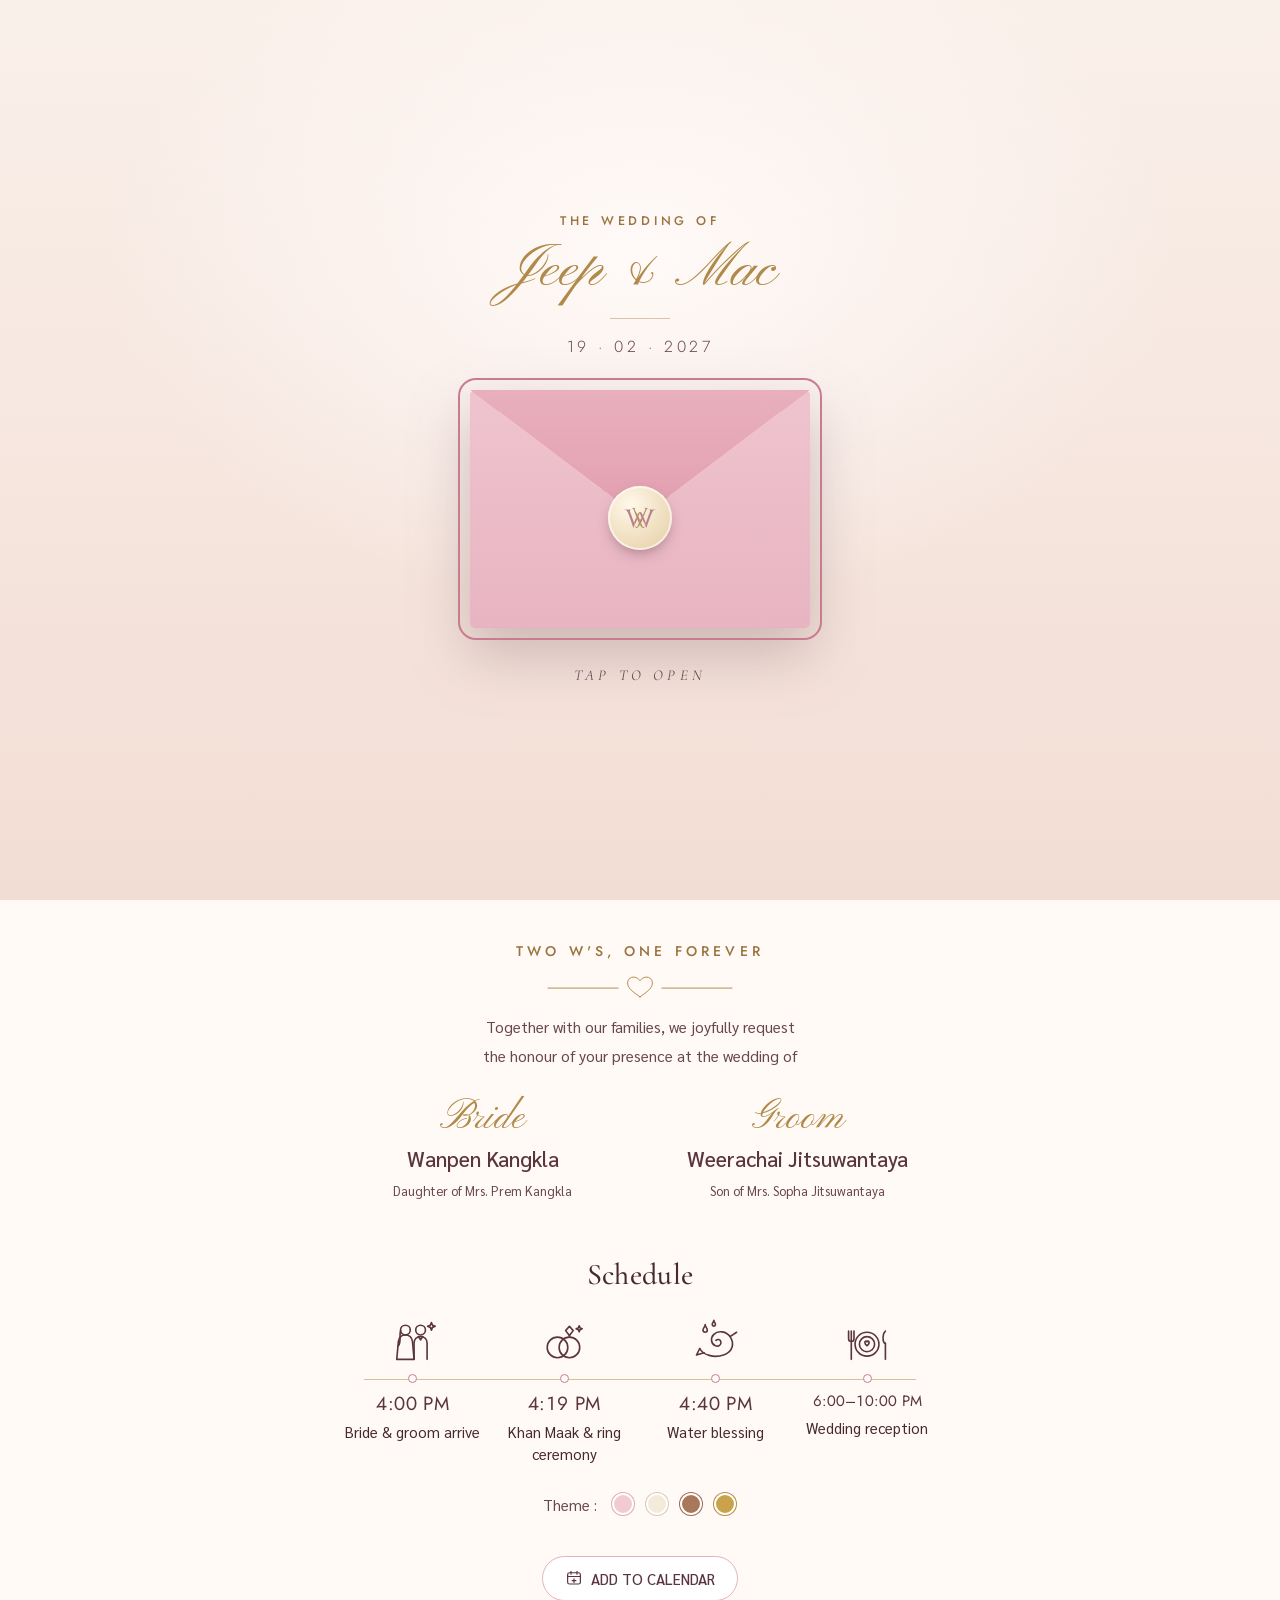
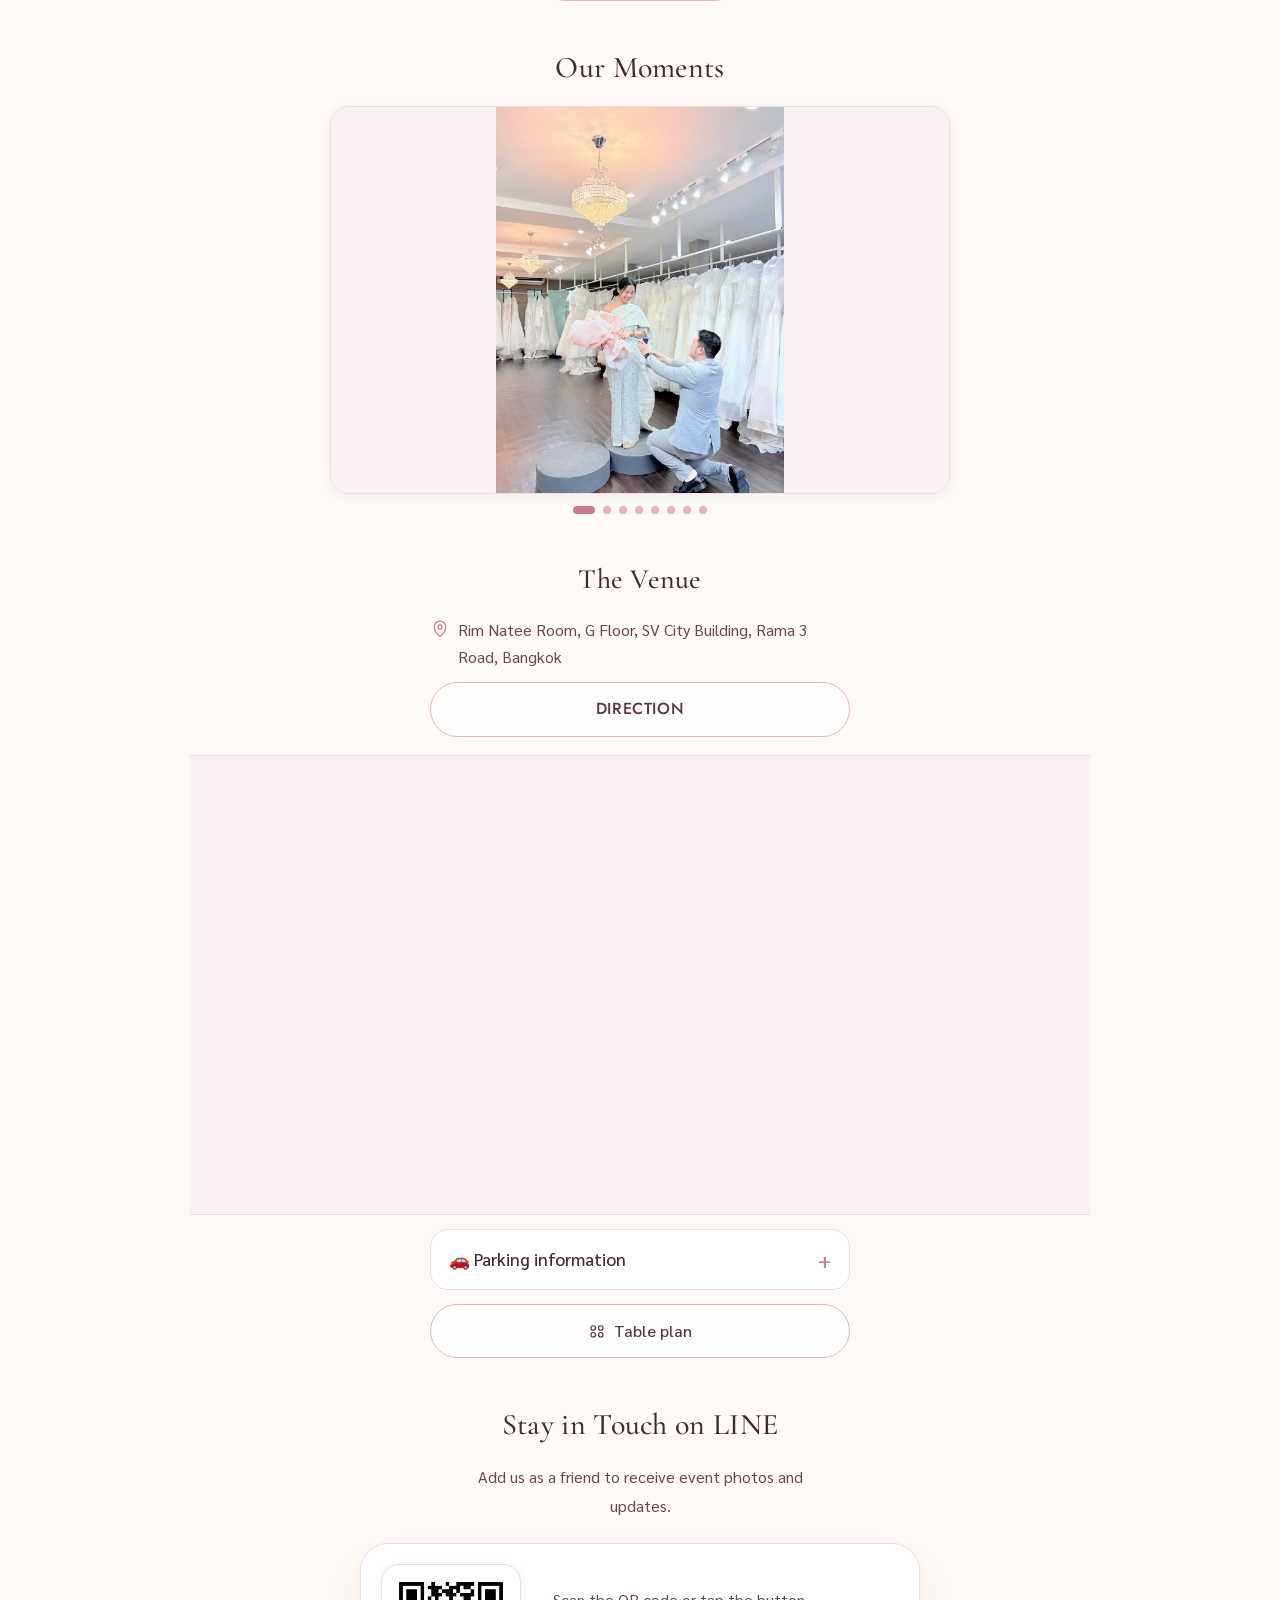
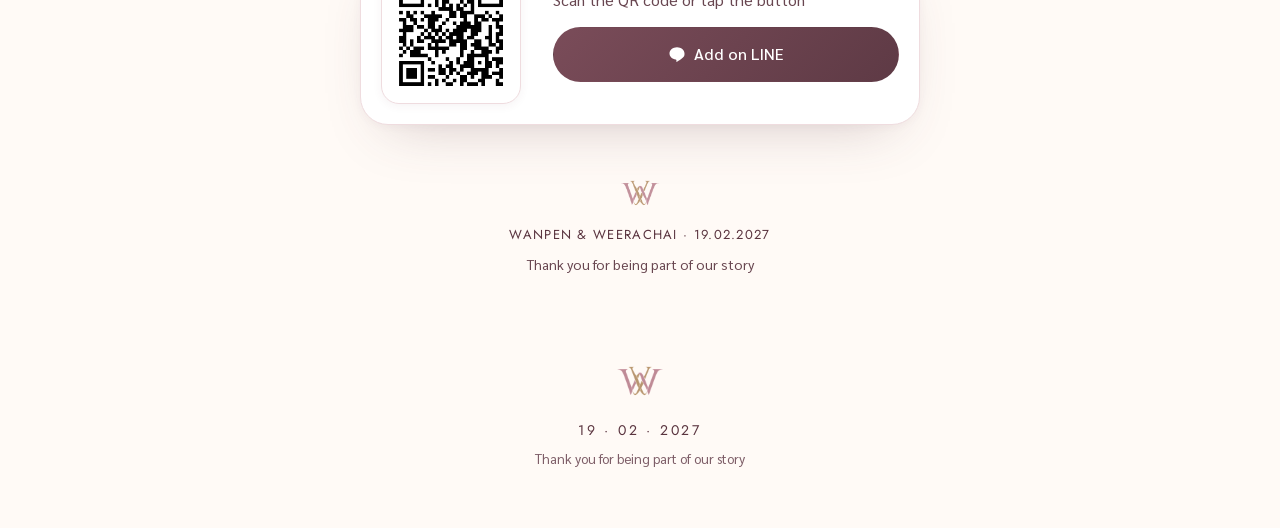
==== index.html @ cad02eac "add thank you block below LINE + fix spacing/overlap with RSVP" ====
<!doctype html>
<html lang="th">
<head>
<meta charset="utf-8">
<meta name="viewport" content="width=device-width, initial-scale=1, viewport-fit=cover">
<meta name="theme-color" content="#fbf3f1">
<title data-i18n="t_home">Jeep & Mac · งานแต่งงาน 19.02.2027</title>
<meta name="description" content="ขอเชิญร่วมเป็นเกียรติในพิธีมงคลสมรส วันเพ็ญ & วีระชัย วันศุกร์ที่ 19 กุมภาพันธ์ 2570 ณ ริมธารา พระราม 3">
<link rel="stylesheet" href="style.css">
<link rel="stylesheet" href="extras.css?v=20261007n">
</head>
<body class="home">

<!-- ===== HERO ===== -->
<header class="hero">
<div class="hero-frame" aria-hidden="true"></div>
<div class="hero-inner">
<img class="hero-mono" src="ww-monogram.png" alt="WW monogram" width="96" height="96">
<p class="kicker-en">The Wedding of</p>
<h1 class="hero-names">
<span>Wanpen</span>
<span class="amp">&amp;</span>
<span>Weerachai</span>
</h1>
<p class="hero-th" data-i18n="hero_nick">จิ๊บ &amp; แม็ค</p>
<div class="hero-date">
<span data-i18n="hero_day">ศุกร์</span>
<b>19 · 02 · 2027</b>
<span data-i18n="hero_time">16:00 น.</span>
</div>
<p class="hero-venue" data-i18n="hero_venue">ริมธารา Rimtara พระราม 3</p>

<div class="countdown" id="countdown" aria-label="นับถอยหลังสู่วันงาน">
<div><b id="cdD">--</b><span data-i18n="cd_d">วัน</span></div>
<div><b id="cdH">--</b><span data-i18n="cd_h">ชั่วโมง</span></div>
<div><b id="cdM">--</b><span data-i18n="cd_m">นาที</span></div>
<div><b id="cdS">--</b><span data-i18n="cd_s">วินาที</span></div>
</div>

<a class="btn btn-primary hero-cta" href="rsvp.html" data-i18n="nav_rsvp">ตอบรับคำเชิญ</a>
</div>
<a class="scroll-cue" href="#invite" aria-label="เลื่อนลงดูรายละเอียด">
<svg viewBox="0 0 24 24" width="22" height="22" aria-hidden="true"><path d="M6 9l6 6 6-6" fill="none" stroke="currentColor" stroke-width="1.6" stroke-linecap="round" stroke-linejoin="round"/></svg>
</a>
</header>

<main class="page">

<!-- ===== INVITATION ===== -->
<section class="section invite reveal" id="invite">
<p class="kicker-en">Two W's, One Forever</p>
<p class="invite-lead" data-i18n="invite_lead">สอง W หนึ่งรักตลอดไป</p>
<div class="ornament" aria-hidden="true"><span></span></div>
<p class="invite-text" data-i18n-html="invite_text">มีความยินดีเรียนเชิญท่านร่วมเป็นเกียรติ<br>ในพิธีมงคลสมรสและงานเลี้ยงฉลอง ระหว่าง</p>

<div class="couple">
<div class="person">
<p class="person-role" data-i18n="bride_role">เจ้าสาว</p>
<p class="person-name" data-i18n="bride_name">วันเพ็ญ เก่งกล้า</p>
<p class="person-nick" data-i18n="bride_nick">(จิ๊บ)</p>
<p class="person-parent" data-i18n="bride_parent">บุตรีของ คุณเปรม เก่งกล้า</p>
</div>
<div class="couple-amp" aria-hidden="true">&amp;</div>
<div class="person">
<p class="person-role" data-i18n="groom_role">เจ้าบ่าว</p>
<p class="person-name" data-i18n="groom_name">วีระชัย จิตสุวรรณทยา</p>
<p class="person-nick" data-i18n="groom_nick">(แม็ค)</p>
<p class="person-parent" data-i18n="groom_parent">บุตรของ คุณโสภา จิตสุวรรณทยา</p>
</div>
</div>
<h1 id="coupleTitle" class="visually-hidden">Jeep &amp; Mac</h1>
</section>

<!-- ===== TIMELINE ===== -->
<section class="section reveal">
<div class="section-head">
<p class="kicker-en">Schedule</p>
<h2 data-i18n="sched_h">กำหนดการ</h2>
</div>
<div class="timeline" id="schedule"></div>
</section>

<!-- ===== DRESS CODE ===== -->
<section class="section reveal">
<div class="section-head">
<p class="kicker-en">Dress Code</p>
<h2 data-i18n="dress_h">โทนสีการแต่งกาย</h2>
</div>
<div class="swatches">
<figure><span style="--sw:#f3c9d3"></span><figcaption data-i18n="c_pink">ชมพูอ่อน</figcaption></figure>
<figure><span style="--sw:#f3ead9"></span><figcaption data-i18n="c_cream">ครีม</figcaption></figure>
<figure><span style="--sw:#a9785a"></span><figcaption data-i18n="c_brown">น้ำตาล</figcaption></figure>
<figure><span style="--sw:#c9a24a"></span><figcaption data-i18n="c_gold">ทอง</figcaption></figure>
</div>
<p class="note" data-i18n="dress_note">ขอความกรุณาร่วมแต่งกายในโทนสีข้างต้น เพื่อให้ภาพความทรงจำของวันนี้งดงามไปด้วยกัน</p>
</section>

<!-- ===== GALLERY ===== -->
<section class="section gallery-block reveal" id="gallery">
<div class="section-head">
<p class="kicker-en">Shared Memories</p>
<h2 data-i18n="gallery_h">แบ่งปันความทรงจำ</h2>
</div>
<p class="muted gallery-desc" data-i18n="gallery_desc">ร่วมเก็บภาพความประทับใจในวันของเราไว้ด้วยกัน</p>
<div class="cta-row">
<a class="btn btn-primary" id="galleryUploadBtn" href="#" target="_blank" rel="noopener noreferrer">
<svg viewBox="0 0 24 24" width="18" height="18" aria-hidden="true"><path d="M12 5v14M5 12h14" fill="none" stroke="currentColor" stroke-width="1.8" stroke-linecap="round"/></svg>
<span data-i18n="gallery_upload_btn">เพิ่มรูปของคุณ</span>
</a>
<a class="btn btn-ghost" id="galleryViewBtn" href="#" target="_blank" rel="noopener noreferrer">
<svg viewBox="0 0 24 24" width="18" height="18" aria-hidden="true"><rect x="3.5" y="4.5" width="17" height="15" rx="2" fill="none" stroke="currentColor" stroke-width="1.6"/><circle cx="9" cy="10" r="1.6" fill="currentColor" stroke="none"/><path d="m5.5 17 4.5-5 3.5 3.5 2-2 3 3.5" fill="none" stroke="currentColor" stroke-width="1.6" stroke-linejoin="round"/></svg>
<span data-i18n="gallery_view_btn">ชมภาพจากทุกคน</span>
</a>
</div>
<p class="note gallery-note" data-i18n="gallery_note">การเพิ่มรูปต้องลงชื่อเข้าใช้บัญชี Google แต่ผู้ที่มีลิงก์สามารถเปิดชมอัลบั้มได้</p>
</section>

<!-- ===== LINE ===== -->
<section class="section line-block reveal" id="lineAdd">
<div class="section-head">
<p class="kicker-en">Stay in Touch</p>
<h2 data-i18n="line_h">ติดตามข่าวสารทาง LINE</h2>
</div>
<p class="muted line-desc" data-i18n="line_desc">แอดเป็นเพื่อนไว้ เพื่อรับรูปภาพและข่าวสารจากงานของเรา</p>
<div class="line-card">
<img class="line-qr" src="line-qr.png" alt="LINE QR code" width="180" height="180" loading="lazy">
<div class="line-side">
<p class="line-or" id="lineScanText">สแกน QR code หรือกดปุ่ม</p>
<a class="btn btn-primary" id="lineAddBtn" href="https://line.me/R/ti/p/@162ikqzs" target="_blank" rel="noopener noreferrer">
<svg viewBox="0 0 24 24" width="18" height="18" aria-hidden="true"><path d="M12 3C6.5 3 2 6.7 2 11.2c0 4 3.5 7.4 8.3 8.1.3.1.8.3.9.6.1.3.1.7 0 1l-.1.9c-.1.3-.2 1.1.9.6 1.2-.5 6.3-3.7 8.6-6.3C22.1 14.3 22 12.8 22 11.2 22 6.7 17.5 3 12 3z" fill="currentColor"/></svg>
<span data-i18n="line_add_btn">เพิ่มเพื่อน LINE</span>
</a>
</div>
</div>
</section>

<!-- ===== THANK YOU (below LINE) ===== -->
<section class="section thanks-block reveal">
<img class="thanks-logo" src="ww-monogram.png" alt="" width="56" height="56">
<p class="kicker-en">Wanpen &amp; Weerachai · 19.02.2027</p>
<p class="footer-th" data-i18n="footer">ขอบคุณที่มาร่วมเป็นส่วนหนึ่งของความทรงจำ</p>
</section>

<!-- ===== RSVP ===== -->
<section class="section rsvp-block reveal">
<div class="section-head">
<p class="kicker-en">RSVP</p>
<h2 data-i18n="rsvp_h">ตอบรับคำเชิญ</h2>
</div>
<div class="status">
<span class="pill" id="rsvpPill" data-i18n="checking">กำลังตรวจสอบ…</span>
<p class="status-msg" id="rsvpMsg"></p>
</div>
<div class="cta-row">
<a class="btn btn-primary" href="rsvp.html">
<svg viewBox="0 0 24 24" width="18" height="18" aria-hidden="true"><rect x="3" y="5.5" width="18" height="13" rx="2" fill="none" stroke="currentColor" stroke-width="1.6"/><path d="m3.5 7 8.5 6 8.5-6" fill="none" stroke="currentColor" stroke-width="1.6" stroke-linejoin="round"/></svg>
<span data-i18n="nav_rsvp">ตอบรับคำเชิญ</span>
</a>
<a class="btn btn-ghost" href="tables.html">
<svg viewBox="0 0 24 24" width="18" height="18" aria-hidden="true"><circle cx="7" cy="8" r="3" fill="none" stroke="currentColor" stroke-width="1.6"/><circle cx="17" cy="8" r="3" fill="none" stroke="currentColor" stroke-width="1.6"/><circle cx="7" cy="17" r="3" fill="none" stroke="currentColor" stroke-width="1.6"/><circle cx="17" cy="17" r="3" fill="none" stroke="currentColor" stroke-width="1.6"/></svg>
<span id="tablesBtnText">ดูผังโต๊ะ</span>
</a>
</div>
</section>

</main>

<footer class="site-footer">
<img src="ww-monogram.png" alt="" width="56" height="56">
<p class="kicker-en">Wanpen &amp; Weerachai · 19.02.2027</p>
<p class="footer-th" data-i18n="footer">ขอบคุณที่มาร่วมเป็นส่วนหนึ่งของความทรงจำ</p>
</footer>

<script src="config.js"></script>
<script src="i18n.js"></script>
<script src="shared.js"></script>
<script>
(function () {
var E = window.WED_CONFIG.EVENT;
document.getElementById('coupleTitle').textContent = E.coupleTitle;
var sch = document.getElementById('schedule');
E.schedule.forEach(function (s) {
var d = document.createElement('div');
d.className = 'row';
d.innerHTML = '<span class="muted">' + s.time + '</span><span>' + s.label + '</span>';
sch.appendChild(d);
});

WED.call('GET', 'config').then(function (r) {
var pill = document.getElementById('rsvpPill');
var msg = document.getElementById('rsvpMsg');
if (!r.ok) {
pill.textContent = t('st_err');
pill.classList.add('closed');
msg.textContent = t('st_err_msg');
} else if (r.data.rsvp_open) {
pill.textContent = t('st_open');
msg.textContent = t('st_open_msg');
} else {
pill.textContent = t('st_closed');
pill.classList.add('closed');
msg.textContent = t('st_closed_msg');
}

/* Gallery — same Google Photos album for viewing and adding photos;
hide the section entirely if no URL has been set in the Config sheet yet */
var gallerySection = document.getElementById('gallery');
var uploadUrl = r.ok && (r.data.gallery_upload_url || r.data.gallery_view_url);
var viewUrl = r.ok && (r.data.gallery_view_url || r.data.gallery_upload_url);
if (uploadUrl && viewUrl) {
document.getElementById('galleryUploadBtn').href = uploadUrl;
document.getElementById('galleryViewBtn').href = viewUrl;
} else {
gallerySection.style.display = 'none';
}
});
})();

/* Countdown to 19 Feb 2027 16:00 (Bangkok) */
(function () {
var target = new Date('2027-02-19T16:00:00+07:00').getTime();
var el = { d: document.getElementById('cdD'), h: document.getElementById('cdH'), m: document.getElementById('cdM'), s: document.getElementById('cdS') };
function pad(n) { return n < 10 ? '0' + n : '' + n; }
function tick() {
var diff = Math.max(0, target - Date.now());
var s = Math.floor(diff / 1000);
el.d.textContent = Math.floor(s / 86400);
el.h.textContent = pad(Math.floor(s % 86400 / 3600));
el.m.textContent = pad(Math.floor(s % 3600 / 60));
el.s.textContent = pad(s % 60);
if (diff === 0) { document.getElementById('countdown').classList.add('done'); return; }
setTimeout(tick, 1000);
}
tick();
})();

/* Reveal on scroll */
(function () {
var items = document.querySelectorAll('.reveal');
if (!('IntersectionObserver' in window)) { items.forEach(function (i) { i.classList.add('in'); }); return; }
var io = new IntersectionObserver(function (entries) {
entries.forEach(function (e) { if (e.isIntersecting) { e.target.classList.add('in'); io.unobserve(e.target); } });
}, { threshold: 0.12 });
items.forEach(function (i) { io.observe(i); });
})();
</script>
<script src="extras.js?v=20261007n"></script>
</body>
</html>
---- style.css ----
@import url('https://fonts.googleapis.com/css2?family=Cormorant+Garamond:ital,wght@0,400;0,500;0,600;1,400;1,500&family=Instrument+Serif:ital@0;1&family=Noto+Serif+Thai:wght@400;500;600&family=Sarabun:wght@300;400;500;600&family=Noto+Sans+JP:wght@400;500&family=Noto+Serif+JP:wght@400;500;600&display=swap');

/* =========================================================
   Jeep & Mac · Romantic Botanical — Editorial
   ========================================================= */
:root {
  color-scheme: light;
  /* palette (from invitation card) */
  --ink: #5e3a45;
  --ink-2: #704652;
  --soft: #8e6873;
  --mute: #a88c94;
  --rose: #c77d8f;
  --rose-2: #e5b3bf;
  --blush: #f7e4e8;
  --blush-2: #fbf1f2;
  --cream: #fffaf6;
  --paper: #ffffff;
  --gold: #b8915e;
  --gold-2: #d9bf98;
  --line: #efdcdf;
  --ok: #2e704f;
  --ok-bg: #eef6f0;
  --bad: #a33c3a;
  --bad-bg: #fbeeed;

  --serif-en: 'Cormorant Garamond', 'Instrument Serif', Georgia, serif;
  --serif-th: 'Noto Serif Thai', 'Sarabun', serif;
  --sans: 'Sarabun', 'Noto Sans Thai', Tahoma, sans-serif;

  --r-sm: 12px;
  --r-md: 18px;
  --r-lg: 28px;
  --shadow-sm: 0 2px 10px rgba(94, 58, 69, .06);
  --shadow: 0 24px 60px -28px rgba(94, 58, 69, .28), 0 2px 8px rgba(94, 58, 69, .04);
  --ease: cubic-bezier(.2, .7, .2, 1);
}

*, *::before, *::after { box-sizing: border-box; }
html { min-width: 320px; overflow-x: hidden; background: var(--cream); scroll-behavior: smooth; }
body {
  margin: 0;
  min-height: 100vh;
  color: var(--ink);
  background:
    radial-gradient(60rem 40rem at 110% -10%, rgba(229, 179, 191, .28), transparent 60%),
    radial-gradient(50rem 40rem at -20% 110%, rgba(217, 191, 152, .18), transparent 60%),
    var(--cream);
  font: 400 16px/1.75 var(--sans);
  -webkit-font-smoothing: antialiased;
  text-rendering: optimizeLegibility;
}
img { max-width: 100%; display: block; }
a { color: inherit; }
button, input, select { font: inherit; color: inherit; }
:focus-visible { outline: 2px solid var(--rose); outline-offset: 3px; border-radius: 6px; }
p, h1, h2, h3 { margin: 0; overflow-wrap: anywhere; }
.visually-hidden { position: absolute !important; width: 1px; height: 1px; overflow: hidden; clip: rect(0 0 0 0); white-space: nowrap; }

/* ---------- type helpers ---------- */
.kicker-en {
  font-family: var(--serif-en);
  font-style: italic;
  font-size: 17px;
  letter-spacing: .06em;
  color: var(--gold);
}
h2 {
  font-family: var(--serif-th);
  font-weight: 500;
  font-size: clamp(24px, 6vw, 30px);
  line-height: 1.5;
  color: var(--ink);
}
.muted { color: var(--soft); font-size: 14.5px; }

/* ---------- buttons ---------- */
.btn, button {
  display: inline-flex; align-items: center; justify-content: center; gap: 8px;
  min-height: 52px; padding: 12px 26px;
  border: 1px solid var(--ink-2); border-radius: 999px;
  background: var(--ink-2); color: #fff;
  font-size: 16px; font-weight: 500; text-decoration: none;
  cursor: pointer;
  transition: transform .25s var(--ease), box-shadow .25s var(--ease), background .25s, color .25s, border-color .25s;
}
.btn:hover, button:hover:not(:disabled) { transform: translateY(-2px); box-shadow: 0 12px 26px -12px rgba(94, 58, 69, .55); }
.btn-primary { background: linear-gradient(135deg, #7a4c59, #5e3a45); border-color: transparent; }
.btn-ghost { background: rgba(255, 255, 255, .7); color: var(--ink-2); border-color: var(--rose-2); backdrop-filter: blur(6px); }
.btn-ghost:hover { background: #fff; border-color: var(--rose); }
.btn-sm { min-height: 42px; padding: 8px 18px; font-size: 14.5px; }
button { width: 100%; margin-top: 18px; border-radius: var(--r-sm); }
button:disabled { opacity: .55; cursor: wait; }
button.secondary { background: #fff; color: var(--ink-2); border-color: var(--line); }
button.secondary:hover:not(:disabled) { border-color: var(--rose-2); background: var(--blush-2); }
button.small { width: auto; min-height: 44px; margin-top: 0; padding: 8px 16px; font-size: 14.5px; border-radius: 999px; }

/* =========================================================
   HERO
   ========================================================= */
.hero {
  position: relative;
  display: grid; place-items: center;
  min-height: 100svh;
  padding: 72px 20px 88px;
  text-align: center;
  overflow: hidden;
  isolation: isolate;
}
.hero::before {           /* soft blush wash */
  content: ""; position: absolute; inset: 0; z-index: -2;
  background:
    radial-gradient(closest-side at 50% 45%, rgba(255, 255, 255, .95), rgba(255, 250, 246, 0)),
    linear-gradient(180deg, #fbeef0 0%, var(--cream) 70%);
}
.hero-frame {
  position: absolute; z-index: -1;
  inset: 0; margin: 0 auto;
  width: min(100%, 640px);
  background:
    url('frame-top.png') top center / 100% auto no-repeat,
    url('frame-bottom.png') bottom center / 100% auto no-repeat;
  opacity: 0;
  animation: fade 1.6s .1s var(--ease) forwards;
}
.hero-inner { max-width: 460px; opacity: 0; animation: rise 1.2s .35s var(--ease) forwards; }
.hero-mono { width: 96px; height: 96px; margin: 0 auto 14px; }
.hero-names {
  margin: 6px 0 4px;
  font-family: var(--serif-en);
  font-weight: 400;
  font-size: clamp(46px, 13vw, 76px);
  line-height: .98;
  color: var(--ink);
  letter-spacing: -.01em;
}
.hero-names span { display: block; }
.hero-names .amp { font-style: italic; font-size: .6em; color: var(--rose); margin: 4px 0; }
.hero-th { font-family: var(--serif-th); font-size: 17px; color: var(--soft); }
.hero-date {
  display: flex; align-items: center; justify-content: center; gap: 14px;
  margin: 22px auto 4px; padding: 10px 0;
  border-top: 1px solid var(--gold-2); border-bottom: 1px solid var(--gold-2);
  width: fit-content;
  color: var(--soft); font-size: 14px;
}
.hero-date b { font-family: var(--serif-en); font-weight: 500; font-size: 24px; color: var(--ink); letter-spacing: .06em; }
.hero-venue { margin-top: 8px; color: var(--soft); font-size: 14.5px; }

.countdown { display: grid; grid-template-columns: repeat(4, 1fr); gap: 8px; max-width: 340px; margin: 26px auto 0; }
.countdown div {
  padding: 10px 4px 8px;
  border: 1px solid rgba(229, 179, 191, .65);
  border-radius: 14px;
  background: rgba(255, 255, 255, .72);
  backdrop-filter: blur(6px);
}
.countdown b { display: block; font-family: var(--serif-en); font-weight: 500; font-size: 28px; line-height: 1.1; color: var(--ink); font-variant-numeric: tabular-nums; }
.countdown span { font-size: 12px; color: var(--mute); }
.countdown.done { display: none; }
.hero-cta { margin-top: 26px; min-width: 220px; }

.scroll-cue {
  position: absolute; left: 50%; bottom: 22px; transform: translateX(-50%);
  display: grid; place-items: center; width: 44px; height: 44px;
  color: var(--soft); border-radius: 50%;
  animation: bob 2.4s ease-in-out infinite;
}

/* =========================================================
   HOME SECTIONS
   ========================================================= */
.page { width: min(100% - 32px, 620px); margin: 0 auto; padding-bottom: 24px; }
.section { padding: 56px 0 8px; text-align: center; }
.section-head { margin-bottom: 22px; }

.invite { padding-top: 40px; }
.invite-lead { margin-top: 4px; font-family: var(--serif-th); font-size: 20px; color: var(--ink-2); }
.ornament { display: flex; align-items: center; gap: 12px; width: 150px; margin: 22px auto; }
.ornament::before, .ornament::after { content: ""; flex: 1; height: 1px; background: var(--gold-2); }
.ornament span { width: 7px; height: 7px; border: 1px solid var(--gold); transform: rotate(45deg); }
.invite-text { color: var(--soft); font-size: 15.5px; line-height: 1.9; }

.couple { display: grid; grid-template-columns: 1fr auto 1fr; align-items: center; gap: 12px; margin-top: 30px; }
.person { padding: 22px 10px; border-radius: var(--r-md); background: rgba(255, 255, 255, .75); border: 1px solid var(--line); box-shadow: var(--shadow-sm); }
.person-role { font-size: 13px; color: var(--rose); }
.person-name { margin-top: 4px; font-family: var(--serif-th); font-size: 18px; font-weight: 500; line-height: 1.55; color: var(--ink); }
.person-nick { font-size: 14px; color: var(--soft); }
.person-parent { margin-top: 10px; padding-top: 10px; border-top: 1px dashed var(--line); font-size: 12.5px; color: var(--mute); }
.couple-amp { font-family: var(--serif-en); font-style: italic; font-size: 40px; color: var(--gold); }

.info-grid { display: grid; gap: 14px; }
.info-card {
  position: relative;
  padding: 26px 22px;
  border: 1px solid var(--line); border-radius: var(--r-lg);
  background: var(--paper);
  box-shadow: var(--shadow);
}
.info-icon { width: 30px; height: 30px; margin: 0 auto 8px; fill: none; stroke: var(--rose); stroke-width: 1.4; stroke-linecap: round; stroke-linejoin: round; }
.info-label { font-size: 13px; color: var(--mute); }
.info-value { margin-top: 2px; font-family: var(--serif-th); font-size: 20px; font-weight: 500; color: var(--ink); line-height: 1.6; }
.info-sub { margin-top: 4px; color: var(--soft); font-size: 14px; }
.info-card .btn { margin-top: 16px; }

/* timeline — rows are generated by JS: .row > span.muted(time) + span(label) */
.timeline { position: relative; max-width: 460px; margin: 0 auto; text-align: left; }
.timeline::before { content: ""; position: absolute; top: 14px; bottom: 14px; left: 94px; width: 1px; background: linear-gradient(var(--gold-2), var(--rose-2)); }
.timeline .row { position: relative; display: grid; grid-template-columns: 80px 1fr; align-items: start; gap: 30px; padding: 14px 0; }
.timeline .row::before { content: ""; position: absolute; left: 89px; top: 22px; width: 11px; height: 11px; border-radius: 50%; background: var(--cream); border: 2px solid var(--rose); }
.timeline .row .muted { white-space: nowrap; font-family: var(--serif-en); font-size: 22px; font-weight: 500; color: var(--gold); text-align: right; line-height: 1.4; padding-top: 6px; }
.timeline .row span:last-child { padding: 10px 16px; border-radius: 14px; background: #fff; border: 1px solid var(--line); box-shadow: var(--shadow-sm); font-size: 15px; line-height: 1.7; }

.swatches { display: flex; justify-content: center; gap: 18px; flex-wrap: wrap; }
.swatches figure { margin: 0; }
.swatches span { display: block; width: 58px; height: 58px; border-radius: 50%; background: var(--sw); box-shadow: 0 10px 22px -12px rgba(94, 58, 69, .5), inset 0 0 0 4px rgba(255, 255, 255, .55); }
.swatches figcaption { margin-top: 8px; font-size: 13.5px; color: var(--soft); }
.note { max-width: 420px; margin: 20px auto 0; font-size: 14.5px; color: var(--soft); }

.line-block { padding-bottom: 8px; }
.line-desc { max-width: 380px; margin: 0 auto; }
.line-block .cta-row { max-width: 300px; }
.line-qr { width: 140px; height: 140px; margin: 22px auto 0; border-radius: var(--r-sm); border: 1px solid var(--line); box-shadow: var(--shadow-sm); background: #fff; padding: 8px; }

.rsvp-block { padding-bottom: 20px; }
.status { display: flex; flex-direction: column; align-items: center; gap: 10px; }
.status-msg { color: var(--soft); font-size: 14.5px; }
.cta-row { display: grid; gap: 10px; max-width: 380px; margin: 22px auto 0; }

.pill {
  display: inline-flex; align-items: center; gap: 6px; min-height: 32px;
  padding: 4px 14px; border-radius: 999px;
  background: var(--ok-bg); color: var(--ok); font-size: 13px; font-weight: 500;
}
.pill::before { content: ""; width: 7px; height: 7px; border-radius: 50%; background: currentColor; }
.pill.closed { background: var(--bad-bg); color: var(--bad); }

.site-footer { padding: 48px 20px 56px; text-align: center; }
.site-footer img { width: 56px; height: 56px; margin: 0 auto 10px; opacity: .9; }
.footer-th { margin-top: 4px; font-size: 13.5px; color: var(--mute); }

/* reveal */
.reveal { opacity: 0; transform: translateY(18px); transition: opacity .9s var(--ease), transform .9s var(--ease); }
.reveal.in { opacity: 1; transform: none; }

@keyframes rise { from { opacity: 0; transform: translateY(16px); } to { opacity: 1; transform: none; } }
@keyframes fade { to { opacity: 1; } }
@keyframes bob { 0%, 100% { transform: translate(-50%, 0); } 50% { transform: translate(-50%, 6px); } }

/* =========================================================
   INNER PAGES (rsvp / seat / staff)
   ========================================================= */
.site-shell { width: min(100% - 32px, 560px); margin: 0 auto; padding: 0 0 56px; }
.page-heading {
  position: relative; isolation: isolate;
  margin: 0 -16px 8px; padding: 26px 16px 30px;
  text-align: center;
  background: url('frame-top.png') top center / 100% auto no-repeat;
}
@media (min-width: 600px) { .page-heading { margin: 0 -60px 8px; padding: 40px 60px 30px; } }
.floral-deco { display: none; }
.back-link {
  display: inline-flex; align-items: center; gap: 6px; min-height: 44px;
  padding: 0 14px; margin-bottom: 12px;
  border-radius: 999px; background: rgba(255, 255, 255, .8); border: 1px solid var(--line);
  color: var(--soft); font-size: 14px; text-decoration: none;
}
.back-link:hover { color: var(--ink); border-color: var(--rose-2); }
.monogram { display: flex; justify-content: center; margin-bottom: 6px; }
.monogram img { width: 64px; height: 64px; }
.eyebrow { font-size: 14px; color: var(--rose); }
.page-heading h1 { margin: 2px 0 8px; font-family: var(--serif-th); font-weight: 500; font-size: clamp(26px, 7vw, 32px); line-height: 1.45; color: var(--ink); }
.page-heading > .muted { max-width: 420px; margin: 0 auto; }

.card {
  position: relative;
  margin-top: 16px; padding: 24px 22px;
  border: 1px solid var(--line); border-radius: var(--r-lg);
  background: var(--paper);
  box-shadow: var(--shadow);
}
.card-topline { display: flex; align-items: center; gap: 12px; margin-bottom: 4px; color: var(--ink-2); font-size: 15px; font-weight: 500; }
.step-number {
  display: inline-grid; place-items: center; width: 34px; height: 34px; flex: none;
  border-radius: 50%; background: var(--blush); color: var(--rose);
  font-family: var(--serif-en); font-size: 17px; font-weight: 600;
}
label { display: block; margin: 16px 0 7px; color: var(--ink-2); font-size: 15px; font-weight: 500; }
input, select {
  width: 100%; min-height: 52px; padding: 12px 16px;
  border: 1px solid #e6d3d7; border-radius: var(--r-sm);
  background: var(--blush-2); color: var(--ink); font-size: 16px;
  transition: border-color .2s, background .2s, box-shadow .2s;
}
input::placeholder { color: #b9a2a9; }
input:focus, select:focus { outline: none; border-color: var(--rose); background: #fff; box-shadow: 0 0 0 4px rgba(199, 125, 143, .14); }
select { appearance: none; background-image: url("data:image/svg+xml,%3Csvg xmlns='http://www.w3.org/2000/svg' width='14' height='14' viewBox='0 0 24 24'%3E%3Cpath d='M6 9l6 6 6-6' fill='none' stroke='%238e6873' stroke-width='2' stroke-linecap='round'/%3E%3C/svg%3E"); background-repeat: no-repeat; background-position: right 16px center; padding-right: 40px; }

.msg { margin-top: 14px; padding: 12px 16px; border-radius: var(--r-sm); font-size: 14.5px; }
.msg.ok { background: var(--ok-bg); color: var(--ok); }
.msg.err { background: var(--bad-bg); color: var(--bad); }

.rsvp-form-section { margin-top: 28px; }
.rsvp-form-section > h2 { font-size: 22px; text-align: center; }
.seat-limit-card { display: flex; align-items: center; justify-content: space-between; padding: 16px 22px; }
.seat-limit-card b { font-family: var(--serif-th); font-size: 20px; font-weight: 500; color: var(--rose); }
.people-label { margin-top: 22px; }
.people-item { margin-top: 12px; padding: 16px; border: 1px solid var(--line); border-radius: var(--r-md); background: var(--blush-2); }
.people-item label:first-child { margin-top: 0; }
.people-item input { background: #fff; }
.people-item .remove { width: auto; min-height: 40px; margin: 8px 0 0; padding: 4px 0; border: 0; background: none; color: var(--bad); font-size: 14px; }
.people-item .remove:hover:not(:disabled) { transform: none; box-shadow: none; text-decoration: underline; }
.add-person-button { margin-top: 12px !important; border-style: dashed !important; }

.search-results { margin-top: 12px; }
.search-results:empty { display: none; }
.search-results .card { margin-top: 10px; padding: 16px 20px; border-radius: var(--r-md); }
.row { display: flex; justify-content: space-between; align-items: center; gap: 14px; }
.search-results .row b { font-weight: 500; font-size: 16px; }
.search-results .pill { background: var(--blush); color: var(--ink-2); font-size: 15px; }
.search-results .pill::before { display: none; }

.staff-area { margin-top: 8px; }
#syncBar { position: sticky; top: 8px; z-index: 2; margin: 0 0 12px; padding: 10px 14px; border-radius: var(--r-sm); background: #fbf2e4; color: #7d5b2c; font-size: 13.5px; }
.guest-list .list-item { min-height: 72px; margin-top: 10px; padding: 12px 14px; border: 1px solid var(--line); border-radius: var(--r-md); background: #fff; box-shadow: var(--shadow-sm); }
.guest-list .list-item.done { background: var(--ok-bg); border-color: #d2e6d8; }
.guest-list .list-item .name { font-weight: 500; }
.refresh-button { margin-top: 18px; }

.nav { display: grid; grid-template-columns: 1fr 1fr; gap: 10px; margin-top: 28px; }
.nav a {
  display: flex; align-items: center; justify-content: center; min-height: 50px; padding: 10px 14px;
  border: 1px solid var(--line); border-radius: 999px; background: rgba(255, 255, 255, .8);
  color: var(--ink-2); font-size: 14.5px; text-decoration: none; text-align: center;
  transition: border-color .2s, background .2s;
}
.nav a:hover { border-color: var(--rose-2); background: #fff; }
.nav a:only-child { grid-column: 1 / -1; }

/* ---------- responsive ---------- */
@media (min-width: 640px) {
  .info-grid { grid-template-columns: 1fr 1fr; }
  .cta-row { grid-template-columns: 1fr 1fr; max-width: 460px; }
  .section { padding-top: 72px; }
}
@media (max-width: 420px) {
  .couple { grid-template-columns: 1fr; gap: 6px; }
  .couple-amp { font-size: 34px; line-height: 1; }
  .person-name { font-size: 19px; }
  .timeline::before { left: 86px; }
  .timeline .row { grid-template-columns: 72px 1fr; gap: 28px; }
  .timeline .row::before { left: 81px; }
  .timeline .row .muted { font-size: 18px; }
  .countdown b { font-size: 24px; }
  .card { padding: 20px 18px; border-radius: 22px; }
}
@media (prefers-reduced-motion: reduce) {
  *, *::before, *::after { animation: none !important; transition: none !important; }
  .hero-frame, .hero-inner, .reveal { opacity: 1 !important; transform: none !important; }
}

/* desktop: hero sits like a printed invitation card on the table */
@media (min-width: 700px) {
  .hero { padding: 80px 20px 100px; }
  .hero-frame {
    inset: 36px 0;
    width: 600px;
    border-radius: 6px;
    background-color: #fffdfb;
    box-shadow: 0 40px 80px -40px rgba(94, 58, 69, .35), 0 0 0 1px rgba(217, 191, 152, .35);
  }
  .hero-frame::after { content: ""; position: absolute; inset: 14px; border: 1px solid rgba(217, 191, 152, .55); border-radius: 3px; }
  .scroll-cue { display: none; }
}

/* ---------- language ---------- */
html[lang="ja"] {
  --sans: 'Noto Sans JP', 'Sarabun', sans-serif;
  --serif-th: 'Noto Serif JP', 'Noto Serif Thai', serif;
}
html[lang="en"] { --serif-th: 'Cormorant Garamond', 'Instrument Serif', Georgia, serif; }
html[lang="en"] h2, html[lang="en"] .page-heading h1 { font-weight: 500; letter-spacing: .01em; }
html[lang="en"] .person-name, html[lang="en"] .info-value { font-size: 21px; }
html[lang="ja"] .person-name { font-size: 16.5px; }
html[lang="ja"] .invite-lead { font-size: 18px; }

.lang-switch {
  position: fixed; top: max(12px, env(safe-area-inset-top)); right: 12px; z-index: 50;
  display: flex; gap: 2px; padding: 3px;
  border: 1px solid var(--line); border-radius: 999px;
  background: rgba(255, 255, 255, .85); backdrop-filter: blur(8px);
  box-shadow: var(--shadow-sm);
}
.lang-switch button {
  width: auto; min-width: 40px; min-height: 34px; margin: 0; padding: 4px 10px;
  border: 0; border-radius: 999px; background: transparent; color: var(--soft);
  font: 500 13px/1 var(--sans); letter-spacing: .04em;
}
.lang-switch button:hover:not(:disabled) { transform: none; box-shadow: none; color: var(--ink); }
.lang-switch button.on { background: var(--ink-2); color: #fff; }
.page-heading .back-link { display: flex; width: fit-content; margin: 0 auto 14px 0; }
---- extras.css ----
/* =========================================================
   extras.css — หน้าเปิดซอง · ปุ่ม RSVP ลอย · RSVP popup · แกลเลอรี
   ใช้ตัวแปรสีจาก style.css (โหลดหลัง style.css)
   ========================================================= */

html.lock, html.lock body { overflow: hidden; }

/* ---------- 1) หน้าเปิดซอง ---------- */
.cover {
  position: fixed; inset: 0; z-index: 100;
  display: flex; flex-direction: column; align-items: center; justify-content: center;
  padding: 24px;
  background:
    radial-gradient(48rem 32rem at 50% 28%, #fffaf8, transparent 70%),
    linear-gradient(180deg, #faf0ea, #f2ddd4);
  text-align: center;
  transition: opacity .6s var(--ease), transform .6s var(--ease);
}
.cover.gone { opacity: 0; transform: translateY(-3%); pointer-events: none; }
.cv-top { margin: 0; font-family: var(--serif-en); font-weight: 400; font-style: italic; font-size: 20px; letter-spacing: .08em; color: var(--soft); }
.cv-names {
  margin: 8px 0 14px;
  font-family: var(--script); font-weight: 400;
  font-size: clamp(48px, 14vw, 60px); line-height: 1.08; color: var(--gold-s);
}
.cv-line { width: 60px; height: 1px; background: var(--gold-s); margin: 0 auto 14px; opacity: .45; }
.cv-date { margin: 0 0 28px; font-family: 'Jost', var(--sans); font-weight: 300; font-size: 16px; letter-spacing: .22em; color: var(--soft); }

.cv-env {
  position: relative;
  width: min(78vw, 340px); aspect-ratio: 10 / 7;
  cursor: pointer; perspective: 900px;
  filter: drop-shadow(0 24px 28px rgba(94, 58, 69, .26));
  -webkit-tap-highlight-color: transparent;
}
.cv-env:focus-visible { outline-offset: 10px; }
.cv-env > * { position: absolute; display: block; }
.cv-back  { inset: 0; z-index: 0; background: #e3a9b8; border-radius: 6px; }
.cv-card  {
  left: 7%; right: 7%; top: 9%; bottom: 7%; z-index: 1;
  display: grid; place-items: center; align-content: center; gap: 2px;
  background: #fffdfb; border-radius: 4px;
  box-shadow: inset 0 0 0 1px rgba(217, 191, 152, .55);
  font-family: var(--script); color: var(--gold-s);
  transition: transform .9s .35s var(--ease);
}
.cv-card b { font-weight: 400; font-size: 22px; letter-spacing: .02em; }
.cv-card i { font-size: 11px; letter-spacing: .18em; color: var(--gold); font-style: normal; font-family: 'Jost', var(--sans); }
.cv-front {
  inset: 0; z-index: 2; border-radius: 6px;
  background: linear-gradient(180deg, #efc4cf, #e8b4c1);
  clip-path: polygon(0 0, 50% 54%, 100% 0, 100% 100%, 0 100%);
}
.cv-flap {
  left: 0; top: 0; width: 100%; height: 54%; z-index: 3;
  background: linear-gradient(180deg, #e9afbd, #e29fb0);
  clip-path: polygon(0 0, 100% 0, 50% 100%);
  transform-origin: top center;
  transition: transform .7s var(--ease);
}
.cv-seal {
  left: 50%; top: 54%; z-index: 4;
  width: 64px; height: 64px; margin: -32px 0 0 -32px;
  display: grid; place-items: center;
  border-radius: 50%;
  background: radial-gradient(circle at 35% 30%, #fff8ea, #ecd9b6 70%, #d9bf98);
  box-shadow: 0 6px 14px -4px rgba(94, 58, 69, .5), inset 0 0 0 2px rgba(255, 255, 255, .6);
  transition: opacity .35s, transform .35s;
}
.cv-seal img { width: 40px; height: 40px; object-fit: contain; }
.cv-hint {
  margin: 34px 0 0;
  font-family: var(--serif-en); font-style: italic; font-size: 15px;
  letter-spacing: .28em; text-transform: uppercase; color: var(--soft);
  animation: cvPulse 2.2s ease-in-out infinite;
}
@keyframes cvPulse { 0%, 100% { opacity: .45; } 50% { opacity: 1; } }

.cover.open .cv-flap { transform: rotateX(180deg); z-index: 1; }
.cover.open .cv-seal { opacity: 0; transform: scale(.7); }
.cover.open .cv-card { transform: translateY(-52%); }
.cover.open .cv-hint { opacity: 0; animation: none; transition: opacity .3s; }

/* ---------- 2) ปุ่ม RSVP ลอย ---------- */
.fab-rsvp {
  position: fixed; left: 50%; bottom: max(16px, env(safe-area-inset-bottom)); z-index: 40;
  min-height: 50px; padding: 10px 28px;
  box-shadow: 0 16px 32px -14px rgba(94, 58, 69, .6);
  opacity: 0; pointer-events: none;
  transform: translate(-50%, 24px);
  transition: opacity .35s var(--ease), transform .35s var(--ease), box-shadow .25s;
}
.fab-rsvp:hover { transform: translate(-50%, 24px); }
.fab-rsvp.show { opacity: 1; pointer-events: auto; transform: translate(-50%, 0); }
.fab-rsvp.show:hover { transform: translate(-50%, -2px); }

/* ---------- 3) RSVP popup (bottom sheet) ---------- */
.rs-back {
  position: fixed; inset: 0; z-index: 90;
  background: rgba(94, 58, 69, .45); backdrop-filter: blur(3px);
  opacity: 0; pointer-events: none; transition: opacity .3s;
}
.rs-sheet {
  position: fixed; left: 50%; bottom: 0; z-index: 91;
  width: min(100%, 560px); height: min(92vh, 880px); height: min(92dvh, 880px);
  background: var(--cream);
  border-radius: 24px 24px 0 0; overflow: hidden;
  box-shadow: 0 -20px 60px -20px rgba(94, 58, 69, .5);
  transform: translate(-50%, 105%);
  transition: transform .45s var(--ease);
}
.rs-sheet iframe { display: block; width: 100%; height: 100%; border: 0; background: var(--cream); }
html.rs-open .rs-back { opacity: 1; pointer-events: auto; }
html.rs-open .rs-sheet { transform: translate(-50%, 0); }
html.rs-open .fab-rsvp { opacity: 0; pointer-events: none; }

.rs-close, .rs-close:hover:not(:disabled) {
  position: absolute; top: 10px; right: 12px; z-index: 2;
  width: 40px; min-height: 40px; height: 40px; margin: 0; padding: 0;
  border: 1px solid var(--line); border-radius: 50%;
  background: rgba(255, 255, 255, .92); color: var(--ink-2);
  box-shadow: var(--shadow-sm); transform: none;
}
.rs-close svg { width: 18px; height: 18px; }

/* โหมดฝังใน iframe (rsvp.html?embed=1) */
html.embed body { background: var(--cream); }
html.embed .lang-switch, html.embed .back-link, html.embed .nav { display: none !important; }
html.embed .site-shell { padding-top: 24px; padding-bottom: 40px; }

/* ---------- 4) แกลเลอรี ---------- */
.gal { text-align: center; }
.gal-grid { display: grid; grid-template-columns: repeat(2, 1fr); gap: 10px; }
.gal-item, .gal-item:hover:not(:disabled) {
  position: relative; display: block; width: 100%; min-height: 0; margin: 0; padding: 0;
  aspect-ratio: 3 / 4; overflow: hidden;
  border: 1px solid var(--line); border-radius: var(--r-md);
  background: var(--blush-2); color: var(--rose-2);
  box-shadow: var(--shadow-sm); transform: none; cursor: zoom-in;
}
.gal-grid .gal-item:first-child { grid-column: 1 / -1; aspect-ratio: 4 / 3; }
.gal-item img { width: 100%; height: 100%; object-fit: cover; transition: transform .6s var(--ease); }
.gal-item:hover img { transform: scale(1.04); }
.gal-item.ph, .gal-item.ph:hover:not(:disabled) {
  display: grid; place-items: center; cursor: default;
  background:
    repeating-linear-gradient(135deg, rgba(229, 179, 191, .12) 0 12px, transparent 12px 24px),
    linear-gradient(160deg, var(--blush-2), var(--blush));
}
.gal-item.ph svg { width: 34px; height: 34px; fill: none; stroke: currentColor; stroke-width: 1.4; stroke-linecap: round; stroke-linejoin: round; }
.gal-soon { margin-top: 14px; font-size: 13.5px; color: var(--mute); }

/* แถวเลื่อนแนวนอน (Venue) */
.gal-row {
  display: flex; gap: 10px; overflow-x: auto; padding: 4px 2px 12px;
  scroll-snap-type: x mandatory; -webkit-overflow-scrolling: touch;
}
.gal-row .gal-item, .gal-row .gal-item:hover:not(:disabled) {
  flex: 0 0 82%; width: auto; aspect-ratio: 16 / 10; scroll-snap-align: center;
}
@media (min-width: 640px) { .gal-row .gal-item, .gal-row .gal-item:hover:not(:disabled) { flex-basis: 62%; } }

/* lightbox */
.lb {
  position: fixed; inset: 0; z-index: 110;
  display: none; align-items: center; justify-content: center;
  background: rgba(40, 24, 30, .92);
}
.lb.on { display: flex; }
.lb img { max-width: 100%; max-height: 86vh; max-height: 86dvh; object-fit: contain; }
.lb-btn, .lb-btn:hover:not(:disabled) {
  position: absolute; z-index: 2;
  width: 44px; min-height: 44px; height: 44px; margin: 0; padding: 0;
  border: 1px solid rgba(255, 255, 255, .25); border-radius: 50%;
  background: rgba(255, 255, 255, .14); color: #fff; box-shadow: none; transform: none;
}
.lb-btn svg { width: 20px; height: 20px; }
.lb-close { top: max(14px, env(safe-area-inset-top)); right: 14px; }
.lb-prev { left: 12px; top: 50%; margin-top: -22px; }
.lb-next { right: 12px; top: 50%; margin-top: -22px; }
.lb-count { position: absolute; bottom: max(16px, env(safe-area-inset-bottom)); left: 0; right: 0; color: rgba(255, 255, 255, .75); font-size: 13.5px; text-align: center; }

/* ===== The Venue (แผนที่เต็มความกว้าง) ===== */
.venue-full{text-align:center}
.venue-full .section-head h2{font-size:clamp(22px,5.6vw,28px)}
.venue-room{margin:-8px 0 18px;color:var(--soft);font-size:14.5px}
.venue-map{width:min(100vw,900px);margin-inline:calc(50% - min(100vw,900px)/2);height:clamp(320px,62vw,460px);background:var(--blush-2);border-block:1px solid var(--line)}
.venue-map iframe{display:block;width:100%;height:100%;border:0}
.venue-addr{display:flex;align-items:flex-start;justify-content:center;gap:8px;margin:18px auto 0;max-width:420px;color:var(--soft);font-size:14.5px;text-align:left;line-height:1.7}
.venue-addr svg{flex:none;width:20px;height:20px;margin-top:3px;fill:none;stroke:var(--rose);stroke-width:1.5;stroke-linecap:round;stroke-linejoin:round}
.venue-dir{display:flex;width:100%;max-width:420px;margin:18px auto 0;letter-spacing:.14em;font-weight:500}

/* ===== LINE: การ์ดสมดุล QR + ปุ่ม ===== */
/* ===== Thank You block (below LINE) ===== */
.thanks-block{text-align:center;padding-top:10px;padding-bottom:60px}
.thanks-block .thanks-logo{display:block;width:48px;height:48px;margin:0 auto 8px;opacity:.85}
.thanks-block .kicker-en{font-family:'Jost',var(--sans);font-weight:400;font-size:13px;letter-spacing:.1em;color:var(--ink-2);margin:0}
.thanks-block .footer-th{margin:6px 0 0;font-size:14px;color:var(--soft)}

.line-block .line-desc{margin-bottom:22px}
.line-card{display:grid;grid-template-columns:1fr;justify-items:center;align-items:center;gap:18px;max-width:560px;margin:0 auto;padding:26px 22px;border:1px solid var(--line);border-radius:var(--r-lg);background:var(--paper);box-shadow:var(--shadow)}
.line-card .line-qr{width:180px;height:180px;margin:0;padding:10px;border-radius:var(--r-md);border:1px solid var(--line);background:#fff}
.line-side{display:grid;gap:12px;justify-items:center;width:100%}
.line-or{margin:0;color:var(--soft);font-size:14.5px}
.line-side .btn{width:100%;max-width:300px}
@media (min-width:560px){.line-card{grid-template-columns:auto 1fr;gap:32px;padding:28px 32px}.line-side{justify-items:stretch;text-align:left}.line-side .btn{max-width:none}}

/* ===== วิดีโอ + ปุ่มอัลบั้มในแกลเลอรี ===== */
.gal-video{position:relative;aspect-ratio:16/9;margin:0 auto 14px;border-radius:var(--r-md);overflow:hidden;background:var(--blush-2);border:1px solid var(--line);box-shadow:var(--shadow-sm)}
.gal-video iframe,.gal-video video{position:absolute;inset:0;width:100%;height:100%;border:0;background:#000}
.gal-video.ph{display:grid;place-items:center;color:var(--rose-2)}
.gal-video.ph svg{width:56px;height:56px}
.gal-album{display:flex;max-width:340px;margin:18px auto 0}

/* ===== ข้อมูลที่จอดรถ (พับเก็บ) ===== */
.venue-park{max-width:420px;margin:14px auto 0;border:1px solid var(--line);border-radius:var(--r-md);background:var(--paper);text-align:left}
.venue-park summary{cursor:pointer;padding:14px 18px;font-weight:500;color:var(--ink);list-style:none;display:flex;justify-content:space-between;align-items:center}
.venue-park summary::-webkit-details-marker{display:none}
.venue-park summary::after{content:'+';font-size:22px;color:var(--rose);line-height:1}
.venue-park[open] summary::after{content:'–'}
.park-body{padding:0 18px 16px;color:var(--soft);font-size:14.5px;line-height:1.75}
.park-body ul{margin:0 0 10px;padding-left:18px}
.park-body li{margin-bottom:6px}
.park-note{margin:0;padding:10px 12px;border-radius:var(--r-sm);background:var(--blush-2);color:var(--ink-2);font-size:13.5px}

/* ================= ตัวอักษรให้ชัดขึ้น ================= */
:root{--ink:#47282f;--ink-2:#5a343f;--soft:#684650;--mute:#7d5d67;--gold:#946c3a}
body{font-size:17px;line-height:1.8}
.muted{font-size:16px;color:var(--soft)}
.kicker-en{font-size:19px;font-weight:500;color:var(--gold)}
h2{font-weight:600}
.hero-th{font-size:19px;color:var(--ink-2)}
.hero-date{font-size:15.5px;color:var(--ink-2)}
.hero-venue{font-size:16px;color:var(--ink-2)}
.countdown span{font-size:13.5px;color:var(--soft)}
.venue-room,.venue-addr,.park-body,.line-or{font-size:16px}
.park-note{font-size:15px}
.timeline .row .muted{color:var(--ink)}

/* ================= รูปหน้าแรกเต็มจอ ================= */
.hero.has-photo{padding:0 20px 96px;align-items:end;color:#fff}
.hero.has-photo::before{z-index:-1;background:linear-gradient(180deg,rgba(30,14,20,.28) 0%,rgba(30,14,20,0) 28%,rgba(30,14,20,.12) 48%,rgba(30,14,20,.82) 100%)}
.hero.has-photo .hero-frame{display:none}
.hero-bg{position:absolute;inset:0;z-index:-2;background:#2a1a20}
.hero-bg picture,.hero-bg img{display:block;width:100%;height:100%}
.hero-bg img{object-fit:cover;object-position:var(--hero-pos,50% 25%)}
@media (max-width:700px){.hero-bg img{object-position:var(--hero-pos-m,50% 20%)}}
.hero.has-photo .hero-inner{max-width:520px;text-shadow:0 2px 14px rgba(0,0,0,.55)}
.hero.has-photo .hero-mono{display:none}
.hero.has-photo .kicker-en,.hero.has-photo .hero-names,.hero.has-photo .hero-names .amp,.hero.has-photo .hero-th,.hero.has-photo .hero-venue,.hero.has-photo .hero-date,.hero.has-photo .hero-date b{color:#fff}
.hero.has-photo .hero-names .amp{opacity:.9}
.hero.has-photo .hero-date{border-color:rgba(255,255,255,.7)}
.hero.has-photo .countdown div{background:rgba(30,14,20,.42);border-color:rgba(255,255,255,.35);backdrop-filter:blur(8px)}
.hero.has-photo .countdown b{color:#fff}
.hero.has-photo .countdown span{color:rgba(255,255,255,.92)}
.hero.has-photo .scroll-cue{color:#fff}
@media (min-width:700px){.hero.has-photo{padding:0 20px 84px}}

/* ================= สไลด์รูปเลื่อนอัตโนมัติ (ประหยัดพื้นที่) ================= */
.gal-slider{position:relative;max-width:640px;margin:0 auto}
.gal-track{display:flex;overflow-x:auto;scroll-snap-type:x mandatory;scrollbar-width:none;-webkit-overflow-scrolling:touch;border-radius:var(--r-md);border:1px solid var(--line);box-shadow:var(--shadow-sm);background:var(--blush-2)}
.gal-track::-webkit-scrollbar{display:none}
.gal-track .gal-item,.gal-track .gal-item:hover:not(:disabled){flex:0 0 100%;scroll-snap-align:center;aspect-ratio:4/3;max-height:58svh;border:0;border-radius:0;padding:0;margin:0;background:var(--blush-2);box-shadow:none;transform:none;cursor:zoom-in}
@media (min-width:700px){.gal-track .gal-item,.gal-track .gal-item:hover:not(:disabled){aspect-ratio:16/10}}
.gal-track .gal-item img{width:100%;height:100%;object-fit:cover}
.gal-track .gal-item.ph{display:grid;place-items:center;cursor:default}
.gal-dots{display:flex;justify-content:center;gap:8px;margin-top:12px}
.gal-dots span{width:8px;height:8px;border-radius:50%;background:var(--rose-2);cursor:pointer;transition:width .25s var(--ease),background .25s}
.gal-dots span.on{width:22px;border-radius:99px;background:var(--rose)}
.gal-video{max-width:640px}

/* hero แบบรูปเต็ม: จัดชื่อบรรทัดเดียว ให้กินพื้นที่น้อย เห็นหน้าคู่บ่าวสาวชัด */
.hero.has-photo .hero-names{font-size:clamp(34px,9.2vw,64px);margin:4px 0 2px;white-space:nowrap}
.hero.has-photo .hero-names span{display:inline}
.hero.has-photo .hero-names .amp{font-size:.62em;margin:0 .18em}
.hero.has-photo .hero-date{margin-top:14px;padding:8px 0}
.hero.has-photo .countdown{margin-top:18px;max-width:300px;gap:6px}
.hero.has-photo .countdown b{font-size:22px}
.hero.has-photo .hero-cta{margin-top:18px;min-height:48px}

/* ================= ดีไซน์กะทัดรัด ================= */
.section{padding:40px 0 4px}
.section-head{margin-bottom:16px}
.hero-th{display:none}

/* กำหนดการแบบไอคอนแนวนอน */
.sched-when{margin:-2px 0 22px}
.sched-date{font-family:var(--serif-th);font-size:clamp(17px,4.6vw,20px);font-weight:500;color:var(--ink);letter-spacing:.02em}
.sched-venue{margin-top:2px;font-size:15.5px;color:var(--soft)}
.sched-icons{position:relative;display:grid;grid-template-columns:repeat(4,1fr);gap:6px;max-width:600px;margin:0 auto;text-align:center}
.sched-icons::before{content:"";position:absolute;left:4%;right:4%;top:66px;height:1px;background:var(--gold-2)}
.sched-item{display:flex;flex-direction:column;align-items:center;min-width:0}
.sched-ic{display:grid;place-items:center;width:58px;height:58px;color:var(--ink-2)}
.sched-ic svg{width:52px;height:52px}
.sched-dot{position:relative;z-index:1;width:9px;height:9px;margin:3px 0 10px;border-radius:50%;background:var(--cream);border:1.5px solid var(--rose)}
.sched-time{font-family:var(--serif-en);font-size:clamp(17px,4.6vw,21px);font-weight:500;line-height:1.15;color:var(--gold);font-variant-numeric:lining-nums tabular-nums}
.sched-label{margin-top:6px;font-size:clamp(13px,3.5vw,15px);line-height:1.45;color:var(--ink)}
.sched-theme{display:flex;align-items:center;justify-content:center;gap:10px;margin-top:26px;font-size:15px;color:var(--soft)}
.sched-theme-l{margin-right:4px}
.sched-sw{width:24px;height:24px;border-radius:50%;background:var(--sw);border:1px solid rgba(94,58,69,.18);box-shadow:inset 0 0 0 2px #fff}

/* การ์ดเชิญ: ลดระยะ */
.invite .ornament{margin:10px auto}
.couple{margin-top:18px}

/* LINE กะทัดรัด */
.line-card{padding:20px}
.line-card .line-qr{width:140px;height:140px}
.sched-label{white-space:pre-line;word-break:keep-all}
/* การ์ดเชิญ: บ่าว-สาว วางคู่กันแบบไม่มีกล่อง */
.couple,.couple{grid-template-columns:1fr auto 1fr;gap:6px;margin-top:18px}
.person{padding:6px 2px;background:none;border:0;box-shadow:none}
.person-name{font-size:clamp(16px,4.4vw,19px);line-height:1.45}
.person-parent{margin-top:6px;padding-top:6px;font-size:13px;color:var(--soft)}
.couple-amp{font-size:32px;line-height:1}
.couple{align-items:start}.couple-amp{align-self:center}

/* ===== Save the Date (นับถอยหลังแบบตัวอย่าง) ===== */
.savedate{padding-top:48px}
.sd-lead{white-space:pre-line;font-family:'Jost',var(--sans);font-weight:500;font-size:clamp(15px,4.2vw,19px);letter-spacing:.12em;line-height:1.7;color:var(--ink)}
.sd-date{margin:14px 0 8px;font-family:'Jost',var(--sans);font-weight:300;font-size:clamp(54px,16vw,84px);line-height:1;letter-spacing:.02em;color:var(--ink);white-space:nowrap}
.sd-cd{display:grid;grid-template-columns:repeat(4,1fr);max-width:400px;margin:26px auto 0}
.sd-cd b{display:block;font-family:'Jost',var(--sans);font-weight:600;font-size:clamp(38px,11vw,52px);line-height:1;color:var(--ink);font-variant-numeric:tabular-nums}
.sd-cd span{display:block;margin-top:8px;font-family:'Jost',var(--sans);font-weight:600;font-size:14px;letter-spacing:.04em;color:var(--soft);text-transform:uppercase}
.sd-cal{position:relative;display:inline-block;margin-top:30px}
.sd-btn,.sd-btn:hover:not(:disabled){min-height:46px;padding:8px 26px;border:1.5px solid var(--ink);border-radius:999px;background:transparent;color:var(--ink);font-family:'Jost',var(--sans);font-size:15.5px;font-weight:500;letter-spacing:.08em;box-shadow:none;transform:none}
.sd-btn:hover:not(:disabled){background:var(--ink);color:#fff}
.sd-menu{position:absolute;left:50%;top:calc(100% + 8px);transform:translateX(-50%);z-index:5;min-width:230px;padding:6px;border:1px solid var(--line);border-radius:14px;background:#fff;box-shadow:var(--shadow);text-align:left}
.sd-menu a{display:block;padding:11px 14px;border-radius:10px;font-size:15px;color:var(--ink);text-decoration:none}
.sd-menu a:hover{background:var(--blush-2)}
.sd-th .sd-lead,.sd-ja .sd-lead{letter-spacing:.02em;font-size:clamp(17px,4.6vw,20px)}.sd-th .sd-btn,.sd-ja .sd-btn{letter-spacing:.02em}
/* ตัวเลขชัดขึ้น + โทนธีม (ไวน์/ทอง) */
.sd-date{font-weight:400;color:var(--ink-2);letter-spacing:.04em}
.sd-cd{max-width:420px}
.sd-cd div{position:relative;padding:4px 0}
.sd-cd div+div::before{content:"";position:absolute;left:0;top:10%;bottom:10%;width:1px;background:var(--gold-2)}
.sd-cd b{font-weight:600;color:var(--ink-2)}
.sd-cd span{color:var(--gold);font-weight:600}

/* ===== รอบล่าสุด: ไม่มี Save the Date · RSVP ด้านล่างซ่อน · นับถอยหลังหน้าแรกแบบเรียบหรู ===== */
.savedate{display:none}
.rsvp-block{display:none}
.venue-tables{display:flex;width:100%;max-width:420px;margin:14px auto 0}
.sched-time.long{white-space:nowrap;font-size:clamp(14px,3.9vw,19px);letter-spacing:-.01em}
.hero .countdown{display:grid;grid-template-columns:repeat(4,1fr);gap:0;max-width:340px;margin:24px auto 0}
.hero .countdown div{position:relative;padding:8px 4px;border:0;border-radius:0;background:none;backdrop-filter:none;display:flex;flex-direction:column;align-items:center}
.hero .countdown div+div::before{content:"·";position:absolute;left:-2px;top:50%;transform:translateY(-60%);font-family:'Jost',sans-serif;font-size:24px;color:var(--rose-2);font-weight:300}
.hero .countdown b{font-family:'Jost',var(--sans);font-weight:300;font-size:38px;line-height:1.1;letter-spacing:0;color:var(--ink-2);font-variant-numeric:lining-nums tabular-nums;min-width:48px;text-align:center}
.hero .countdown span{display:block;margin-top:6px;font-family:'Jost',var(--sans);font-weight:600;font-size:10px;letter-spacing:.14em;text-transform:uppercase;color:var(--gold)}
.hero.has-photo .countdown div{background:none;border:0}
.hero.has-photo .countdown div+div::before{color:rgba(255,255,255,.45)}
.hero.has-photo .countdown b{color:#fff;font-size:38px}

/* ===== ตัวเลข/ตัวอักษรทันสมัย อ่านง่าย (Jost) ===== */
.hero-date{gap:12px}
.hero-date b{font-family:'Jost',var(--sans);font-weight:400;font-size:22px;letter-spacing:.14em;color:var(--ink);font-variant-numeric:lining-nums}
.hero-date span{font-size:15px}
.sched-time,.sched-time.long{font-family:'Jost',var(--sans);font-weight:400;letter-spacing:.02em}
.sched-time{font-size:clamp(16px,4.4vw,19px)}
.sched-time.long{font-size:clamp(13.5px,3.7vw,17px);letter-spacing:0}
.venue-addr{margin:0 auto 16px}
.site-footer .kicker-en{font-family:'Jost',var(--sans);font-style:normal;font-weight:400;font-size:14px;letter-spacing:.22em;text-transform:uppercase;color:var(--ink-2)}
.site-footer .kicker-en+p,.site-footer p:last-child{margin-top:6px}
.sched-time.long{font-size:clamp(12.5px,3.4vw,16px)}

/* ===== ชื่อบ่าวสาวแบบตัวเขียน (ทั้งหน้า) ===== */
:root{--script:'Great Vibes','Pinyon Script',cursive;--gold-s:#b08a4a}
.hero-names{font-family:var(--script);font-weight:400;font-size:clamp(58px,16vw,92px);line-height:1.02;letter-spacing:0;color:var(--gold-s)}
.hero-names .amp{font-family:var(--script);font-style:normal;font-size:.5em;color:var(--gold-s);margin:-2px 0 2px}
.hero.has-photo .hero-names{font-size:clamp(46px,12vw,76px)}
.couple-v2{grid-template-columns:1fr 1fr;gap:10px;margin-top:22px}
.couple-v2 .couple-amp{display:none}
.couple-v2 .person-role,.couple-v2 .person-nick{display:none}
.p-script{font-family:var(--script);font-size:clamp(34px,9vw,42px);line-height:1;color:var(--ink)}
.p-en{margin-top:6px;font-family:'Jost',var(--sans);font-weight:500;font-size:clamp(15px,4.2vw,18px);letter-spacing:.14em;color:var(--ink)}
.couple-v2 .person-name{margin-top:0;font-family:var(--sans);font-weight:500;font-size:clamp(14.5px,3.9vw,17px);color:var(--ink-2)}
.couple-v2 .person-parent{border-top:0;margin-top:4px;padding-top:0}
.site-footer .kicker-en{text-transform:none;letter-spacing:0}
.ft-names{display:block;font-family:var(--script);font-size:clamp(40px,11vw,52px);line-height:1.1;color:var(--gold-s)}
.ft-date{display:block;margin-top:6px;font-family:'Jost',var(--sans);font-size:14px;letter-spacing:.2em;color:var(--ink-2)}

/* ===== สถานที่: หัวข้อ → ที่อยู่ → ปุ่มนำทาง → แผนที่ ===== */
.venue-full .venue-addr{margin:0 auto 12px}
.venue-full .venue-dir{margin:0 auto 18px}

/* ===== ปุ่มเพิ่มลงปฏิทิน (ท้ายกำหนดการ) ===== */
.cal-wrap{position:relative;display:flex;justify-content:center;margin-top:20px}
.cal-btn,.cal-btn:hover:not(:disabled){min-height:44px;padding:8px 22px;gap:8px;border:1px solid var(--rose-2);border-radius:999px;background:#fff;color:var(--ink-2);font-size:15px;font-weight:500;box-shadow:none;transform:none}
.cal-btn:hover:not(:disabled){border-color:var(--rose);background:var(--blush-2)}
.cal-btn svg{width:18px;height:18px;fill:none;stroke:currentColor;stroke-width:1.6;stroke-linecap:round;stroke-linejoin:round}
.cal-menu{position:absolute;top:calc(100% + 8px);left:50%;transform:translateX(-50%);z-index:5;min-width:230px;padding:6px;border:1px solid var(--line);border-radius:14px;background:#fff;box-shadow:var(--shadow);text-align:left}
.cal-menu a{display:block;padding:11px 14px;border-radius:10px;font-size:15px;color:var(--ink);text-decoration:none}
.cal-menu a:hover{background:var(--blush-2)}
.ft-names{line-height:1}.ft-names em{display:block;font-style:normal;font-size:.55em;margin:2px 0 4px}
.cal-btn,.cal-btn:hover:not(:disabled){width:auto}

/* ===== ระบบตัวอักษรภาษาอังกฤษ (อ่านง่าย ทันสมัย) =====
   ตัวเขียน Great Vibes = ชื่อบ่าวสาว + Bride/Groom เท่านั้น
   Jost ตัวพิมพ์ใหญ่ เว้นระยะ = หัวข้อเล็กภาษาอังกฤษทุกจุด, ชื่อ WANPEN/WEERACHAI, ตัวเลข */
.kicker-en{font-family:'Jost',var(--sans);font-style:normal;font-weight:500;font-size:12.5px;line-height:1.6;letter-spacing:.3em;text-transform:uppercase;color:#9a7340}
.section-head .kicker-en{margin-bottom:4px}
.hero .kicker-en{font-size:13px;letter-spacing:.34em;margin-bottom:6px}
.hero.has-photo .kicker-en{color:#fff}
.invite > .kicker-en{margin-bottom:2px}
.p-en{font-size:clamp(14.5px,4vw,17px);letter-spacing:.18em;color:var(--ink)}
.p-script{color:var(--gold-s)}
.venue-dir,.venue-dir:hover{font-family:'Jost',var(--sans);letter-spacing:.04em}
.sched-time{color:var(--ink-2)}

/* ชื่อในการ์ดเชิญ: ใช้ตัวเขียนเดียวกับ Bride/Groom และชื่อหน้าแรก */
.p-script{font-size:clamp(24px,6.4vw,30px);color:var(--ink-2)}
.p-en{margin:2px 0 4px;font-family:var(--script);font-weight:400;font-size:clamp(40px,11vw,52px);line-height:1.05;letter-spacing:0;color:var(--gold-s)}
.site-footer .ft-date{margin-top:4px}

/* lightbox: รูปเดียว (ผังโต๊ะ) ไม่ต้องมีปุ่มก่อนหน้า/ถัดไป */
.lb.single .lb-prev,.lb.single .lb-next,.lb.single .lb-count{display:none}
.lb.plan img{background:#fff;border-radius:12px;padding:6px;max-height:86svh;max-width:94vw;object-fit:contain}
.invite .invite-lead{display:none}
.invite > .kicker-en{font-size:14px;margin-bottom:0}
/* ชื่อในการ์ดเชิญ: กลับเป็น Bride/Groom ตัวเขียนสีทอง + WANPEN/WEERACHAI ตัวพิมพ์ใหญ่ (Jost) */
.p-script{font-size:clamp(34px,9vw,42px);color:var(--gold-s)}
.p-en{margin:6px 0 0;font-family:'Jost',var(--sans);font-weight:500;font-size:clamp(14.5px,4vw,17px);line-height:1.6;letter-spacing:.18em;color:var(--ink)}

/* ===== ฟอนต์ชื่อ: Pinyon Script (ลายมือ Copperplate อ่านง่าย) + หัวใจแทน & ===== */
:root{--script:'Pinyon Script','Great Vibes',cursive}
.hero-names{font-size:clamp(54px,15vw,84px);line-height:1.08}
.hero-names .amp-heart{display:inline-block;width:min(56px,14vw);vertical-align:middle;margin:0 .02em;color:var(--gold-s);line-height:0}
.hero-names .amp-heart svg{display:block;width:100%;height:auto}
.hero.has-photo .hero-names .amp-heart{color:#fff;display:inline-block;width:min(56px,14vw);vertical-align:middle;margin:0 .02em}
.p-script{font-size:clamp(32px,8.6vw,40px)}
/* EN / JA: แสดงหัวข้อภาษาเดียว */
html.lang-en .section-head .kicker-en,html.lang-ja .section-head .kicker-en{display:none}
html.lang-en .sched-time.long{font-size:clamp(11.5px,3.1vw,15px)}

/* แสดงหัวข้อภาษาเดียวทุกภาษา: ซ่อนหัวข้อเล็กภาษาอังกฤษ (Schedule, Our Moments, The Venue ฯลฯ) */
.section-head .kicker-en{display:none}

/* ไม่แสดงชื่ออังกฤษตัวพิมพ์ใหญ่ซ้ำในการ์ดเชิญ */
.p-script{margin-bottom:6px}
/* ปุ่มเปิด/ปิดเพลง (มุมซ้ายล่าง) */
.bgm-btn,.bgm-btn:hover:not(:disabled){position:fixed;left:16px;bottom:max(18px,env(safe-area-inset-bottom));z-index:40;width:46px;height:46px;min-height:0;padding:0;border-radius:50%;border:1px solid var(--rose-2);background:rgba(255,255,255,.9);color:var(--ink-2);box-shadow:var(--shadow-sm);backdrop-filter:blur(6px);transform:none}
.bgm-btn svg{width:20px;height:20px;fill:none;stroke:currentColor;stroke-width:1.6;stroke-linecap:round;stroke-linejoin:round}
.bgm-btn:not(.on) svg{opacity:.45}
.bgm-btn:not(.on)::after{content:"";position:absolute;width:24px;height:1.6px;background:currentColor;transform:rotate(-45deg);opacity:.6}
.bgm-btn.on svg{animation:bgmspin 3.2s linear infinite}
@keyframes bgmspin{50%{transform:scale(1.12)}}
@media (prefers-reduced-motion:reduce){.bgm-btn.on svg{animation:none}}

.invite .ornament.orn-heart{display:block;width:min(190px,52vw);margin:10px auto;color:var(--gold-s,#b89a5e);line-height:0}
.invite .ornament.orn-heart svg{display:block;width:100%;height:auto}
.invite .ornament.orn-heart::before,.invite .ornament.orn-heart::after{display:none!important}

@media (max-width:699px){.gal-track .gal-item,.gal-track .gal-item:hover:not(:disabled){aspect-ratio:4/5;max-height:none}}
@media (min-width:700px){.gal-track .gal-item img.portrait{object-fit:contain}}

/* ปุ่มรูปรวม: กึ่งกลาง ไม่ตัดบรรทัด */
.cta-row{display:flex;justify-content:center;align-items:center;flex-wrap:wrap}
#galleryUploadBtn{display:inline-flex;align-items:center;justify-content:center;gap:10px;white-space:nowrap;width:auto;margin:0 auto;padding-left:28px;padding-right:28px}
.gallery-desc,.gallery-note,#gallery .muted{text-align:center}

/* ===== ฉากหลังรูป แบบ "โปร่ง" (light): ม่านขาวครีมให้ข้อความสีเข้มยังอ่านชัด ===== */
.hero.has-photo.hero-light{color:var(--ink)}
.hero.has-photo.hero-light::before{background:linear-gradient(180deg,rgba(255,250,246,.50) 0%,rgba(255,250,246,.72) 35%,rgba(255,250,246,.86) 70%,rgba(255,250,246,.94) 100%)}
.hero.has-photo.hero-light .hero-bg{background:#fbf1f2}
.hero.has-photo.hero-light .hero-inner{text-shadow:none}
.hero.has-photo.hero-light .kicker-en,.hero.has-photo.hero-light .hero-th,.hero.has-photo.hero-light .hero-venue,.hero.has-photo.hero-light .hero-date,.hero.has-photo.hero-light .hero-date b{color:var(--ink)}
.hero.has-photo.hero-light .hero-names,.hero.has-photo.hero-light .hero-names span{color:var(--gold)}
.hero.has-photo.hero-light .hero-names,.hero.has-photo.hero-light .hero-names .amp-heart{color:var(--gold)}
.hero.has-photo.hero-light .hero-date{border-color:var(--gold-2)}
.hero.has-photo.hero-light .countdown b{color:var(--ink)}
.hero.has-photo.hero-light .countdown span{color:var(--soft)}
.hero.has-photo.hero-light .countdown div+div::before{background:var(--gold-2)}
.hero.has-photo.hero-light .scroll-cue{color:var(--ink)}
/* แบบ "ทึบ" (dark): ม่านเข้มด้านล่าง ตัวหนังสือขาว */
.hero.has-photo.hero-dark::before{background:linear-gradient(180deg,rgba(30,14,20,.35) 0%,rgba(30,14,20,.35) 30%,rgba(30,14,20,.62) 62%,rgba(30,14,20,.88) 100%)}

/* ฉากหลังรูป: ปรับขนาดให้พอดีจอมือถือ (ชื่อ + วันที่อยู่บรรทัดเดียว ไม่ล้น) */
.hero.has-photo .hero-inner{width:100%;max-width:520px}
.hero.has-photo .hero-names{font-size:clamp(32px,9.4vw,64px)}
.hero.has-photo .hero-names .amp-heart{width:min(56px,14vw);margin:0 .02em}
.hero.has-photo .hero-date{gap:8px;font-size:13px}
.hero.has-photo .hero-date b{font-size:clamp(18px,5.6vw,26px);letter-spacing:.05em}
@media (min-width:700px){.hero.has-photo .hero-inner{max-width:680px}}

/* ===== หน้าแรกแบบรูปถ่าย v2: รูปอยู่ด้านบน ไม่ให้ตัวหนังสือบังหน้า / โลโก้กลับมา / ไม่มีเส้นคั่นนับถอยหลัง ===== */
.hero .countdown div::after{display:none!important;content:none!important}
.hero.has-photo .countdown div,.hero.has-photo .countdown{backdrop-filter:none;-webkit-backdrop-filter:none;background:none;border:0}
.hero.has-photo .hero-mono{display:block;width:68px;height:auto;margin:0 auto 8px;opacity:.95}
.hero.has-photo .hero-bg{inset:0 0 auto 0;height:66%;background:transparent;-webkit-mask-image:linear-gradient(180deg,#000 62%,transparent 100%);mask-image:linear-gradient(180deg,#000 62%,transparent 100%)}
.hero.has-photo .hero-bg img{object-position:50% 14%}
.hero.has-photo.hero-light::before{background:linear-gradient(180deg,rgba(255,250,246,.18) 0%,rgba(255,250,246,.30) 40%,rgba(255,250,246,.78) 62%,rgba(255,250,246,.94) 100%)}
.hero.has-photo{padding-bottom:70px}
@media (min-width:900px){
  .hero.has-photo{padding:0 50% 0 4%;align-items:center}
  .hero.has-photo .hero-bg{inset:0 0 0 46%;height:auto;-webkit-mask-image:linear-gradient(90deg,transparent 0%,#000 28%);mask-image:linear-gradient(90deg,transparent 0%,#000 28%)}
  .hero.has-photo .hero-bg img{object-position:50% 22%}
  .hero.has-photo.hero-light::before{background:linear-gradient(90deg,rgba(255,250,246,.96) 0%,rgba(255,250,246,.9) 42%,rgba(255,250,246,.15) 60%,rgba(255,250,246,0) 100%)}
  .hero.has-photo .hero-names{font-size:clamp(40px,4.3vw,60px)}
  .hero.has-photo .hero-inner{max-width:560px}
}
@media (max-width:899px) and (max-height:760px){.hero.has-photo .hero-mono{width:50px;margin-bottom:4px}}

/* ===== มือถือ: โลโก้มุมซ้ายบน + รูปอยู่ด้านบน ข้อความอยู่ใต้รูป ===== */
@media (max-width:899px){
  .hero.has-photo.hero-m .hero-bg{inset:0 0 auto 0;height:58svh;-webkit-mask-image:linear-gradient(180deg,#000 72%,transparent 100%);mask-image:linear-gradient(180deg,#000 72%,transparent 100%)}
  .hero.has-photo.hero-m{min-height:108svh}
  .hero.has-photo.hero-m .hero-bg img{width:100%;height:100%;object-fit:cover;object-position:50% 70%}
  .hero.has-photo .hero-mono{position:absolute;top:18px;left:20px;width:50px;margin:0}
}

/* รูปแนวนอนบนมือถือ: แสดงเต็มภาพ (ไม่ตัดหน้า) พื้นหลังเบลอจากรูปเดียวกัน */
@media (max-width:699px){
  .gal-track .gal-item.landscape::before{content:"";position:absolute;inset:-20px;background:var(--gbg) center/cover no-repeat;filter:blur(22px) brightness(.92);transform:scale(1.1)}
  .gal-track .gal-item.landscape img{position:relative;object-fit:contain}
}
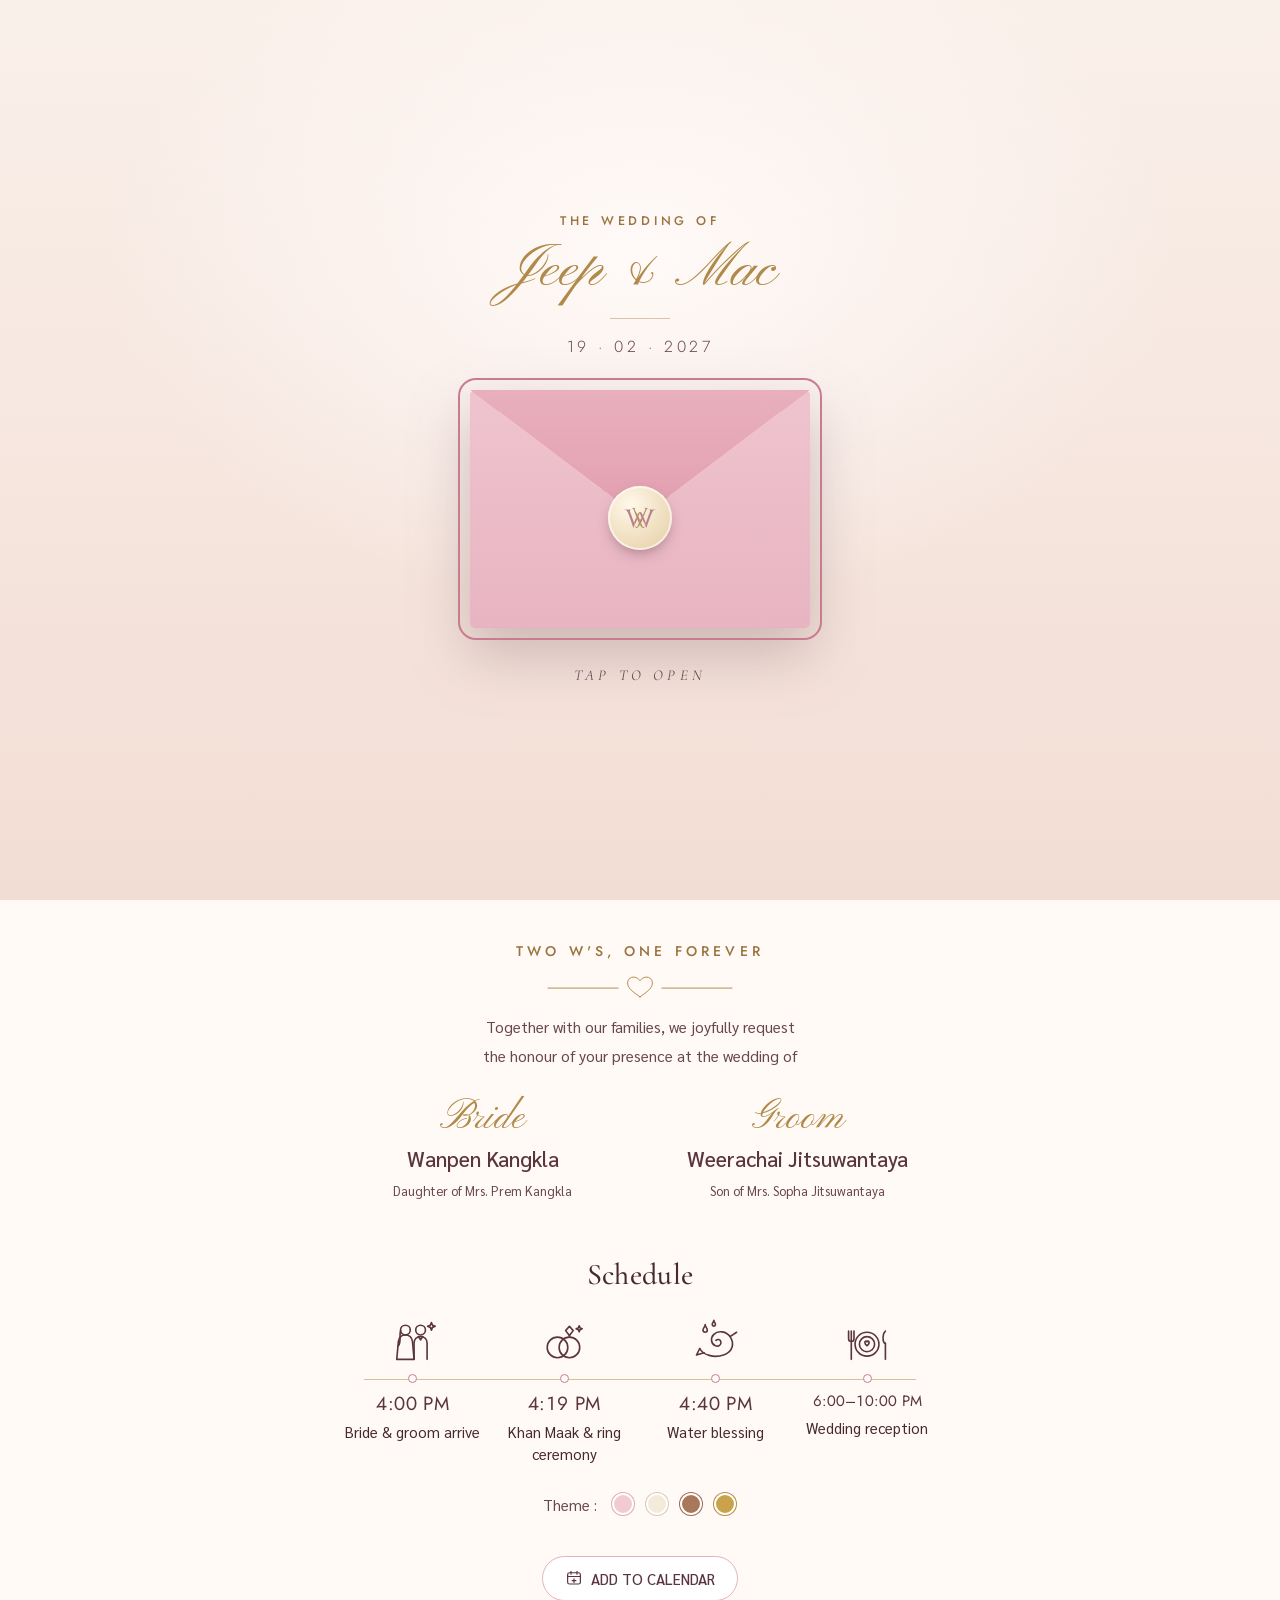
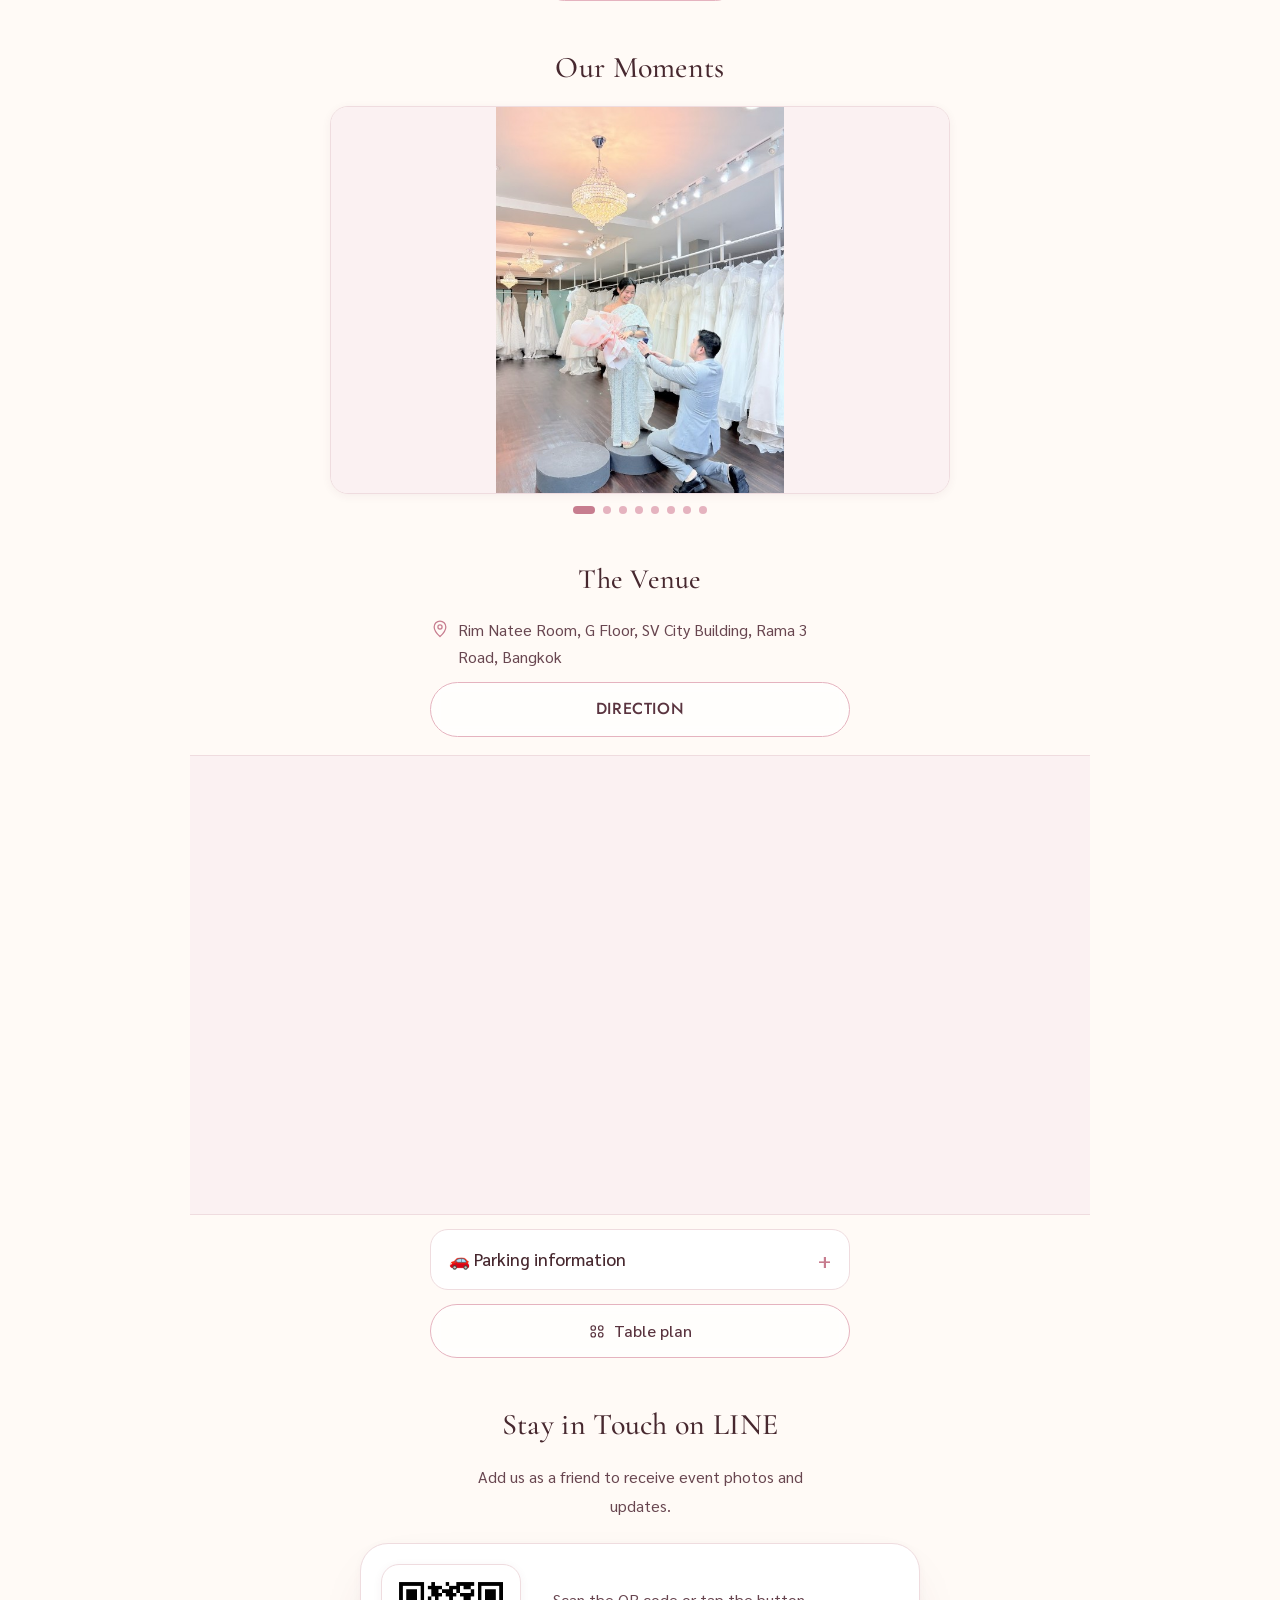
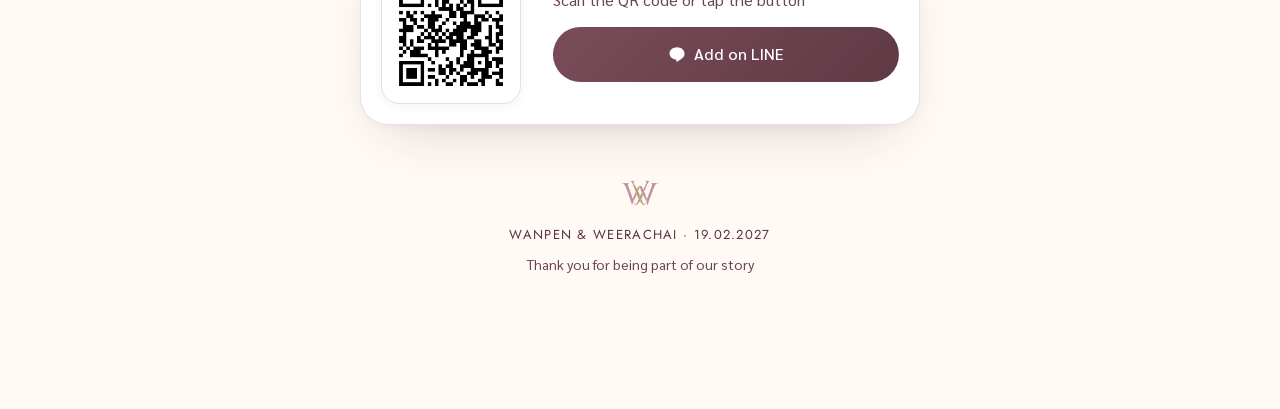
==== commit 8df30d01: "fix: remove duplicate footer content + bump cache v20261007o" ====
--- a/index.html
+++ b/index.html
@@ -7,7 +7,7 @@
 <title data-i18n="t_home">Jeep & Mac · งานแต่งงาน 19.02.2027</title>
 <meta name="description" content="ขอเชิญร่วมเป็นเกียรติในพิธีมงคลสมรส วันเพ็ญ & วีระชัย วันศุกร์ที่ 19 กุมภาพันธ์ 2570 ณ ริมธารา พระราม 3">
 <link rel="stylesheet" href="style.css">
-<link rel="stylesheet" href="extras.css?v=20261007n">
+<link rel="stylesheet" href="extras.css?v=20261007o">
 </head>
 <body class="home">
 
@@ -166,9 +166,6 @@
 </main>
 
 <footer class="site-footer">
-<img src="ww-monogram.png" alt="" width="56" height="56">
-<p class="kicker-en">Wanpen &amp; Weerachai · 19.02.2027</p>
-<p class="footer-th" data-i18n="footer">ขอบคุณที่มาร่วมเป็นส่วนหนึ่งของความทรงจำ</p>
 </footer>
 
 <script src="config.js"></script>
@@ -244,6 +241,6 @@
 items.forEach(function (i) { io.observe(i); });
 })();
 </script>
-<script src="extras.js?v=20261007n"></script>
+<script src="extras.js?v=20261007o"></script>
 </body>
 </html>
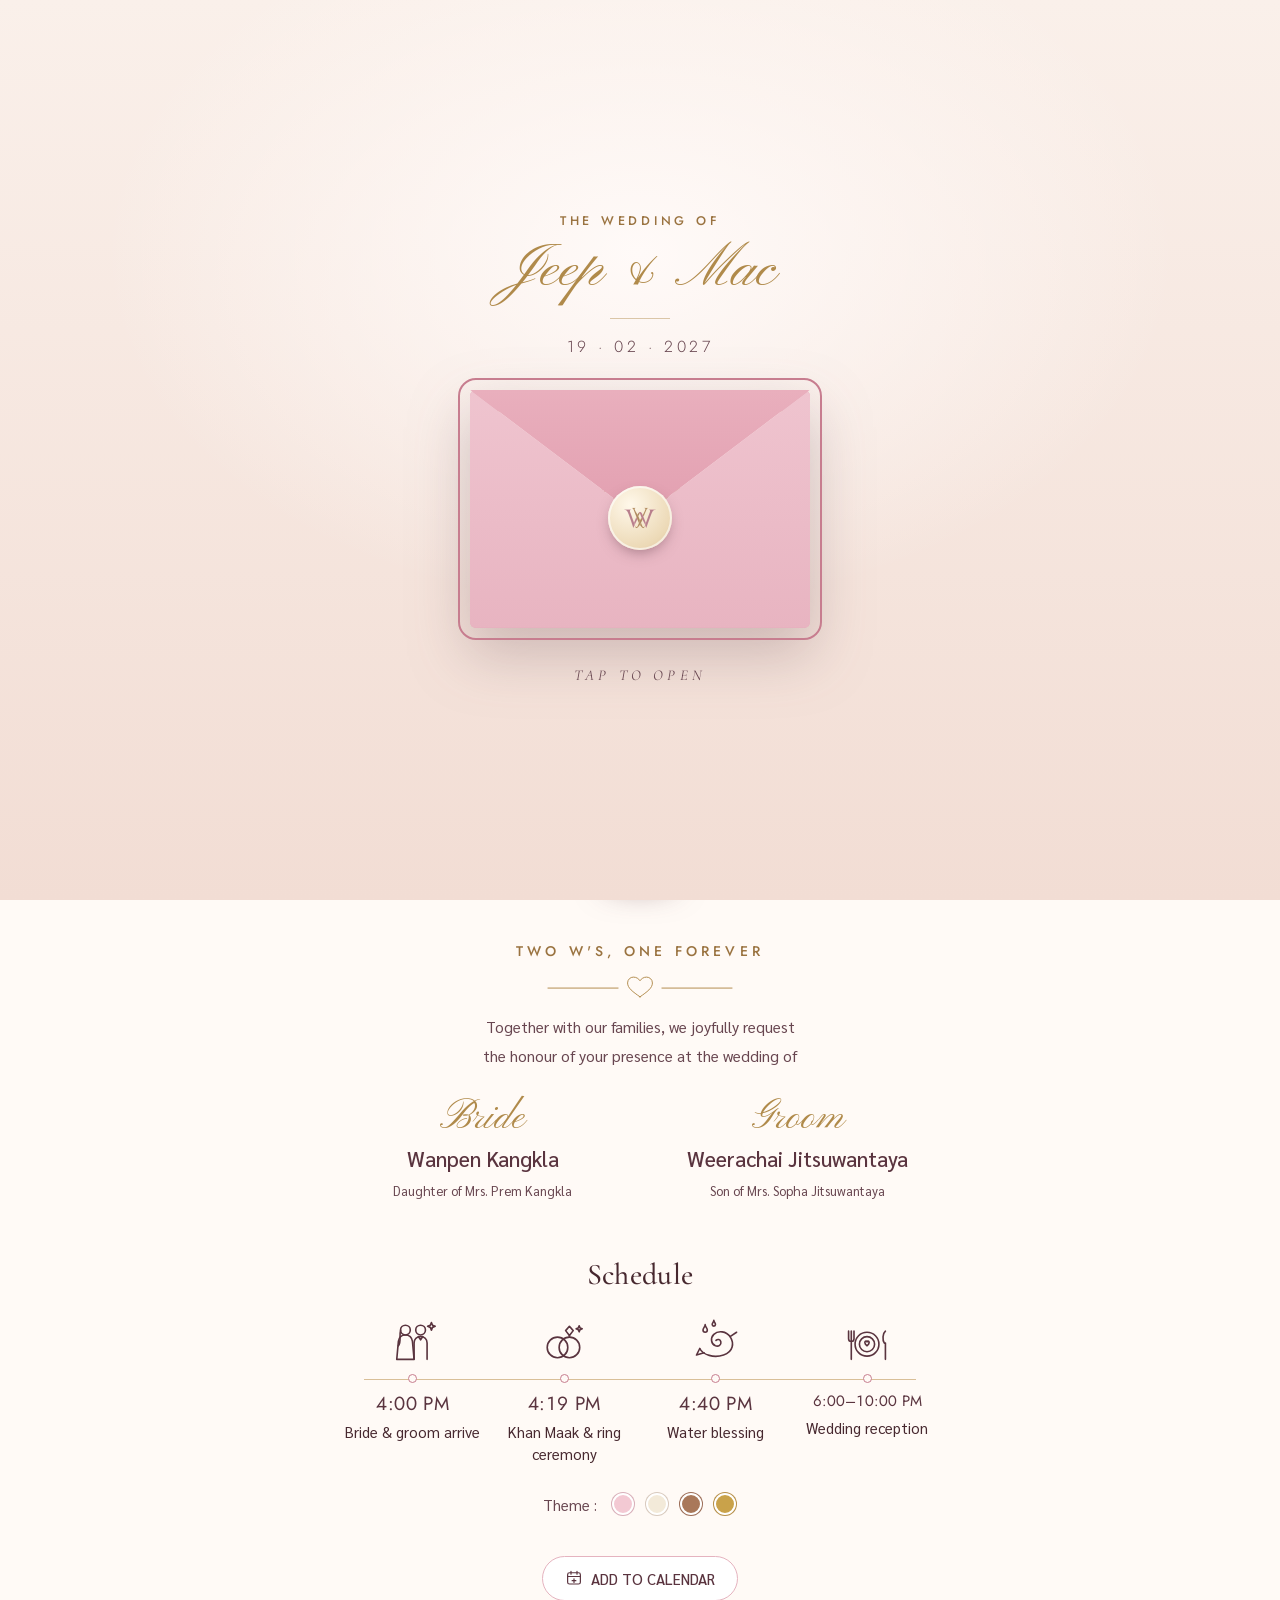
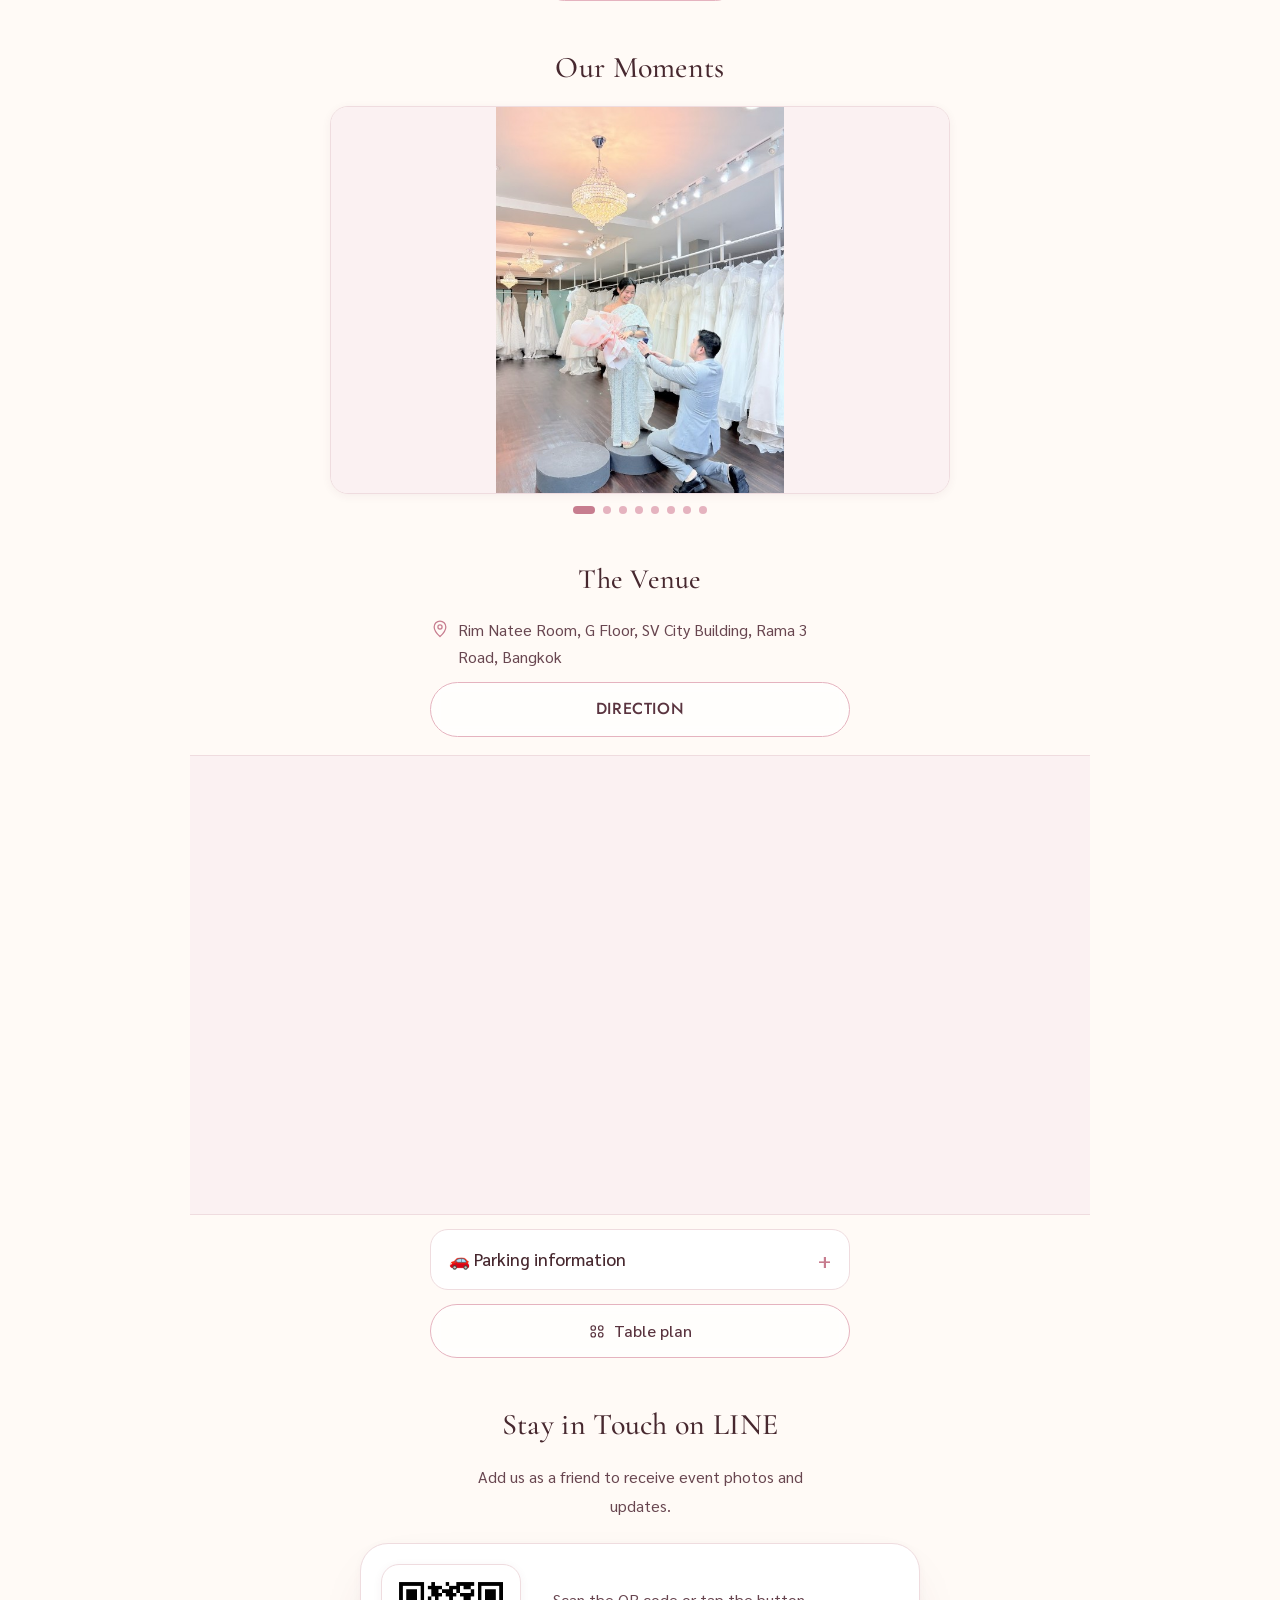
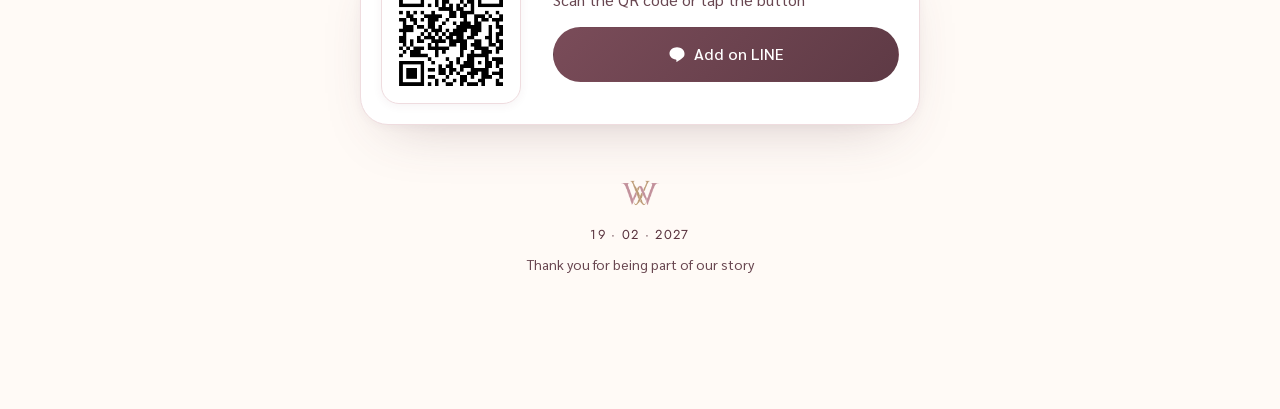
==== commit 467c3d66: "remove names from thanks block, keep date only + bump cache v20261007p" ====
--- a/index.html
+++ b/index.html
@@ -7,7 +7,7 @@
 <title data-i18n="t_home">Jeep & Mac · งานแต่งงาน 19.02.2027</title>
 <meta name="description" content="ขอเชิญร่วมเป็นเกียรติในพิธีมงคลสมรส วันเพ็ญ & วีระชัย วันศุกร์ที่ 19 กุมภาพันธ์ 2570 ณ ริมธารา พระราม 3">
 <link rel="stylesheet" href="style.css">
-<link rel="stylesheet" href="extras.css?v=20261007o">
+<link rel="stylesheet" href="extras.css?v=20261007p">
 </head>
 <body class="home">
 
@@ -137,7 +137,7 @@
 <!-- ===== THANK YOU (below LINE) ===== -->
 <section class="section thanks-block reveal">
 <img class="thanks-logo" src="ww-monogram.png" alt="" width="56" height="56">
-<p class="kicker-en">Wanpen &amp; Weerachai · 19.02.2027</p>
+<p class="kicker-en">19 · 02 · 2027</p>
 <p class="footer-th" data-i18n="footer">ขอบคุณที่มาร่วมเป็นส่วนหนึ่งของความทรงจำ</p>
 </section>
 
@@ -241,6 +241,6 @@
 items.forEach(function (i) { io.observe(i); });
 })();
 </script>
-<script src="extras.js?v=20261007o"></script>
+<script src="extras.js?v=20261007p"></script>
 </body>
 </html>
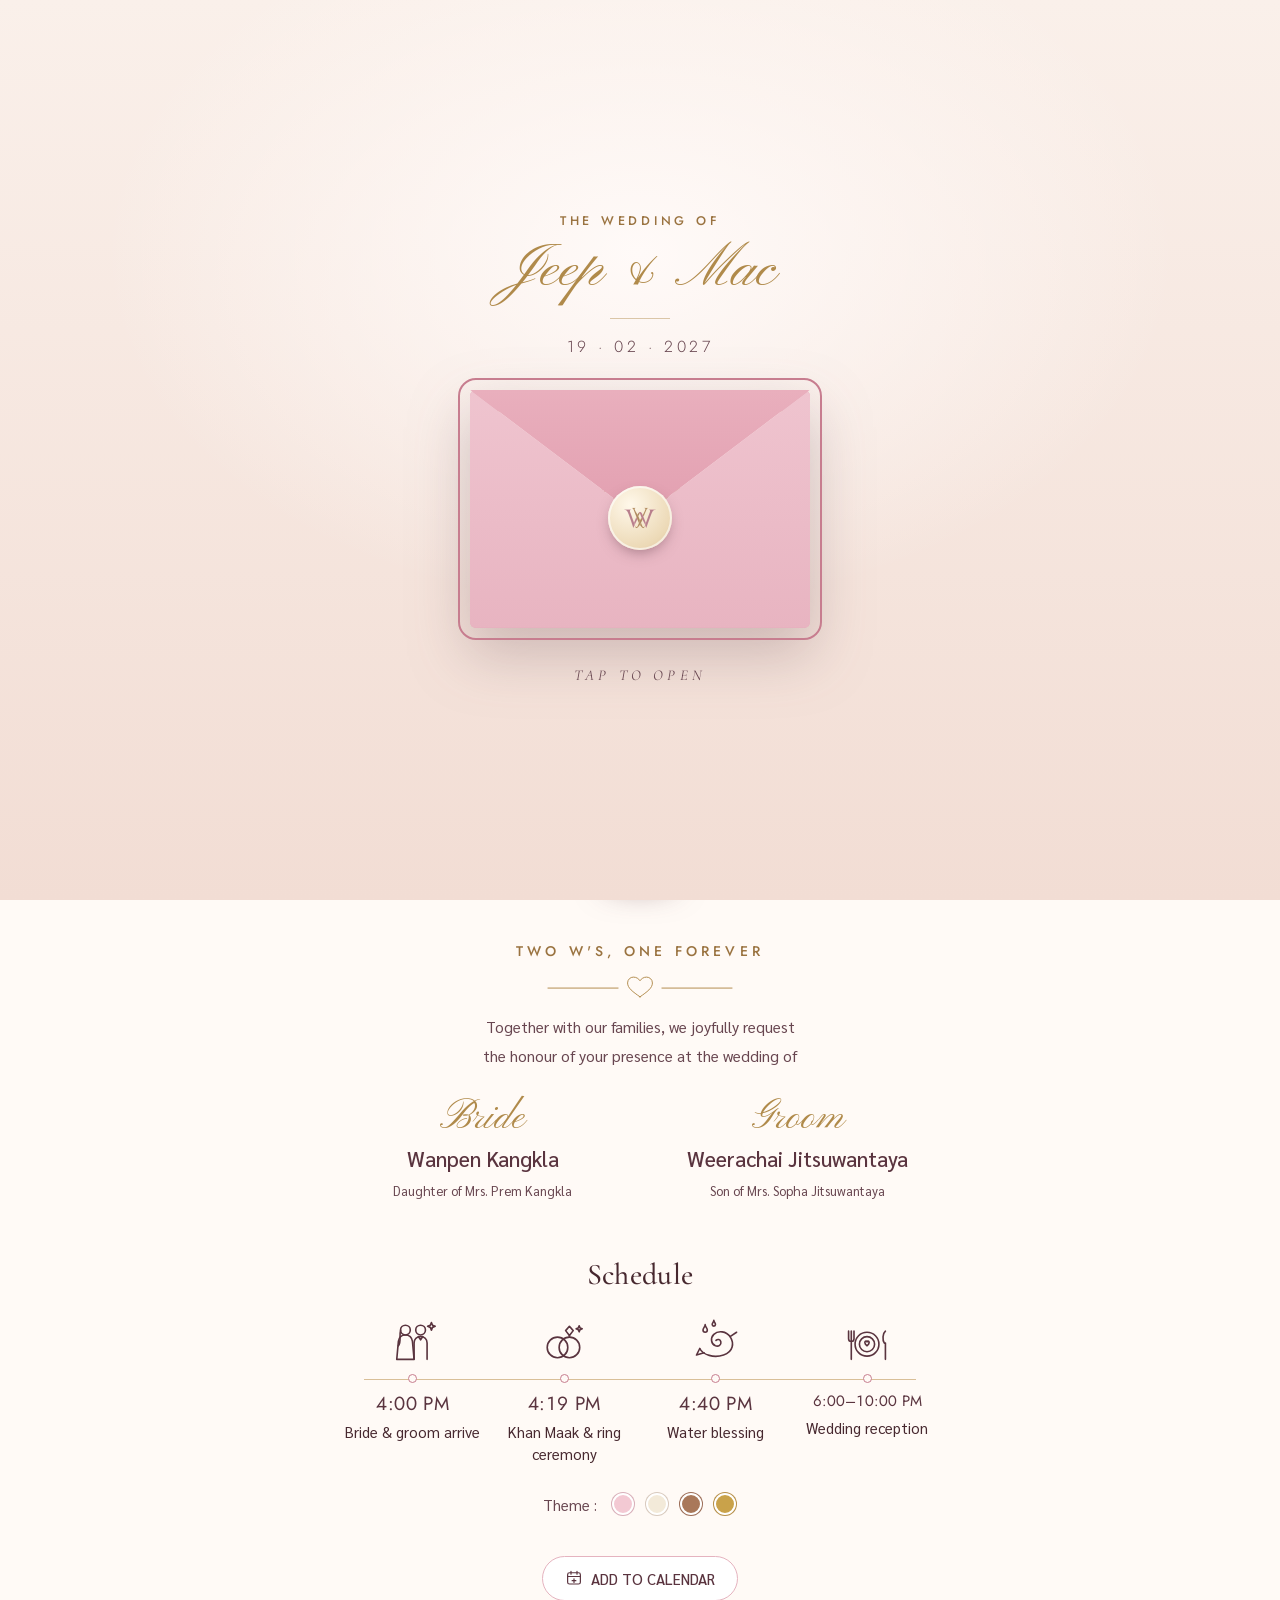
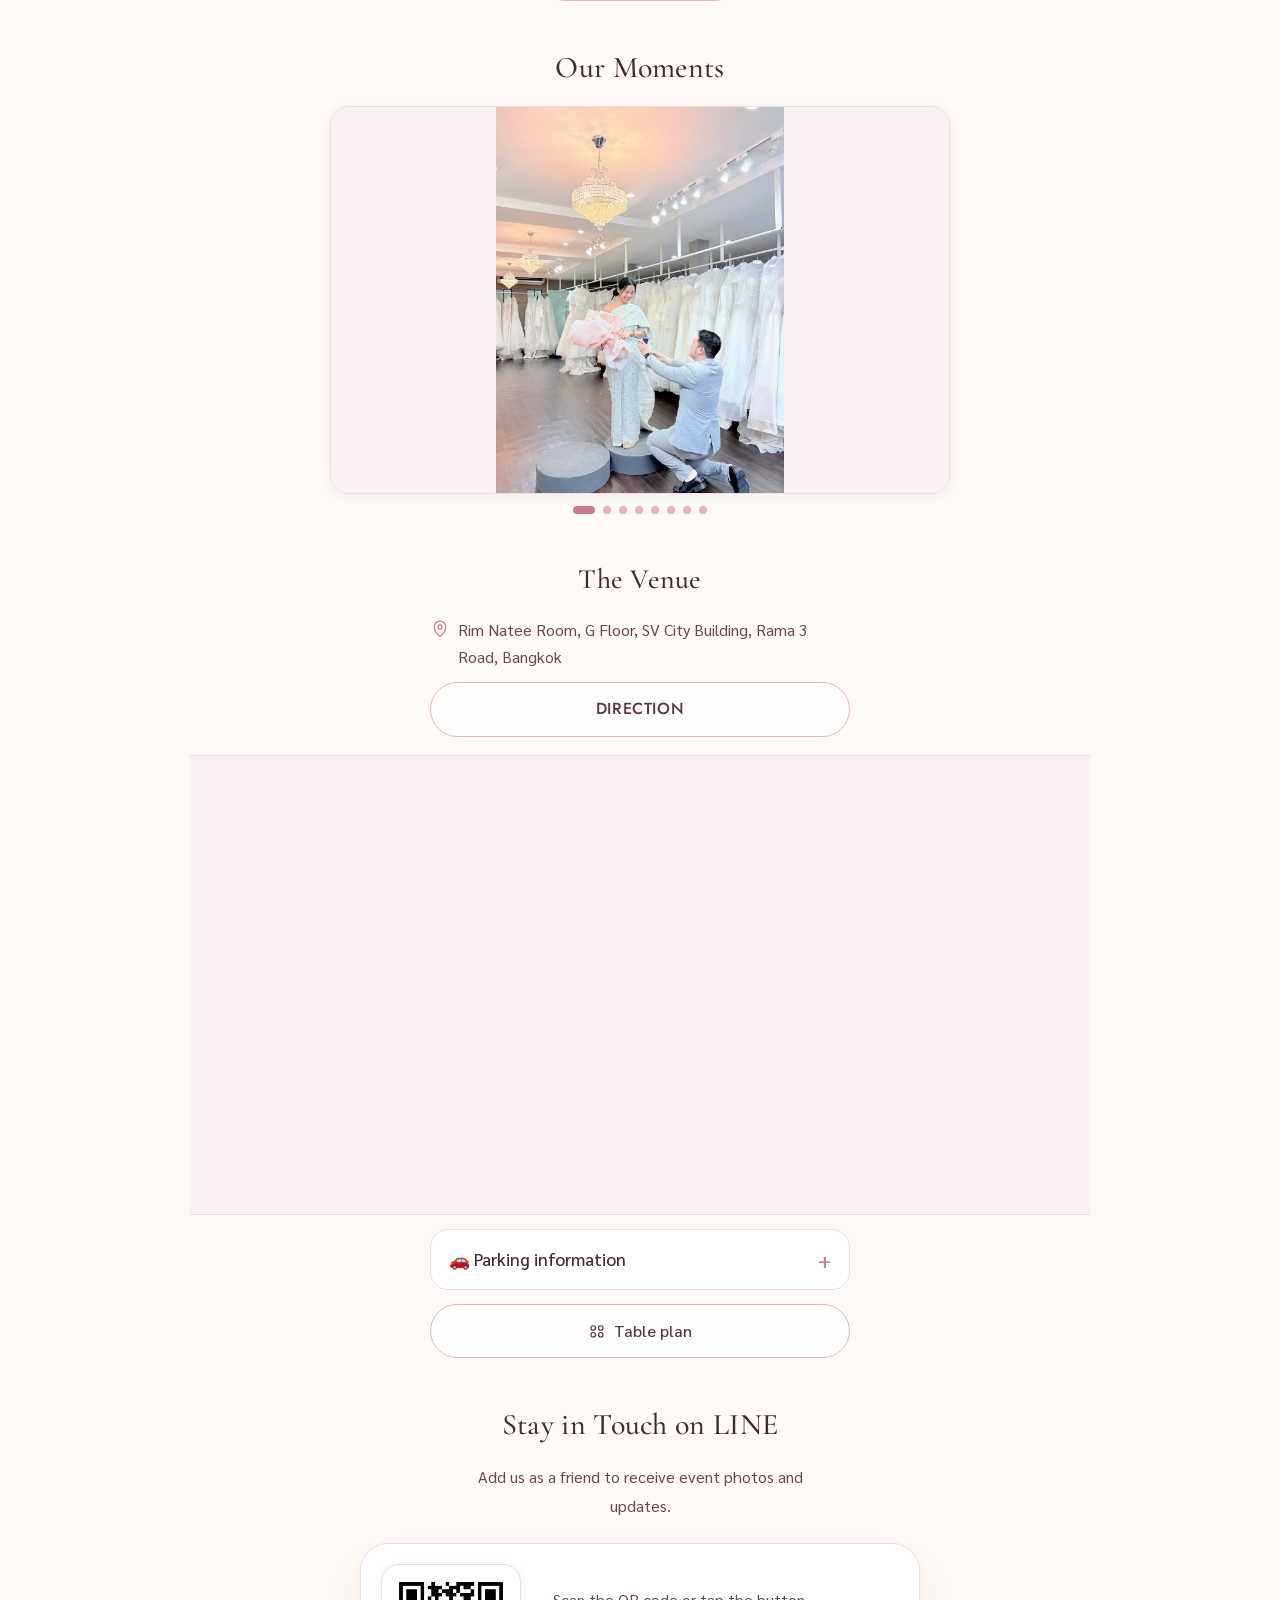
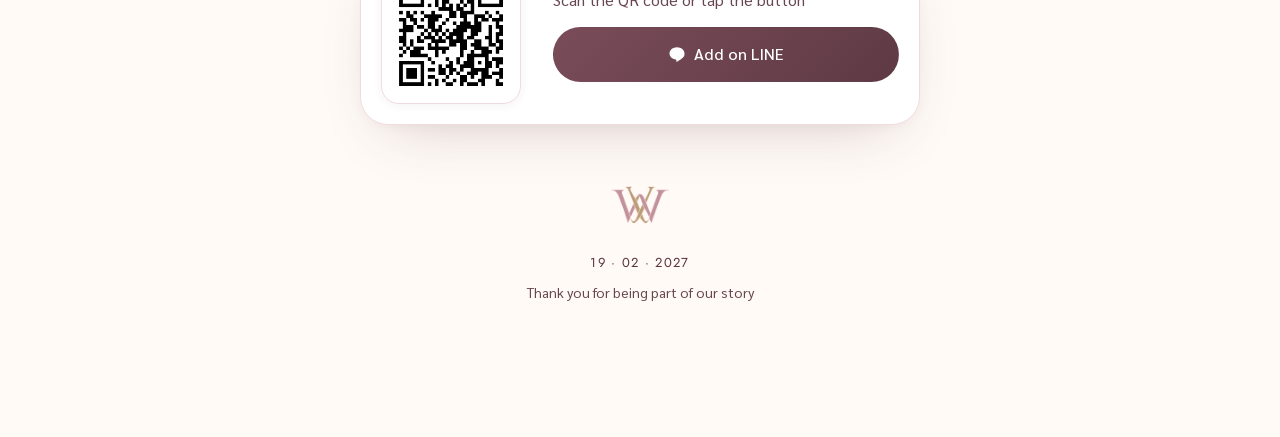
==== commit 0dc828e0: "enlarge WW logo (hero + thanks block) + bump cache v20261007q" ====
--- a/index.html
+++ b/index.html
@@ -7,7 +7,7 @@
 <title data-i18n="t_home">Jeep & Mac · งานแต่งงาน 19.02.2027</title>
 <meta name="description" content="ขอเชิญร่วมเป็นเกียรติในพิธีมงคลสมรส วันเพ็ญ & วีระชัย วันศุกร์ที่ 19 กุมภาพันธ์ 2570 ณ ริมธารา พระราม 3">
 <link rel="stylesheet" href="style.css">
-<link rel="stylesheet" href="extras.css?v=20261007p">
+<link rel="stylesheet" href="extras.css?v=20261007q">
 </head>
 <body class="home">
 
@@ -15,7 +15,7 @@
 <header class="hero">
 <div class="hero-frame" aria-hidden="true"></div>
 <div class="hero-inner">
-<img class="hero-mono" src="ww-monogram.png" alt="WW monogram" width="96" height="96">
+<img class="hero-mono" src="ww-monogram.png" alt="WW monogram" width="120" height="120">
 <p class="kicker-en">The Wedding of</p>
 <h1 class="hero-names">
 <span>Wanpen</span>
@@ -136,7 +136,7 @@
 
 <!-- ===== THANK YOU (below LINE) ===== -->
 <section class="section thanks-block reveal">
-<img class="thanks-logo" src="ww-monogram.png" alt="" width="56" height="56">
+<img class="thanks-logo" src="ww-monogram.png" alt="" width="80" height="80">
 <p class="kicker-en">19 · 02 · 2027</p>
 <p class="footer-th" data-i18n="footer">ขอบคุณที่มาร่วมเป็นส่วนหนึ่งของความทรงจำ</p>
 </section>
@@ -241,6 +241,6 @@
 items.forEach(function (i) { io.observe(i); });
 })();
 </script>
-<script src="extras.js?v=20261007p"></script>
+<script src="extras.js?v=20261007q"></script>
 </body>
 </html>
--- a/extras.css
+++ b/extras.css
@@ -193,7 +193,7 @@
 /* ===== LINE: การ์ดสมดุล QR + ปุ่ม ===== */
 /* ===== Thank You block (below LINE) ===== */
 .thanks-block{text-align:center;padding-top:10px;padding-bottom:60px}
-.thanks-block .thanks-logo{display:block;width:48px;height:48px;margin:0 auto 8px;opacity:.85}
+.thanks-block .thanks-logo{display:block;width:72px;height:72px;margin:0 auto 12px;opacity:.85}
 .thanks-block .kicker-en{font-family:'Jost',var(--sans);font-weight:400;font-size:13px;letter-spacing:.1em;color:var(--ink-2);margin:0}
 .thanks-block .footer-th{margin:6px 0 0;font-size:14px;color:var(--soft)}
 
@@ -485,7 +485,7 @@
 /* ===== หน้าแรกแบบรูปถ่าย v2: รูปอยู่ด้านบน ไม่ให้ตัวหนังสือบังหน้า / โลโก้กลับมา / ไม่มีเส้นคั่นนับถอยหลัง ===== */
 .hero .countdown div::after{display:none!important;content:none!important}
 .hero.has-photo .countdown div,.hero.has-photo .countdown{backdrop-filter:none;-webkit-backdrop-filter:none;background:none;border:0}
-.hero.has-photo .hero-mono{display:block;width:68px;height:auto;margin:0 auto 8px;opacity:.95}
+.hero.has-photo .hero-mono{display:block;width:88px;height:auto;margin:0 auto 10px;opacity:.95}
 .hero.has-photo .hero-bg{inset:0 0 auto 0;height:66%;background:transparent;-webkit-mask-image:linear-gradient(180deg,#000 62%,transparent 100%);mask-image:linear-gradient(180deg,#000 62%,transparent 100%)}
 .hero.has-photo .hero-bg img{object-position:50% 14%}
 .hero.has-photo.hero-light::before{background:linear-gradient(180deg,rgba(255,250,246,.18) 0%,rgba(255,250,246,.30) 40%,rgba(255,250,246,.78) 62%,rgba(255,250,246,.94) 100%)}
@@ -505,7 +505,7 @@
   .hero.has-photo.hero-m .hero-bg{inset:0 0 auto 0;height:58svh;-webkit-mask-image:linear-gradient(180deg,#000 72%,transparent 100%);mask-image:linear-gradient(180deg,#000 72%,transparent 100%)}
   .hero.has-photo.hero-m{min-height:108svh}
   .hero.has-photo.hero-m .hero-bg img{width:100%;height:100%;object-fit:cover;object-position:50% 70%}
-  .hero.has-photo .hero-mono{position:absolute;top:18px;left:20px;width:50px;margin:0}
+  .hero.has-photo .hero-mono{position:absolute;top:18px;left:20px;width:60px;margin:0}
 }
 
 /* รูปแนวนอนบนมือถือ: แสดงเต็มภาพ (ไม่ตัดหน้า) พื้นหลังเบลอจากรูปเดียวกัน */
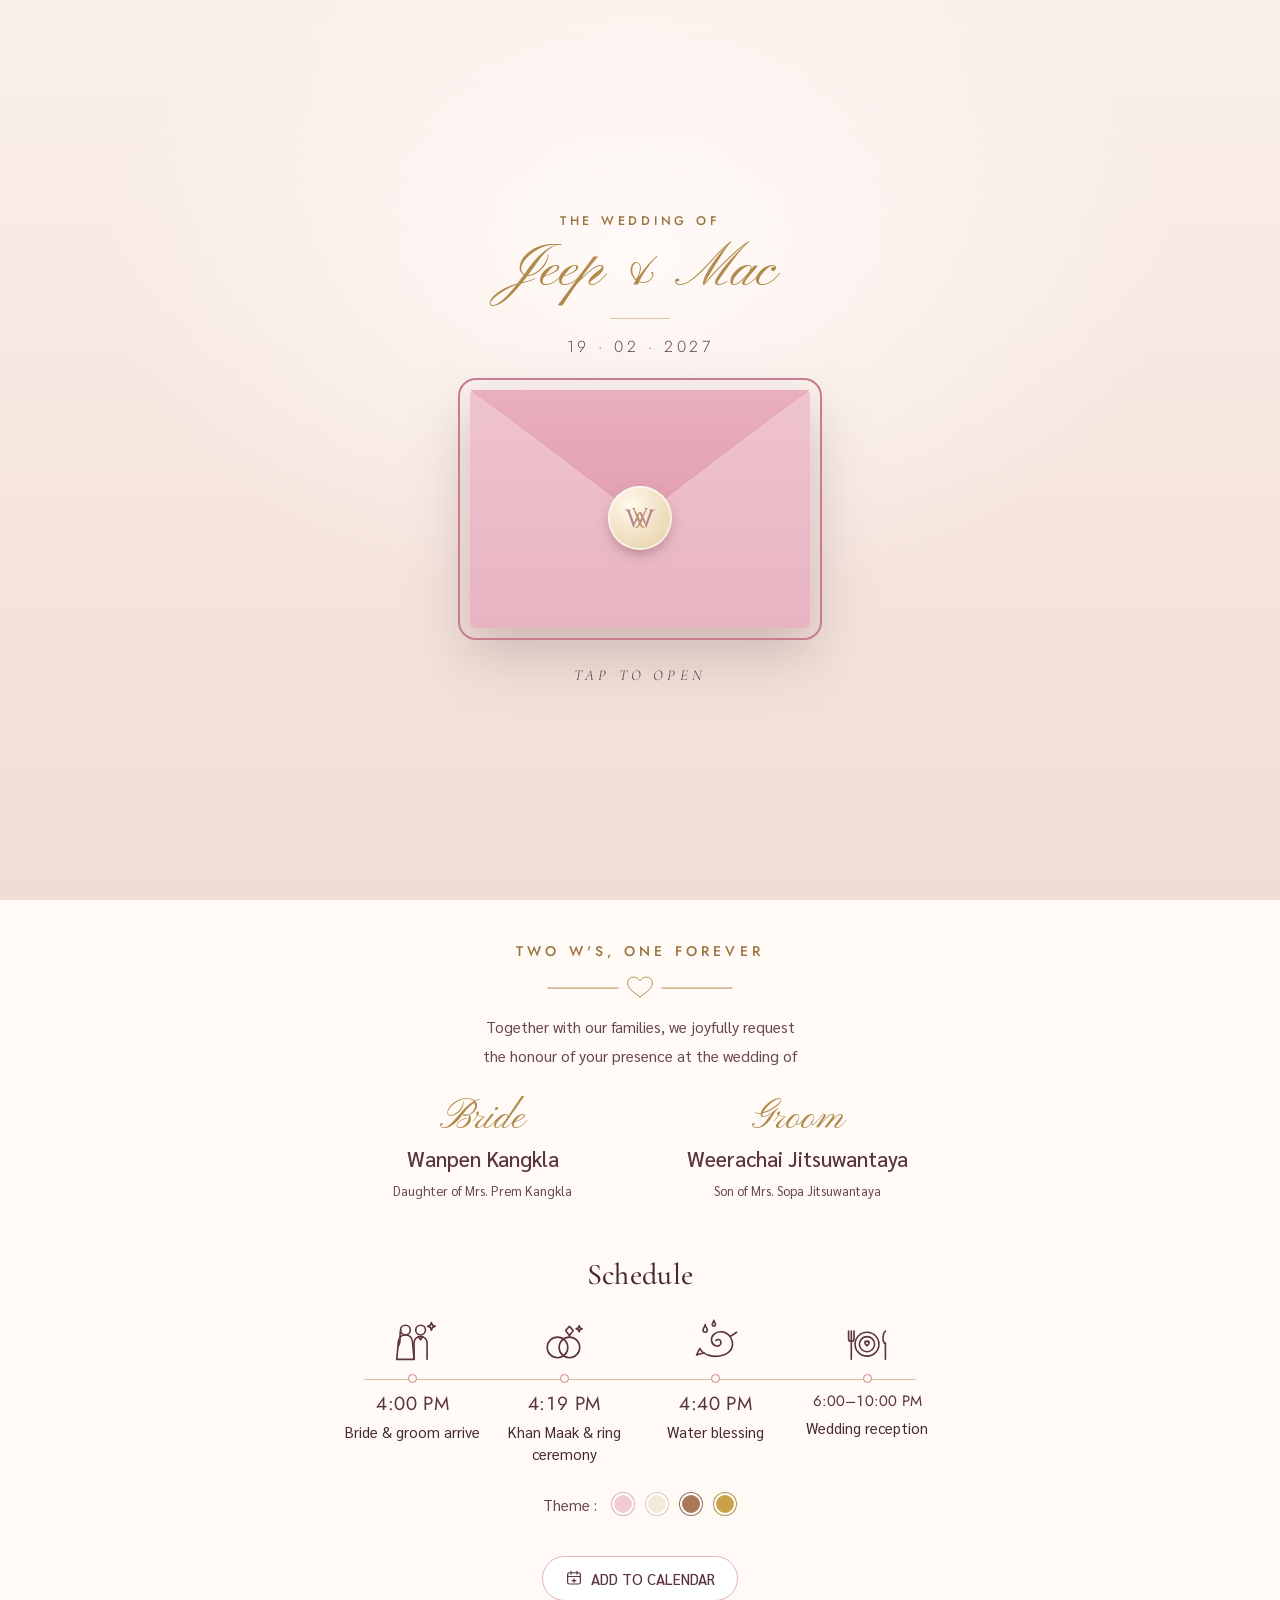
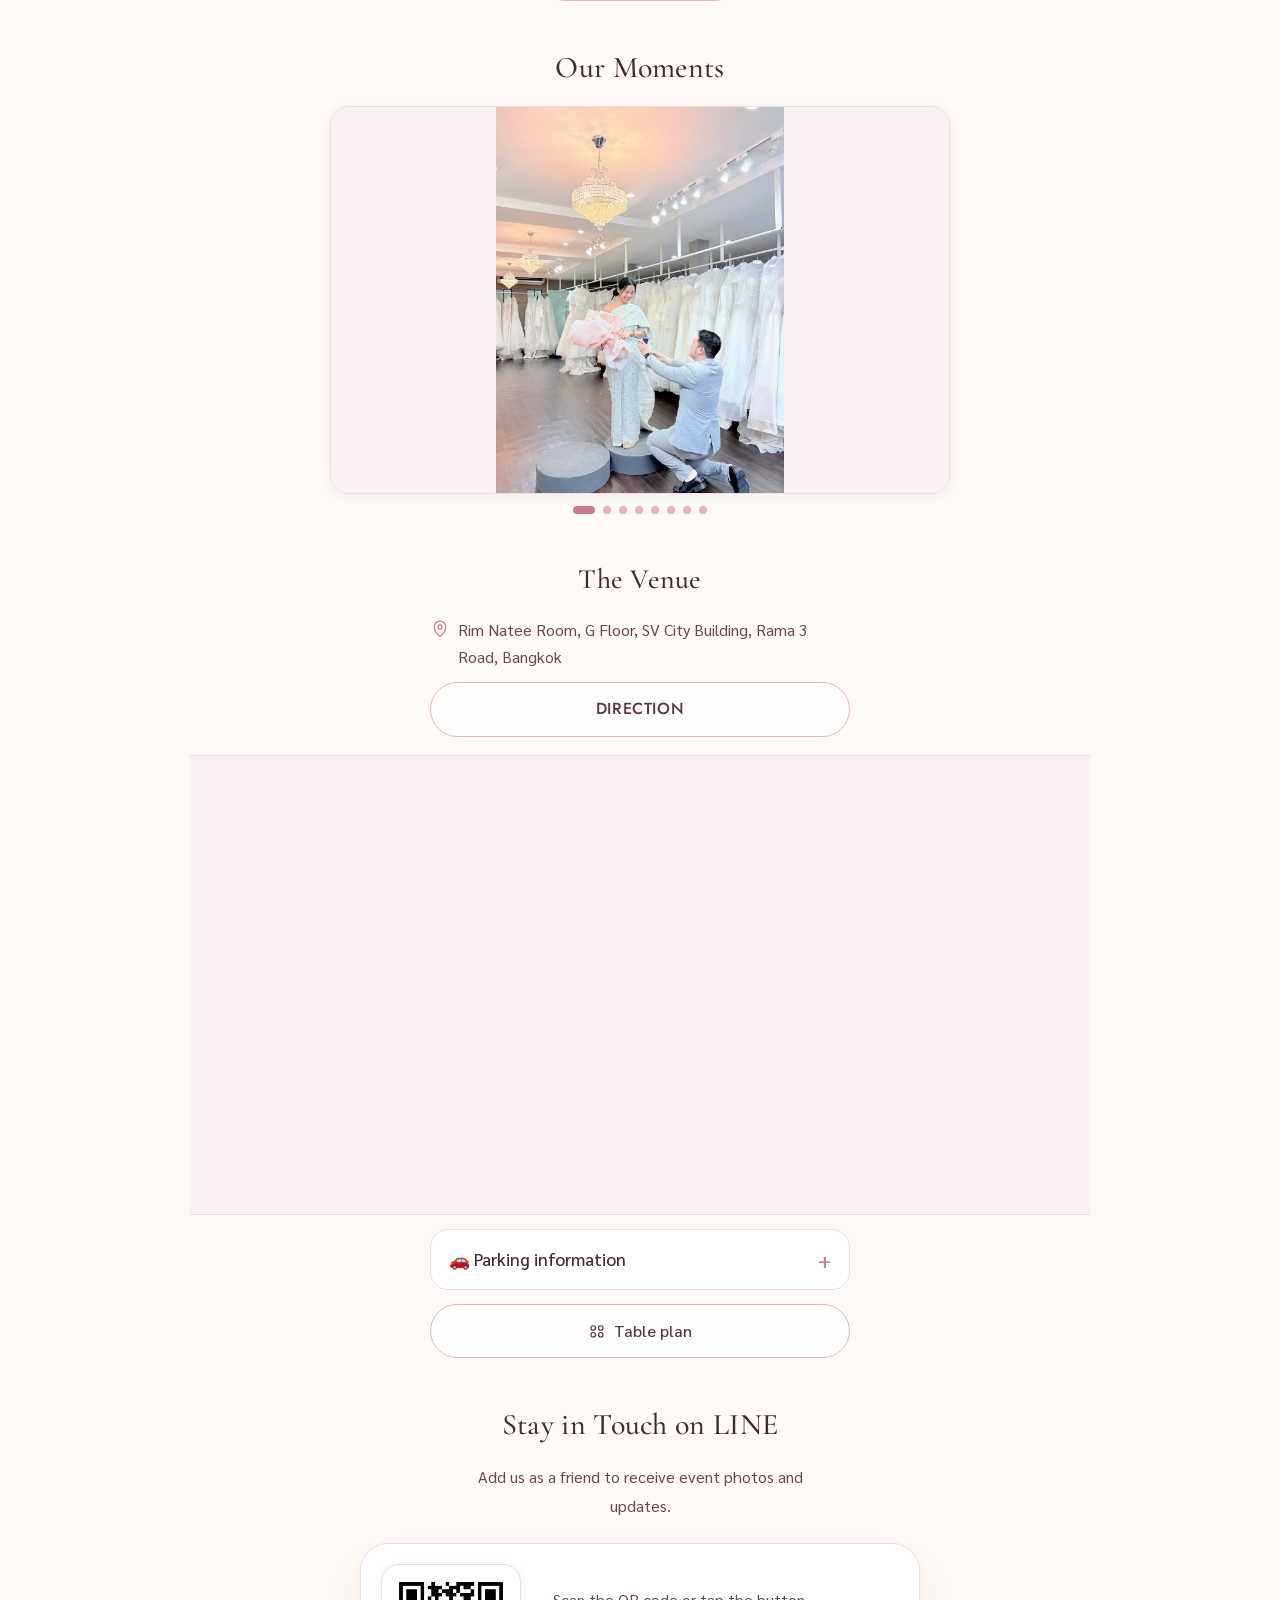
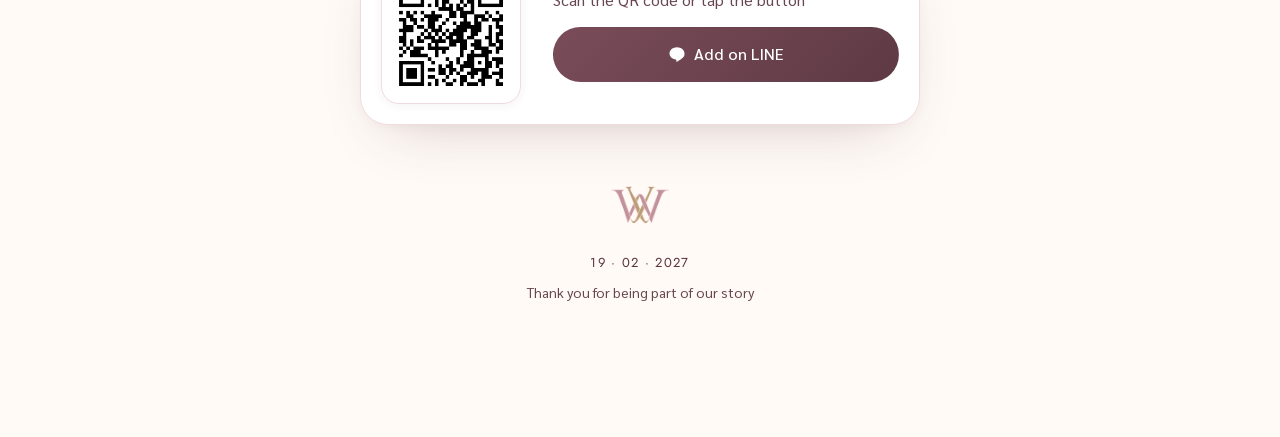
==== commit 9c722358: "countdown compact style (no separators) + fix Sopha→Sopa + bump cache v20261007r" ====
--- a/index.html
+++ b/index.html
@@ -7,7 +7,7 @@
 <title data-i18n="t_home">Jeep & Mac · งานแต่งงาน 19.02.2027</title>
 <meta name="description" content="ขอเชิญร่วมเป็นเกียรติในพิธีมงคลสมรส วันเพ็ญ & วีระชัย วันศุกร์ที่ 19 กุมภาพันธ์ 2570 ณ ริมธารา พระราม 3">
 <link rel="stylesheet" href="style.css">
-<link rel="stylesheet" href="extras.css?v=20261007q">
+<link rel="stylesheet" href="extras.css?v=20261007r">
 </head>
 <body class="home">
 
@@ -241,6 +241,6 @@
 items.forEach(function (i) { io.observe(i); });
 })();
 </script>
-<script src="extras.js?v=20261007q"></script>
+<script src="extras.js?v=20261007r"></script>
 </body>
 </html>
--- a/extras.css
+++ b/extras.css
@@ -342,14 +342,13 @@
 .rsvp-block{display:none}
 .venue-tables{display:flex;width:100%;max-width:420px;margin:14px auto 0}
 .sched-time.long{white-space:nowrap;font-size:clamp(14px,3.9vw,19px);letter-spacing:-.01em}
-.hero .countdown{display:grid;grid-template-columns:repeat(4,1fr);gap:0;max-width:340px;margin:24px auto 0}
-.hero .countdown div{position:relative;padding:8px 4px;border:0;border-radius:0;background:none;backdrop-filter:none;display:flex;flex-direction:column;align-items:center}
-.hero .countdown div+div::before{content:"·";position:absolute;left:-2px;top:50%;transform:translateY(-60%);font-family:'Jost',sans-serif;font-size:24px;color:var(--rose-2);font-weight:300}
-.hero .countdown b{font-family:'Jost',var(--sans);font-weight:300;font-size:38px;line-height:1.1;letter-spacing:0;color:var(--ink-2);font-variant-numeric:lining-nums tabular-nums;min-width:48px;text-align:center}
-.hero .countdown span{display:block;margin-top:6px;font-family:'Jost',var(--sans);font-weight:600;font-size:10px;letter-spacing:.14em;text-transform:uppercase;color:var(--gold)}
+.hero .countdown{display:flex;justify-content:center;gap:24px;max-width:320px;margin:24px auto 0}
+.hero .countdown div{display:flex;flex-direction:column;align-items:center;padding:0;border:0;border-radius:0;background:none;backdrop-filter:none}
+.hero .countdown div+div::before{display:none}
+.hero .countdown b{font-family:'Jost',var(--sans);font-weight:300;font-size:32px;line-height:1;letter-spacing:0;color:var(--ink-2);font-variant-numeric:lining-nums tabular-nums;min-width:44px;text-align:center}
+.hero .countdown span{display:block;margin-top:4px;font-family:'Jost',var(--sans);font-weight:500;font-size:9px;letter-spacing:.16em;text-transform:uppercase;color:var(--gold)}
 .hero.has-photo .countdown div{background:none;border:0}
-.hero.has-photo .countdown div+div::before{color:rgba(255,255,255,.45)}
-.hero.has-photo .countdown b{color:#fff;font-size:38px}
+.hero.has-photo .countdown b{color:#fff;font-size:32px}
 
 /* ===== ตัวเลข/ตัวอักษรทันสมัย อ่านง่าย (Jost) ===== */
 .hero-date{gap:12px}
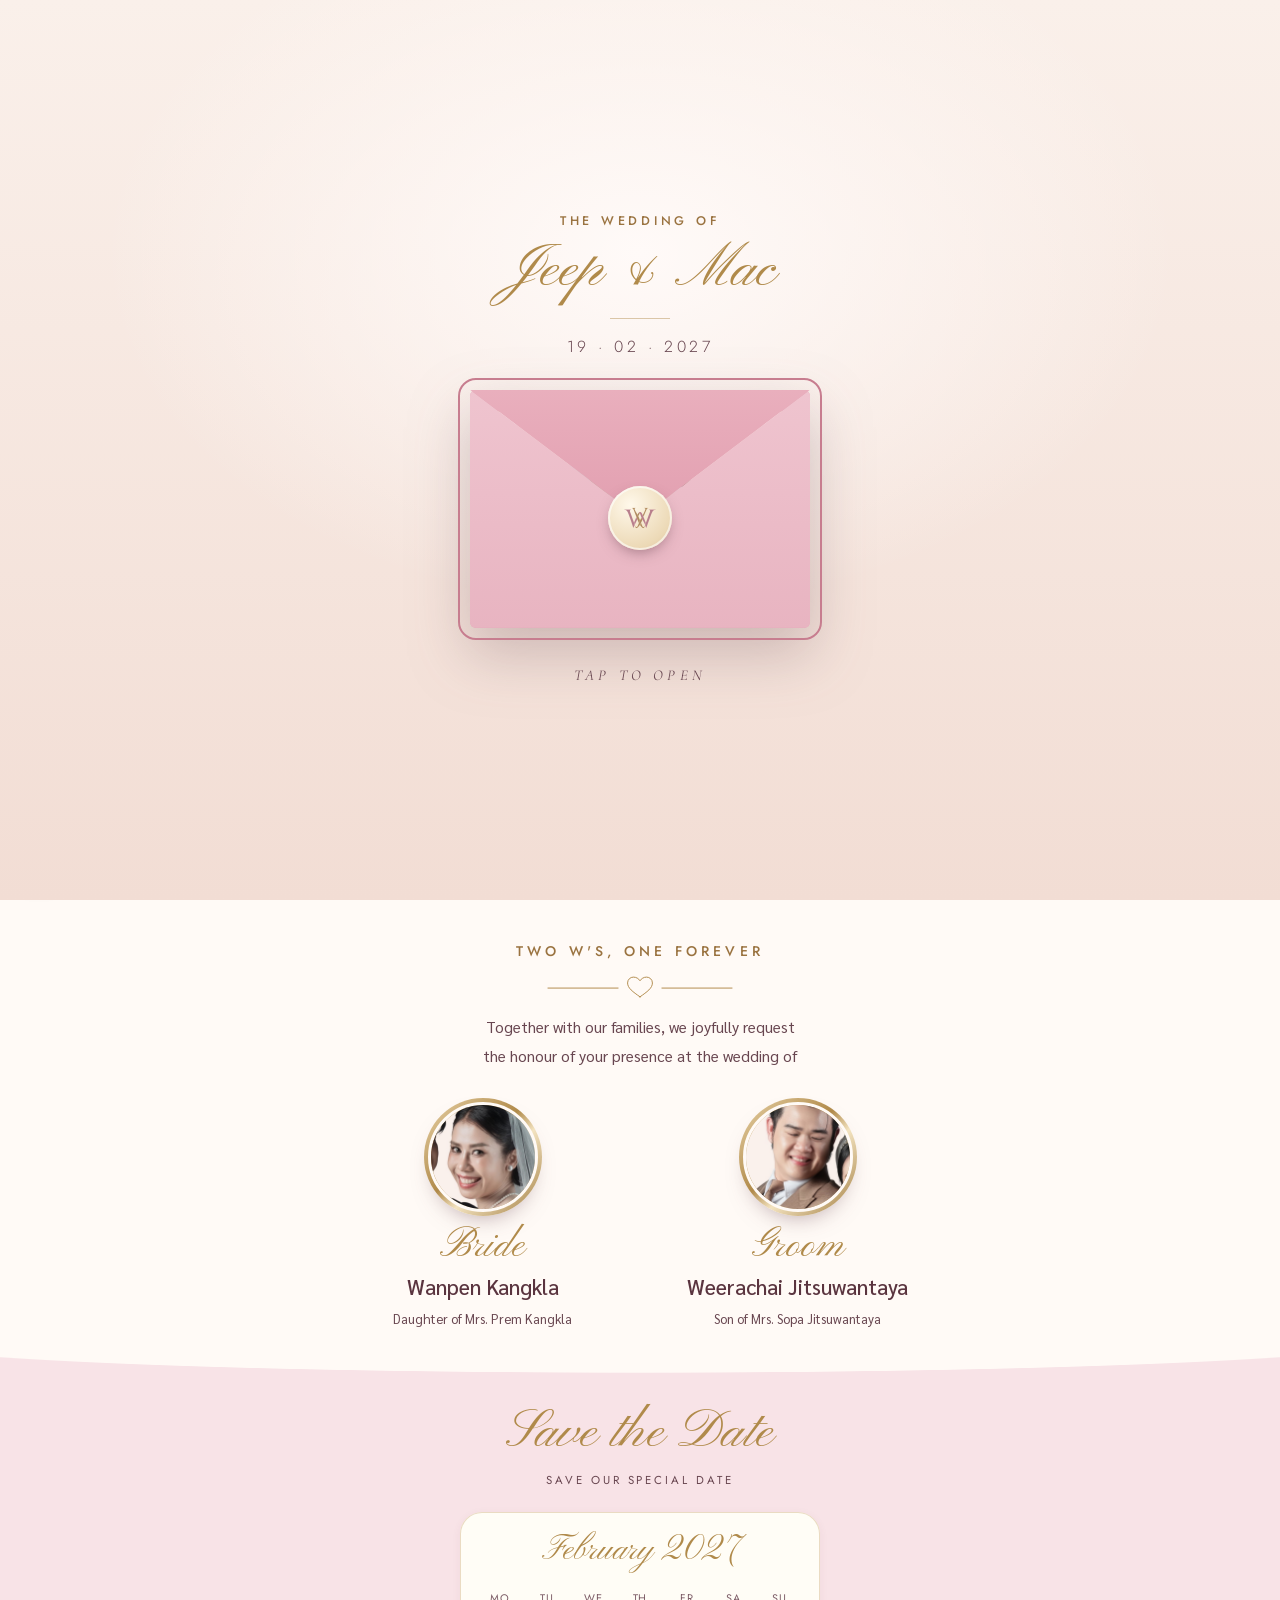
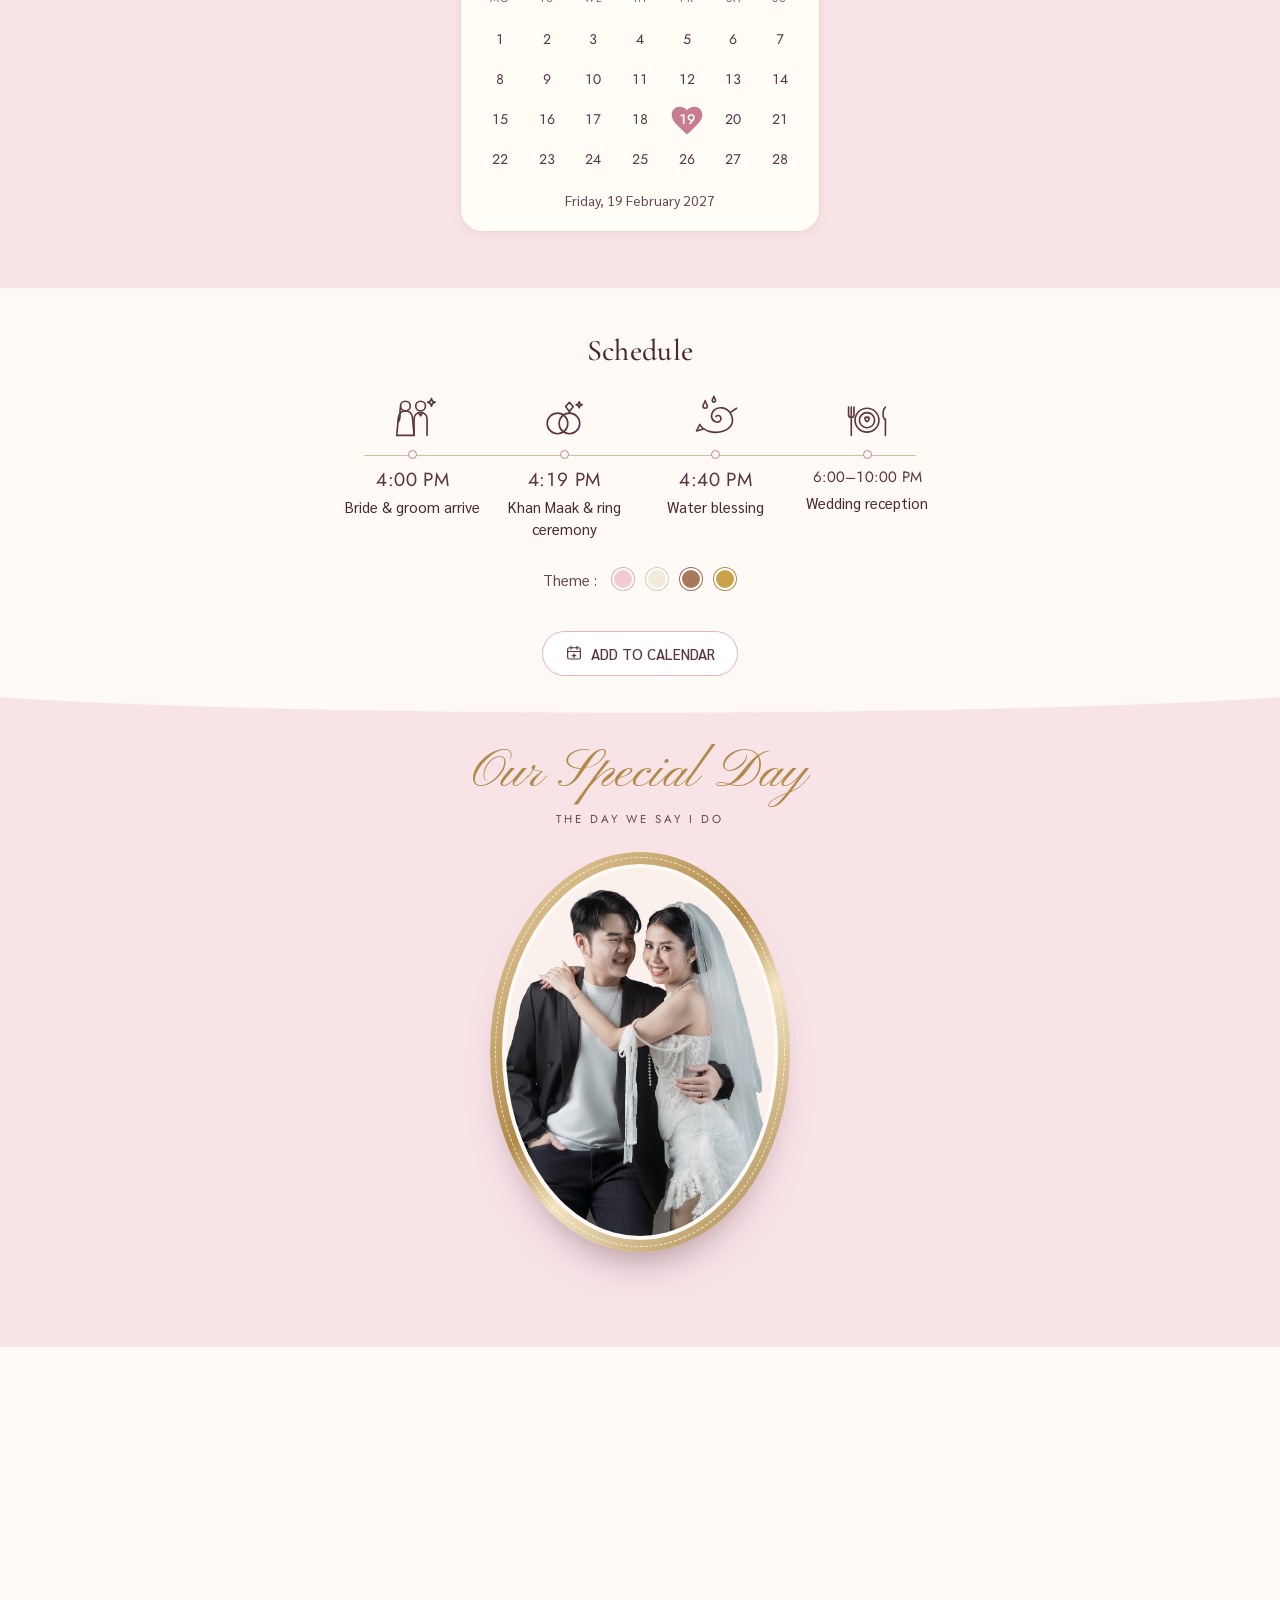
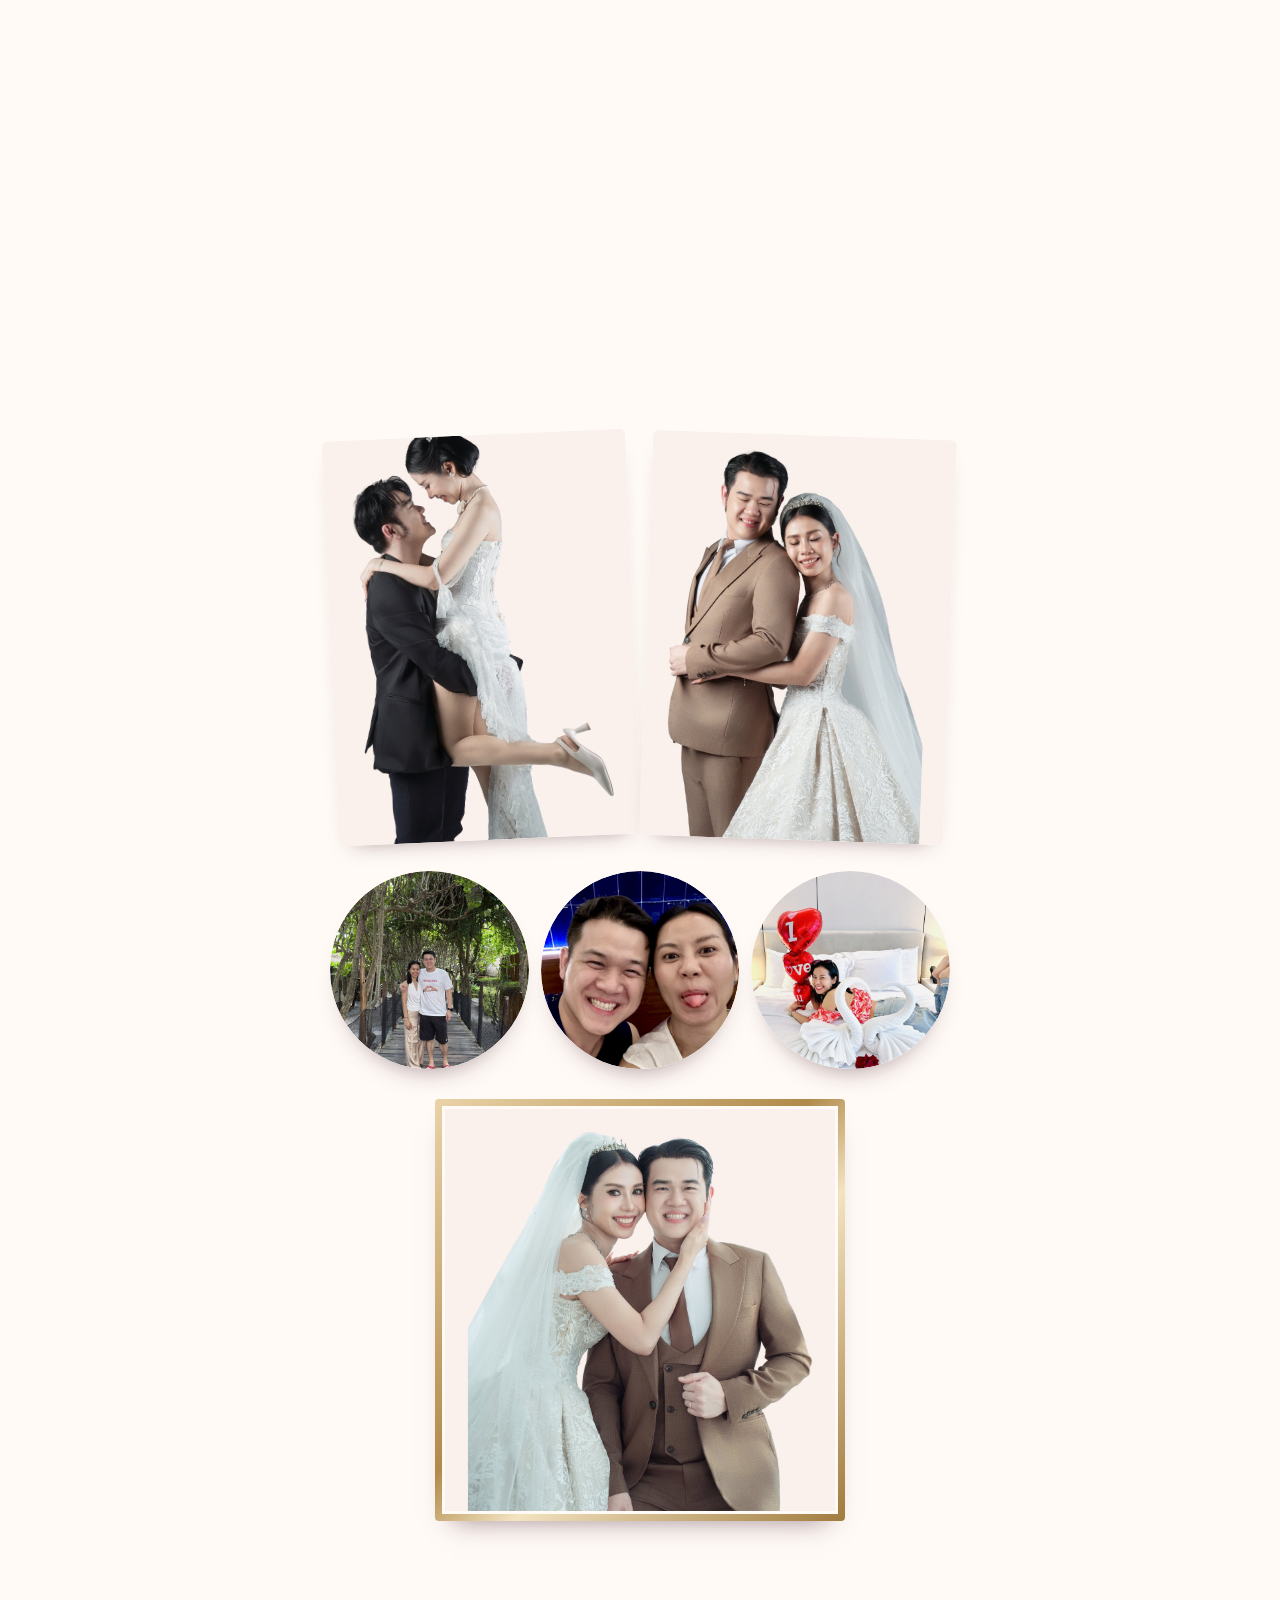
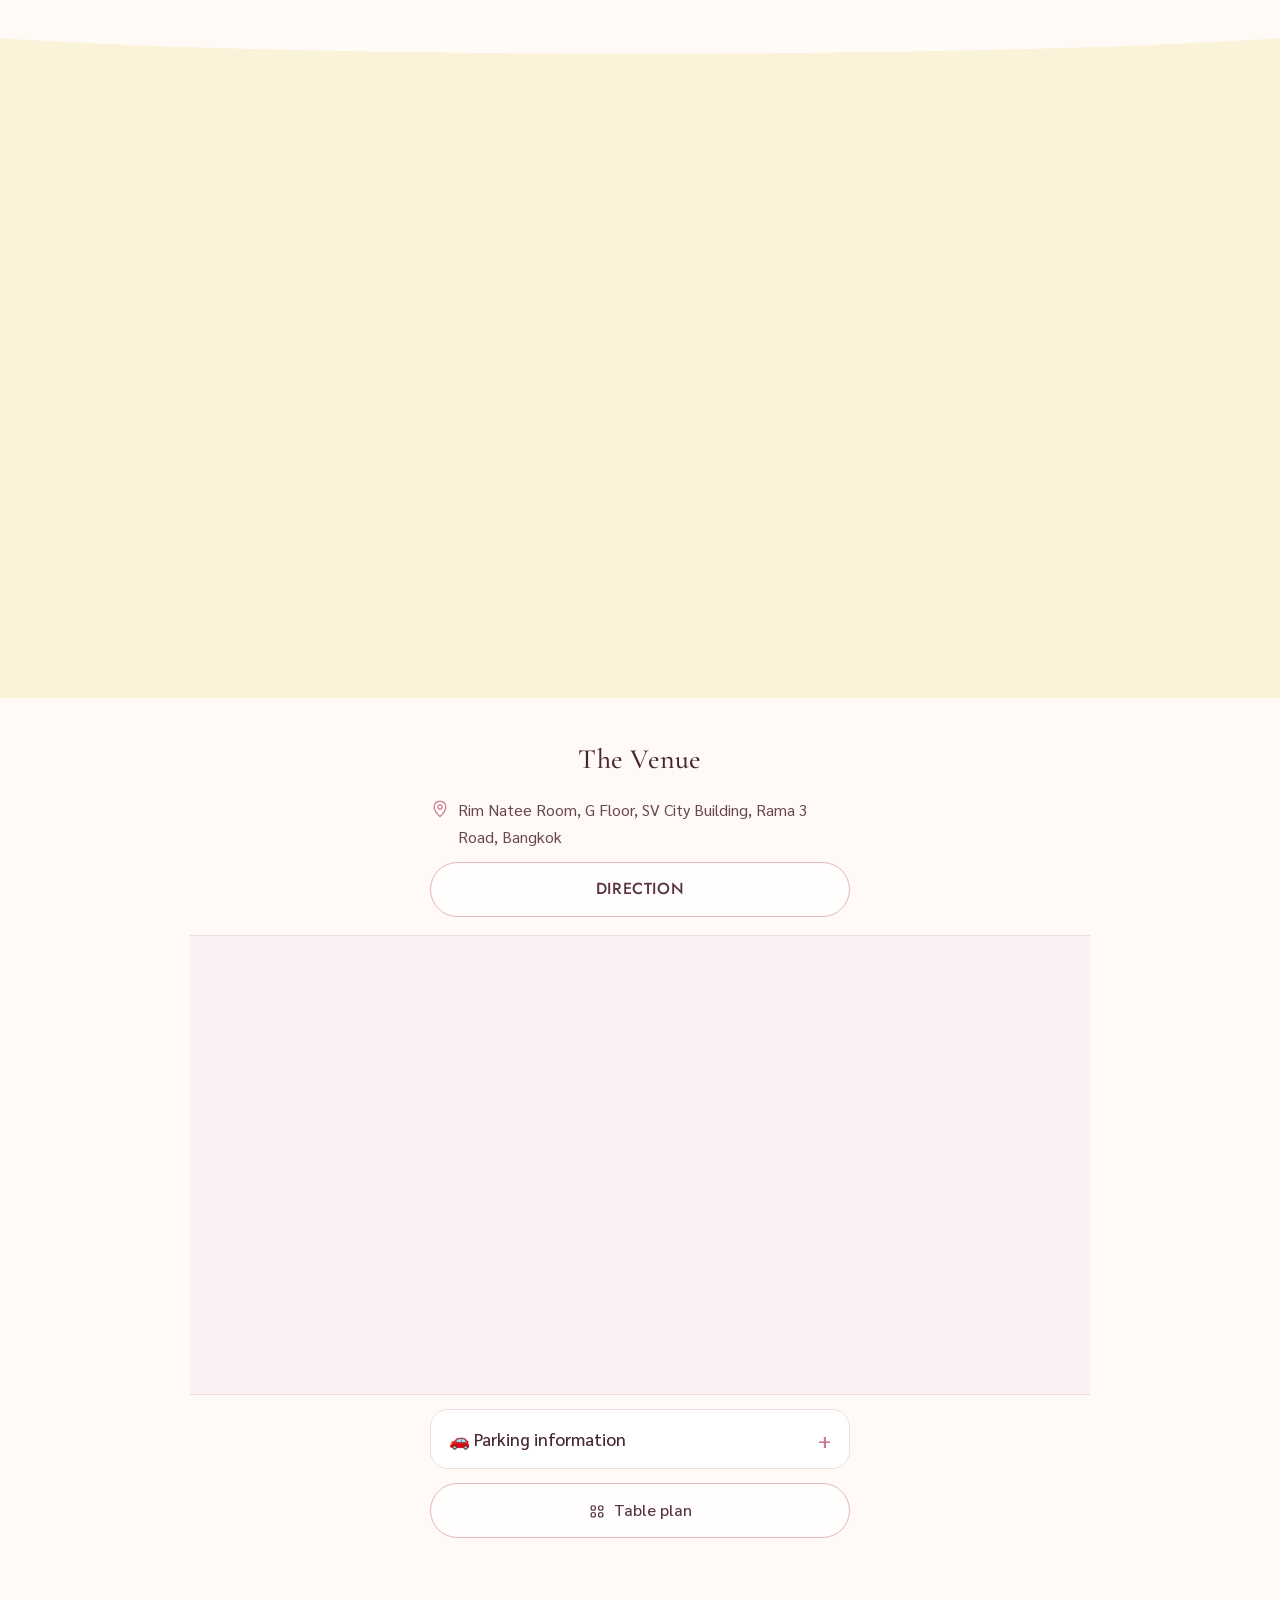
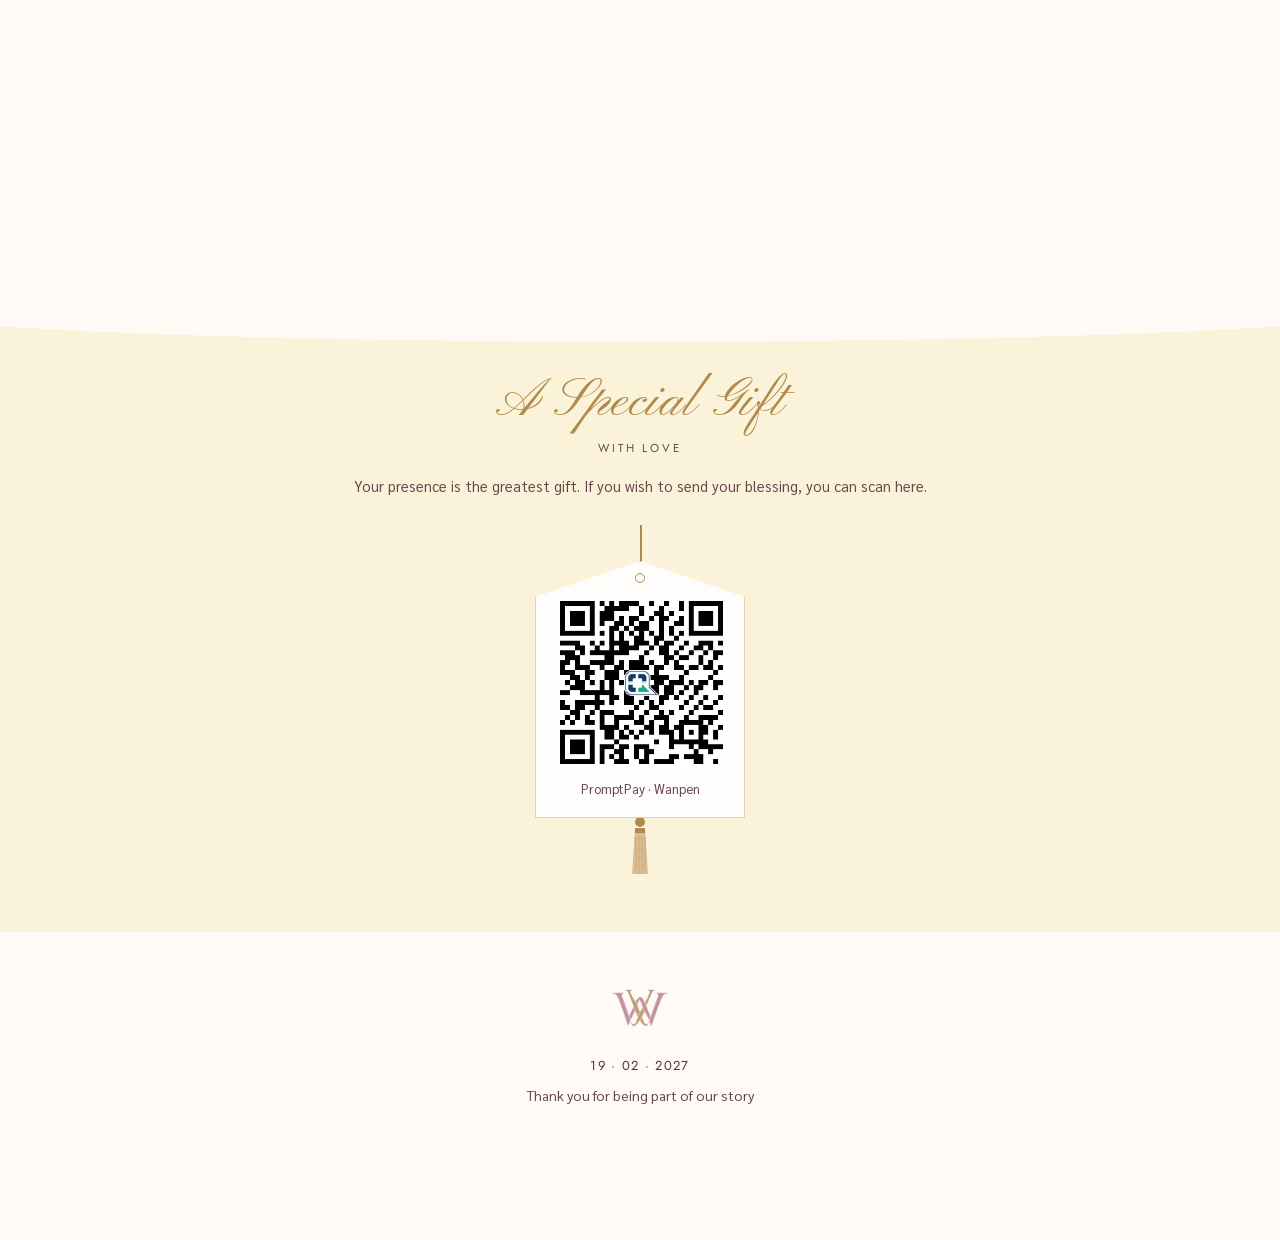
==== commit 4e8260b5: "v2: envelope photo + vinyl, calendar, collage gallery, story, gift QR" ====
--- a/index.html
+++ b/index.html
@@ -7,7 +7,7 @@
 <title data-i18n="t_home">Jeep & Mac · งานแต่งงาน 19.02.2027</title>
 <meta name="description" content="ขอเชิญร่วมเป็นเกียรติในพิธีมงคลสมรส วันเพ็ญ & วีระชัย วันศุกร์ที่ 19 กุมภาพันธ์ 2570 ณ ริมธารา พระราม 3">
 <link rel="stylesheet" href="style.css">
-<link rel="stylesheet" href="extras.css?v=20261007r">
+<link rel="stylesheet" href="extras.css?v=20261012a">
 </head>
 <body class="home">
 
@@ -241,6 +241,8 @@
 items.forEach(function (i) { io.observe(i); });
 })();
 </script>
-<script src="extras.js?v=20261007r"></script>
+<script src="extras.js?v=20261119a"></script>
+<link rel="stylesheet" href="v2.css?v=20261119a">
+<script src="v2.js?v=20261119a"></script>
 </body>
 </html>
--- a/extras.css
+++ b/extras.css
@@ -342,13 +342,13 @@
 .rsvp-block{display:none}
 .venue-tables{display:flex;width:100%;max-width:420px;margin:14px auto 0}
 .sched-time.long{white-space:nowrap;font-size:clamp(14px,3.9vw,19px);letter-spacing:-.01em}
-.hero .countdown{display:flex;justify-content:center;gap:24px;max-width:320px;margin:24px auto 0}
-.hero .countdown div{display:flex;flex-direction:column;align-items:center;padding:0;border:0;border-radius:0;background:none;backdrop-filter:none}
+.hero .countdown{display:flex;justify-content:center;gap:0;max-width:360px;margin:24px auto 0}
+.hero .countdown div{flex:1;display:flex;flex-direction:column;align-items:center;padding:0;border:0;border-radius:0;background:none;backdrop-filter:none}
 .hero .countdown div+div::before{display:none}
-.hero .countdown b{font-family:'Jost',var(--sans);font-weight:300;font-size:32px;line-height:1;letter-spacing:0;color:var(--ink-2);font-variant-numeric:lining-nums tabular-nums;min-width:44px;text-align:center}
-.hero .countdown span{display:block;margin-top:4px;font-family:'Jost',var(--sans);font-weight:500;font-size:9px;letter-spacing:.16em;text-transform:uppercase;color:var(--gold)}
+.hero .countdown b{font-family:'DM Serif Display',serif;font-weight:400;font-size:40px;line-height:1;letter-spacing:0;color:var(--ink-2);font-variant-numeric:lining-nums tabular-nums;min-width:44px;text-align:center}
+.hero .countdown span{display:block;margin-top:6px;font-family:'Jost',var(--sans);font-weight:500;font-size:9px;letter-spacing:.16em;text-transform:uppercase;color:var(--gold)}
 .hero.has-photo .countdown div{background:none;border:0}
-.hero.has-photo .countdown b{color:#fff;font-size:32px}
+.hero.has-photo .countdown b{color:#fff;font-size:40px}
 
 /* ===== ตัวเลข/ตัวอักษรทันสมัย อ่านง่าย (Jost) ===== */
 .hero-date{gap:12px}
--- a/v2.css
+++ b/v2.css
@@ -0,0 +1,200 @@
+/* =========================================================
+   v2.css — ลูกเล่นชุดใหม่ (แรงบันดาลใจจากการ์ดออนไลน์แบบเลื่อนดู)
+   โหลดหลัง style.css + extras.css · ใช้ตัวแปรสีเดิมของเว็บ
+   ========================================================= */
+:root {
+  --v2-blush: #f8e3e7;
+  --v2-butter: #fbf3d9;
+  --v2-cream: #fffaf6;
+  --v2-gold: #b08a4a;
+  --v2-gold-2: #d9bf98;
+  --v2-frame: linear-gradient(135deg, #e9d3a8, #b08a4a 45%, #f3e3c0 60%, #a07b3e);
+}
+
+/* ---------- 1) หน้าเปิดซอง: รูปเด้งออก + แผ่นเสียง + ป้าย Save the Date ---------- */
+.cv-photo {
+  left: 12%; right: 12%; top: 6%; bottom: 10%; z-index: 1;
+  overflow: hidden; border-radius: 3px;
+  background: #fff; padding: 6px 6px 18px;
+  box-shadow: 0 10px 22px -10px rgba(94, 58, 69, .45);
+  transform: translateY(0) rotate(0);
+  transition: transform 1s .45s cubic-bezier(.2, .9, .25, 1.15);
+}
+.cv-photo img { width: 100%; height: 100%; object-fit: cover; object-position: 50% 18%; border-radius: 2px; }
+.cover.open .cv-photo { transform: translateY(-78%) rotate(-5deg); z-index: 5; }
+.cover.open .cv-card { opacity: 0; }
+
+.cv-vinyl {
+  right: -10%; bottom: -16%; z-index: 6;
+  width: 38%; aspect-ratio: 1;
+  border-radius: 50%;
+  background:
+    radial-gradient(circle, #e9afbd 0 17%, #2b2326 18% 20%, transparent 21%),
+    repeating-radial-gradient(circle, #1d1719 0 2px, #2c2427 2px 4px);
+  box-shadow: 0 10px 20px -8px rgba(0, 0, 0, .55);
+  opacity: 0; transform: scale(.4) rotate(-40deg);
+  transition: opacity .5s 1.1s, transform .8s 1.1s cubic-bezier(.2, .9, .25, 1.2);
+}
+.cv-vinyl i {
+  position: absolute; inset: 0; margin: auto; width: 7%; height: 7%; border-radius: 50%; background: #fffaf6;
+}
+.cover.open .cv-vinyl { opacity: 1; transform: scale(1); animation: v2spin 4s linear 1.9s infinite; }
+
+.cv-tag {
+  left: -8%; bottom: -14%; z-index: 6;
+  display: grid; justify-items: center; gap: 2px;
+  padding: 10px 16px 9px;
+  background: #fffdfb; border-radius: 4px 18px 4px 18px;
+  box-shadow: 0 10px 18px -10px rgba(94, 58, 69, .5), inset 0 0 0 1px rgba(217, 191, 152, .7);
+  font-family: var(--script); color: var(--gold-s);
+  opacity: 0; transform: translateY(16px) rotate(-8deg);
+  transition: opacity .5s 1.4s, transform .7s 1.4s var(--ease);
+}
+.cv-tag b { font-weight: 400; font-size: 21px; line-height: 1; }
+.cv-tag small { font-family: 'Jost', var(--sans); font-size: 10px; letter-spacing: .2em; color: var(--soft); }
+.cover.open .cv-tag { opacity: 1; transform: rotate(-6deg); }
+
+@keyframes v2spin { to { transform: rotate(360deg); } }
+
+/* ---------- 2) ปุ่มเพลง: เป็นแผ่นเสียงหมุน ---------- */
+.bgm-btn, .bgm-btn:hover:not(:disabled) {
+  border: 0;
+  background:
+    radial-gradient(circle, #e9afbd 0 20%, #2b2326 21% 23%, transparent 24%),
+    repeating-radial-gradient(circle, #1d1719 0 2px, #2c2427 2px 4px);
+  box-shadow: 0 8px 18px -8px rgba(0, 0, 0, .55);
+}
+.bgm-btn svg { display: none; }
+.bgm-btn::before { content: ""; width: 6px; height: 6px; border-radius: 50%; background: #fffaf6; }
+.bgm-btn.on { animation: v2spin 4s linear infinite; }
+.bgm-btn:not(.on)::after { background: #fffaf6; opacity: .9; }
+
+/* ---------- 3) แถบสีเต็มความกว้าง + เส้นโค้งคั่น ---------- */
+.v2-band {
+  position: relative;
+  margin-inline: calc(50% - 50vw);
+  padding: 64px max(16px, env(safe-area-inset-right, 0px)) 56px max(16px, env(safe-area-inset-left, 0px));
+  text-align: center;
+}
+.v2-band > .v2-in { width: min(100%, 620px); margin: 0 auto; }
+.v2-band.blush { background: var(--v2-blush); }
+.v2-band.butter { background: var(--v2-butter); }
+.v2-band.cream { background: var(--v2-cream); }
+.v2-band::before {
+  content: ""; position: absolute; left: 0; right: 0; top: -1px; height: 34px;
+  background: var(--cream);
+  -webkit-mask: radial-gradient(60% 34px at 50% 0, #000 98%, transparent 100%);
+          mask: radial-gradient(60% 34px at 50% 0, #000 98%, transparent 100%);
+}
+.v2-script { font-family: var(--script); font-weight: 400; color: var(--v2-gold); font-size: clamp(40px, 11vw, 54px); line-height: 1.1; }
+.v2-sub { margin-top: 6px; font-family: 'Jost', var(--sans); font-size: 11.5px; letter-spacing: .26em; text-transform: uppercase; color: var(--soft); }
+.v2-note { margin-top: 14px; font-size: 14.5px; color: var(--soft); }
+
+/* ค่อยๆ ลอยขึ้นเมื่อเลื่อนถึง (มองเห็นได้เสมอถ้าไม่มี JS) */
+.v2-pop { transition: opacity .9s var(--ease), transform .9s var(--ease); transition-delay: var(--d, 0s); }
+.js-v2 .v2-pop:not(.in) { opacity: 0; transform: translateY(26px) scale(.97); }
+
+/* ---------- 4) รูปวงกลมบ่าวสาว ---------- */
+.p-photo {
+  width: min(118px, 30vw); aspect-ratio: 1; margin: 0 auto 10px;
+  border-radius: 50%; padding: 4px; background: var(--v2-frame);
+  box-shadow: 0 12px 24px -14px rgba(94, 58, 69, .55);
+}
+.p-photo img { width: 100%; height: 100%; border-radius: 50%; object-fit: cover; border: 3px solid #fffaf6; }
+
+/* ---------- 5) ปฏิทิน ---------- */
+.v2-cal {
+  width: min(100%, 360px); margin: 22px auto 0;
+  padding: 22px 18px 18px; border-radius: 22px;
+  background: #fffdf6; box-shadow: var(--shadow-sm), inset 0 0 0 1px rgba(217, 191, 152, .55);
+}
+.v2-cal-h { font-family: var(--script); font-size: 34px; color: var(--v2-gold); line-height: 1; }
+.v2-cal-grid { display: grid; grid-template-columns: repeat(7, 1fr); gap: 6px 2px; margin-top: 14px; font-family: 'Jost', var(--sans); font-size: 14px; color: var(--ink-2); font-variant-numeric: tabular-nums; }
+.v2-cal-grid .dw { font-size: 11px; letter-spacing: .08em; color: var(--mute); text-transform: uppercase; }
+.v2-cal-grid span { display: grid; place-items: center; height: 34px; position: relative; }
+.v2-cal-grid .day19 { color: #fff; font-weight: 500; z-index: 0; }
+.v2-cal-grid .day19::before {
+  content: ""; position: absolute; width: 36px; height: 34px; z-index: -1;
+  background: var(--rose);
+  -webkit-mask: url("data:image/svg+xml,%3Csvg xmlns='http://www.w3.org/2000/svg' viewBox='0 0 24 22'%3E%3Cpath d='M12 21 10.5 19.6C5.2 14.8 1.8 11.7 1.8 7.9 1.8 4.8 4.2 2.5 7.2 2.5c1.7 0 3.4.8 4.8 2.1 1.4-1.3 3.1-2.1 4.8-2.1 3 0 5.4 2.3 5.4 5.4 0 3.8-3.4 6.9-8.7 11.7z'/%3E%3C/svg%3E") center / contain no-repeat;
+          mask: url("data:image/svg+xml,%3Csvg xmlns='http://www.w3.org/2000/svg' viewBox='0 0 24 22'%3E%3Cpath d='M12 21 10.5 19.6C5.2 14.8 1.8 11.7 1.8 7.9 1.8 4.8 4.2 2.5 7.2 2.5c1.7 0 3.4.8 4.8 2.1 1.4-1.3 3.1-2.1 4.8-2.1 3 0 5.4 2.3 5.4 5.4 0 3.8-3.4 6.9-8.7 11.7z'/%3E%3C/svg%3E") center / contain no-repeat;
+  animation: v2beat 1.6s ease-in-out infinite;
+}
+@keyframes v2beat { 0%, 100% { transform: scale(1); } 45% { transform: scale(1.14); } }
+.v2-cal-foot { margin-top: 12px; font-size: 14px; color: var(--soft); }
+
+/* ---------- 6) กรอบวงรีลายวินเทจ ---------- */
+.v2-oval {
+  position: relative; width: min(78vw, 300px); aspect-ratio: 3 / 4; margin: 22px auto 0;
+  border-radius: 50%; padding: 12px; background: var(--v2-frame);
+  box-shadow: 0 26px 40px -24px rgba(94, 58, 69, .6);
+}
+.v2-oval::before { content: ""; position: absolute; inset: 5px; border-radius: 50%; border: 1.5px dashed rgba(255, 250, 240, .8); pointer-events: none; z-index: 1; }
+.v2-oval img { width: 100%; height: 100%; border-radius: 50%; object-fit: cover; object-position: 50% 20%; border: 4px solid #fffaf6; background: #faf0ec; }
+
+/* ---------- 7) Dress code หัวใจ ---------- */
+.v2-hearts { display: flex; flex-wrap: wrap; justify-content: center; gap: 14px 18px; margin-top: 22px; }
+.v2-hearts figure { margin: 0; display: grid; justify-items: center; gap: 6px; font-size: 13px; color: var(--soft); }
+.v2-hearts i {
+  width: 56px; height: 52px; background: var(--c);
+  -webkit-mask: url("data:image/svg+xml,%3Csvg xmlns='http://www.w3.org/2000/svg' viewBox='0 0 24 22'%3E%3Cpath d='M12 21 10.5 19.6C5.2 14.8 1.8 11.7 1.8 7.9 1.8 4.8 4.2 2.5 7.2 2.5c1.7 0 3.4.8 4.8 2.1 1.4-1.3 3.1-2.1 4.8-2.1 3 0 5.4 2.3 5.4 5.4 0 3.8-3.4 6.9-8.7 11.7z'/%3E%3C/svg%3E") center / contain no-repeat;
+          mask: url("data:image/svg+xml,%3Csvg xmlns='http://www.w3.org/2000/svg' viewBox='0 0 24 22'%3E%3Cpath d='M12 21 10.5 19.6C5.2 14.8 1.8 11.7 1.8 7.9 1.8 4.8 4.2 2.5 7.2 2.5c1.7 0 3.4.8 4.8 2.1 1.4-1.3 3.1-2.1 4.8-2.1 3 0 5.4 2.3 5.4 5.4 0 3.8-3.4 6.9-8.7 11.7z'/%3E%3C/svg%3E") center / contain no-repeat;
+  filter: drop-shadow(0 6px 8px rgba(94, 58, 69, .2));
+}
+
+/* ---------- 8) แกลเลอรีคอลลาจ ---------- */
+.v2-collage { display: grid; grid-template-columns: repeat(6, 1fr); gap: 12px; margin-top: 24px; }
+.v2-ph { position: relative; padding: 0; border: 0; min-height: 0; background: none; cursor: zoom-in; border-radius: 0; box-shadow: none; }
+.v2-ph:hover:not(:disabled) { transform: none; background: none; box-shadow: none; }
+.v2-ph img { width: 100%; height: 100%; object-fit: cover; display: block; }
+.v2-ph.frame { padding: 7px; background: var(--v2-frame); border-radius: 4px; box-shadow: 0 16px 26px -18px rgba(94, 58, 69, .65); }
+.v2-ph.frame img { border: 3px solid #fffaf6; }
+.v2-ph.circle { border-radius: 50%; overflow: hidden; aspect-ratio: 1; box-shadow: 0 16px 26px -18px rgba(94, 58, 69, .65); }
+.v2-ph.circle img { border-radius: 50%; }
+.v2-ph.rect { border-radius: 6px; overflow: hidden; box-shadow: 0 12px 22px -16px rgba(94, 58, 69, .6); }
+.v2-ph.big { grid-column: 1 / -1; aspect-ratio: 4 / 3; }
+.v2-ph.half { grid-column: span 3; aspect-ratio: 3 / 4; }
+.v2-ph.third { grid-column: span 2; aspect-ratio: 3 / 4; }
+.v2-ph.c4 { grid-column: 2 / span 4; }
+.v2-ph.tilt-l { transform: rotate(-2.5deg); }
+.v2-ph.tilt-r { transform: rotate(2deg); }
+.js-v2 .v2-ph.v2-pop:not(.in) { transform: translateY(26px) scale(.95); }
+.v2-tagline { margin-top: 22px; font-family: 'Jost', var(--sans); font-size: 12px; letter-spacing: .3em; color: var(--v2-gold); }
+
+/* lightbox ของ v2 */
+.v2-lb { position: fixed; inset: 0; z-index: 120; display: grid; place-items: center; padding: max(16px, env(safe-area-inset-top, 0px)) 16px; background: rgba(40, 26, 30, .9); }
+.v2-lb[hidden] { display: none; }
+.v2-lb img { max-width: 100%; max-height: 86svh; border-radius: 6px; box-shadow: 0 30px 60px -20px #000; }
+.v2-lb button, .v2-lb button:hover:not(:disabled) { position: absolute; top: max(14px, env(safe-area-inset-top, 0px)); right: max(14px, env(safe-area-inset-right, 0px)); width: 44px; height: 44px; min-height: 0; padding: 0; border-radius: 50%; border: 0; background: rgba(255, 255, 255, .9); color: var(--ink); font-size: 22px; line-height: 1; transform: none; }
+
+/* ---------- 9) เรื่องของเรา: The moment I said YES ---------- */
+.v2-story { display: grid; gap: 16px; margin-top: 22px; }
+.v2-arch {
+  width: min(80vw, 320px); margin: 0 auto; aspect-ratio: 4 / 5;
+  padding: 10px; background: #fffdfb; border-radius: 160px 160px 10px 10px;
+  box-shadow: 0 24px 40px -24px rgba(94, 58, 69, .6), inset 0 0 0 1px rgba(217, 191, 152, .7);
+}
+.v2-arch img { width: 100%; height: 100%; object-fit: cover; border-radius: 150px 150px 4px 4px; }
+.v2-quote { max-width: 30em; margin: 4px auto 0; font-family: var(--serif-en); font-style: italic; font-size: 18px; line-height: 1.6; color: var(--ink-2); }
+
+/* ---------- 10) ของขวัญ: ป้าย QR ห้อยพู่ ---------- */
+.v2-gift { position: relative; width: 210px; margin: 26px auto 0; padding-top: 36px; }
+.v2-gift::before { content: ""; position: absolute; left: 50%; top: 0; width: 1.5px; height: 40px; background: var(--v2-gold); }
+.v2-gift-tag {
+  position: relative; padding: 26px 18px 18px;
+  background: #fffdfb;
+  clip-path: polygon(50% 0, 100% 14%, 100% 100%, 0 100%, 0 14%);
+  box-shadow: inset 0 0 0 1px rgba(217, 191, 152, .7);
+  animation: v2sway 4.5s ease-in-out infinite; transform-origin: 50% -36px;
+}
+.v2-gift-tag::before { content: ""; position: absolute; left: 50%; top: 12px; width: 10px; height: 10px; margin-left: -5px; border-radius: 50%; border: 1.5px solid var(--v2-gold); }
+.v2-gift-tag img { width: 100%; aspect-ratio: 1; object-fit: contain; image-rendering: pixelated; margin-top: 8px; }
+.v2-gift-tag p { margin-top: 8px; font-size: 13px; color: var(--soft); }
+.v2-tassel { display: block; width: 26px; margin: -2px auto 0; animation: v2sway 4.5s ease-in-out infinite; transform-origin: 50% -200px; }
+@keyframes v2sway { 0%, 100% { transform: rotate(-2deg); } 50% { transform: rotate(2deg); } }
+
+@media (prefers-reduced-motion: reduce) {
+  .cover.open .cv-vinyl, .bgm-btn.on, .v2-cal-grid .day19::before, .v2-gift-tag, .v2-tassel { animation: none; }
+  .js-v2 .v2-pop:not(.in) { opacity: 1; transform: none; }
+}
+.v2-ph.circle.third { aspect-ratio: 1; align-self: center; }
